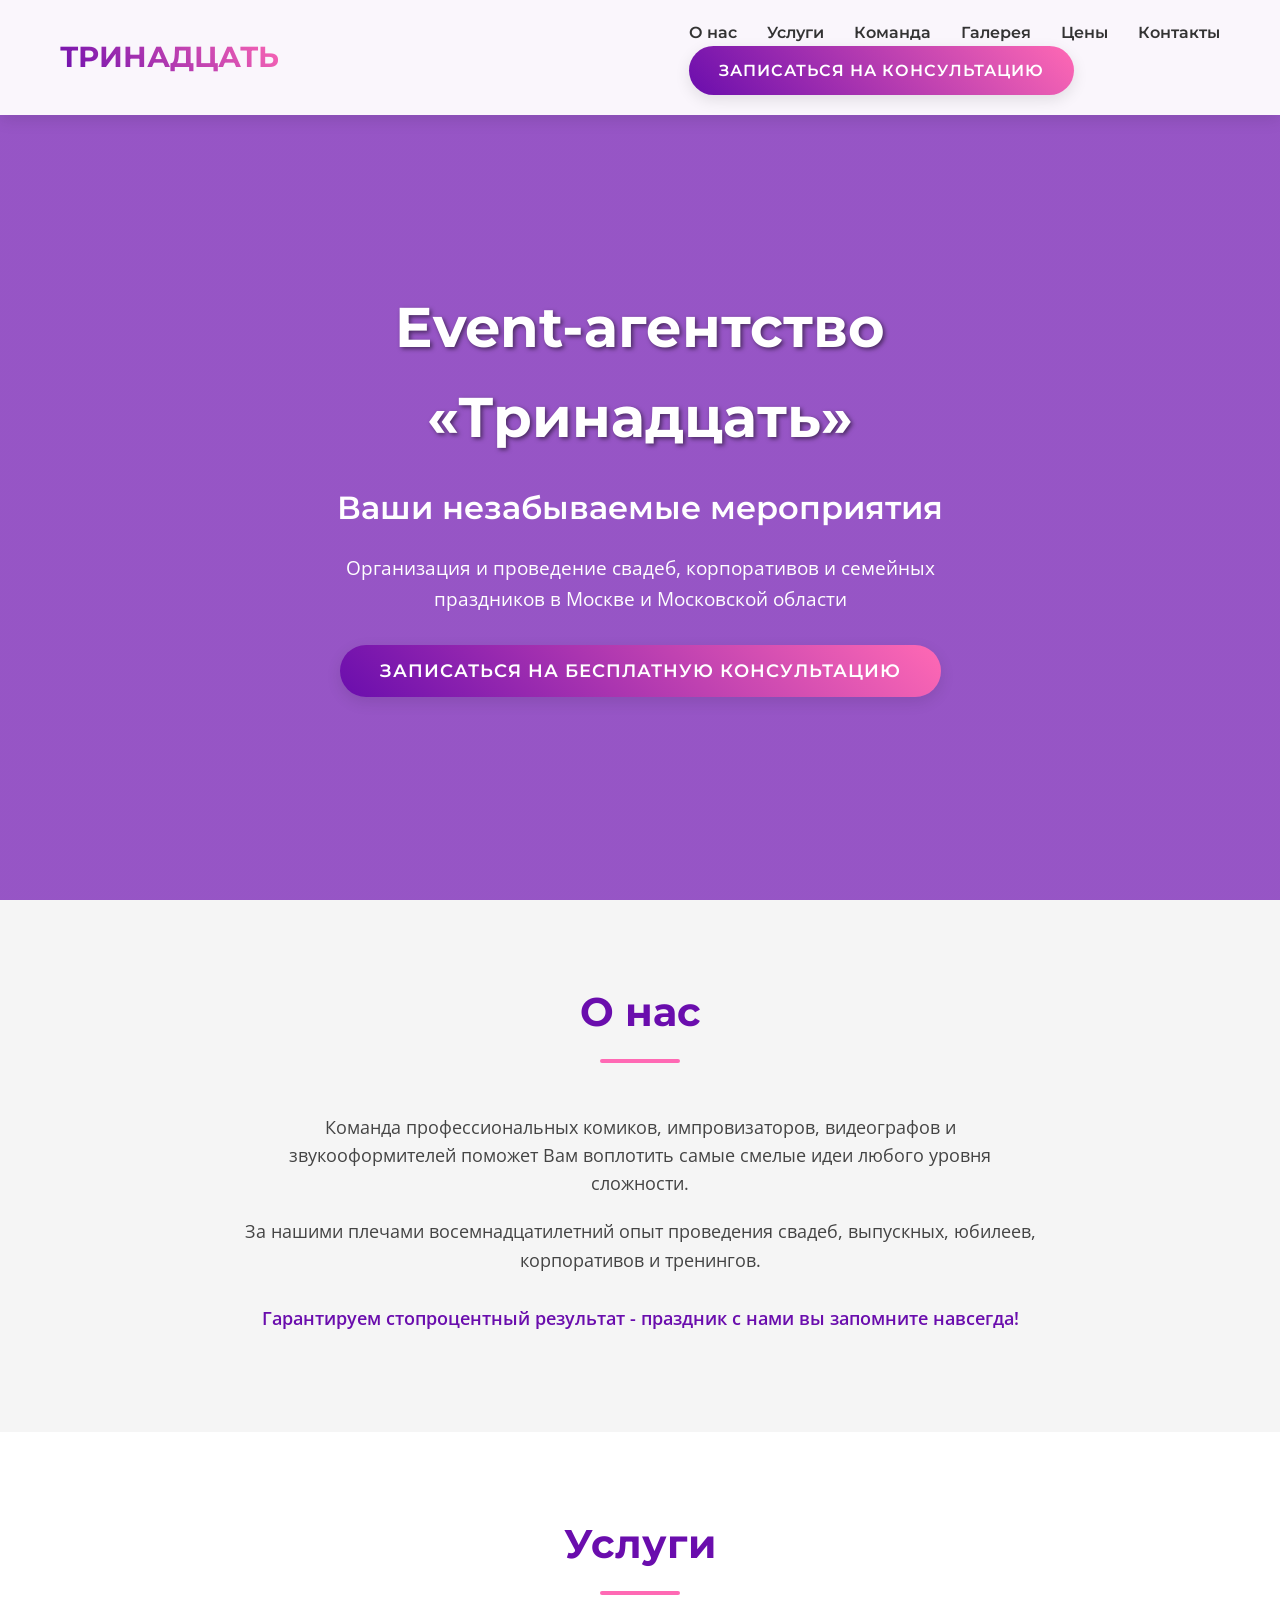
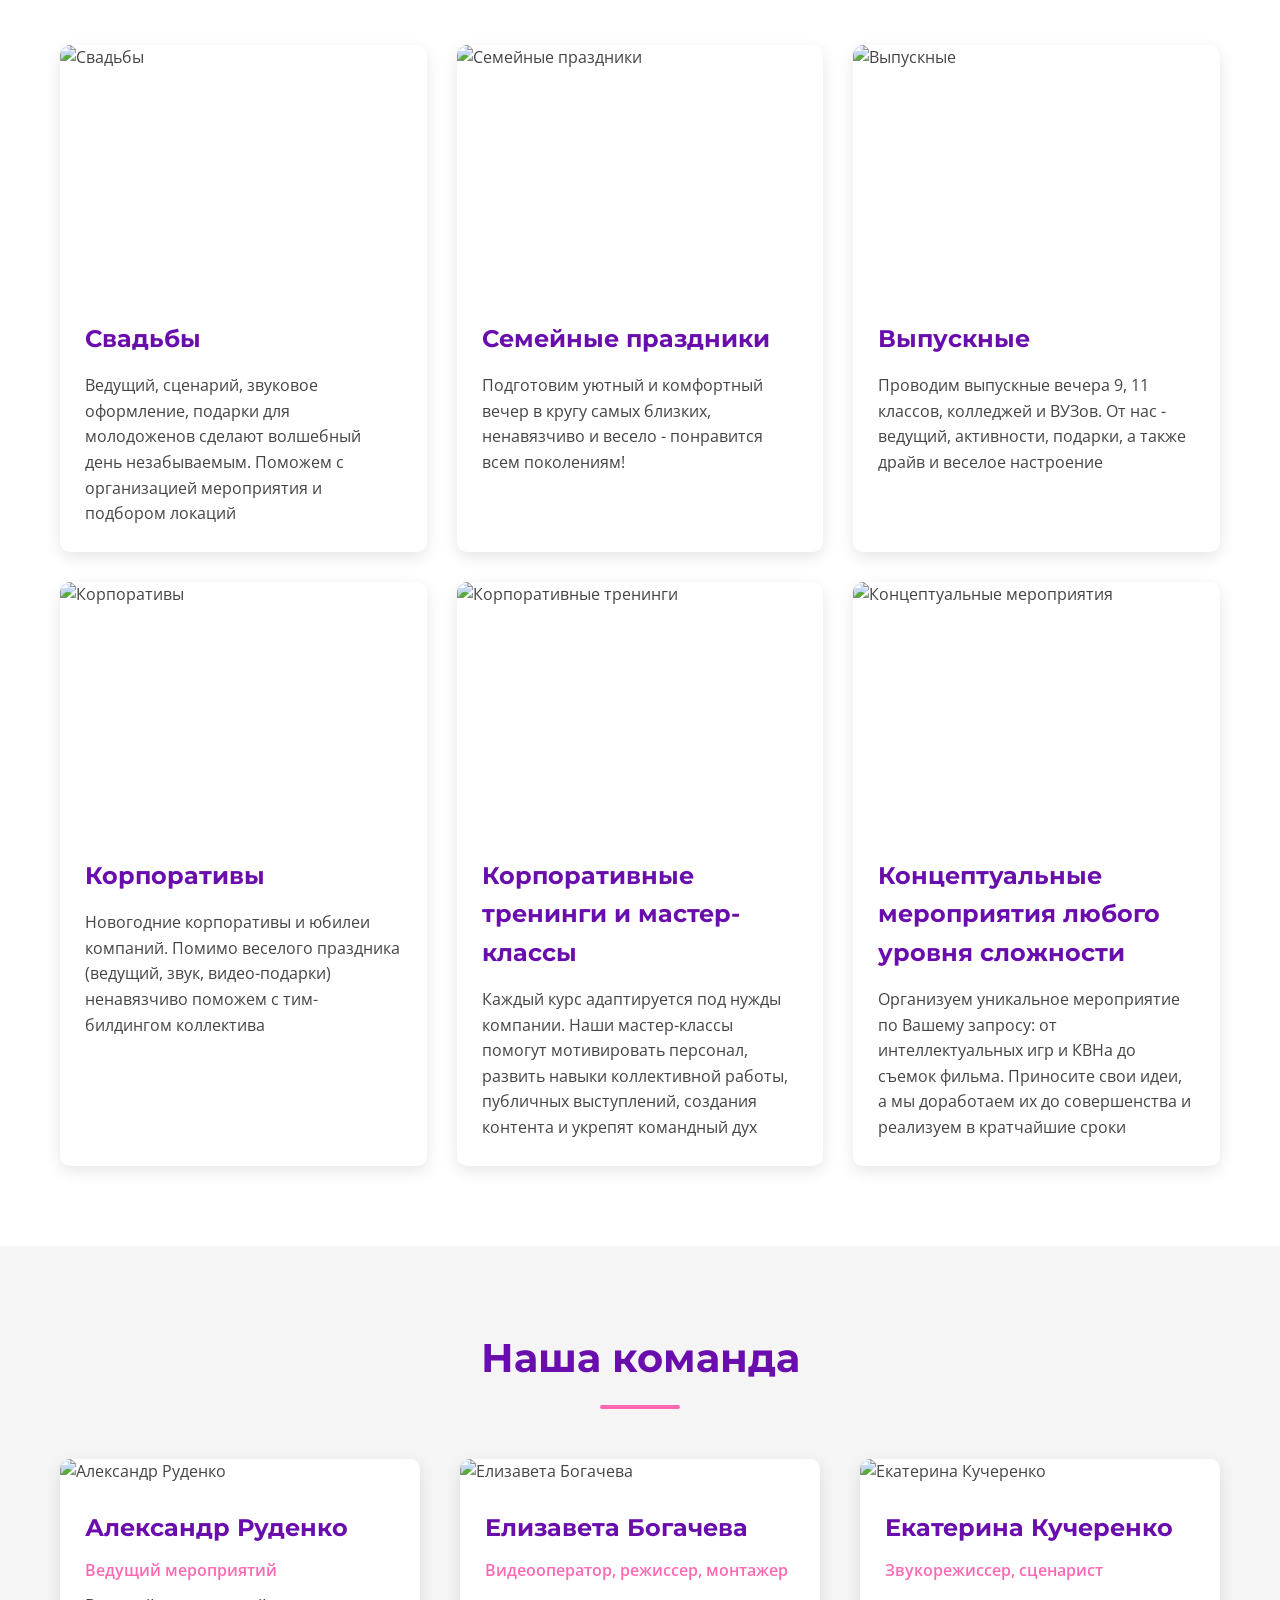
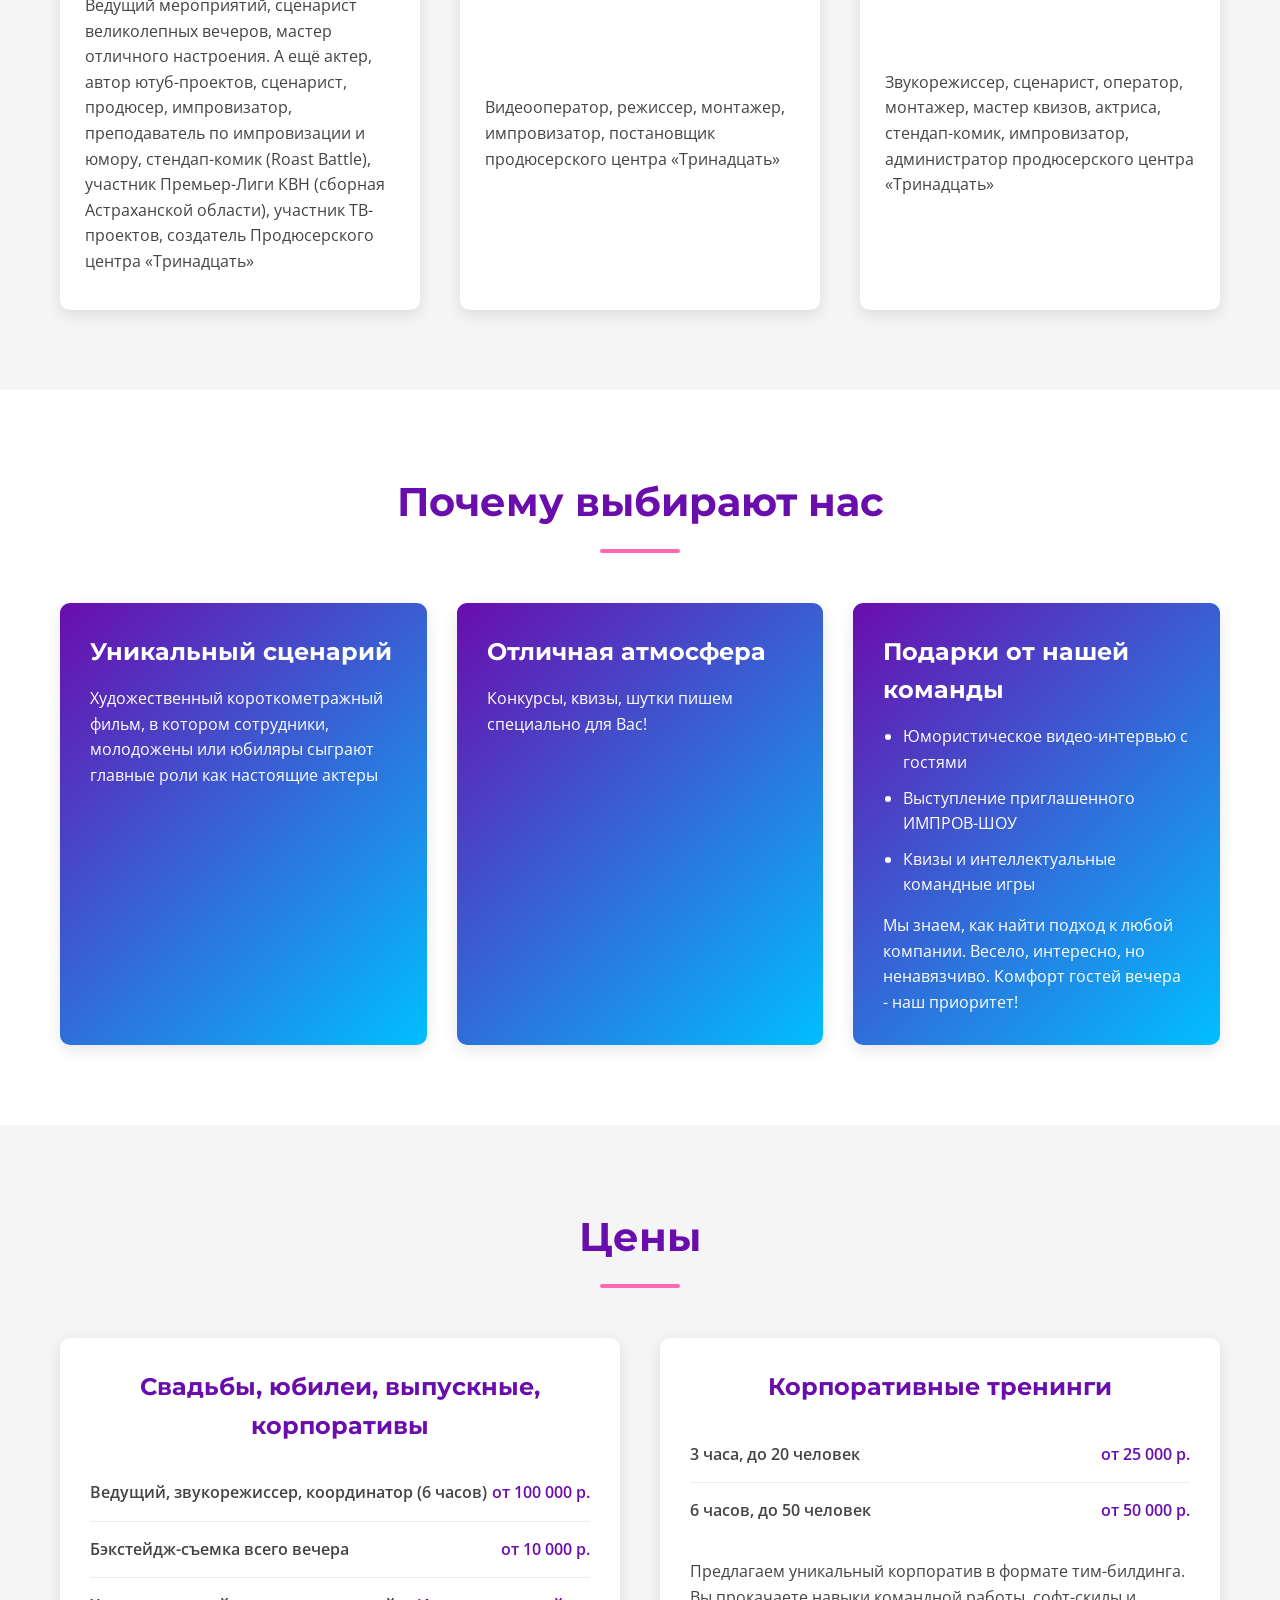
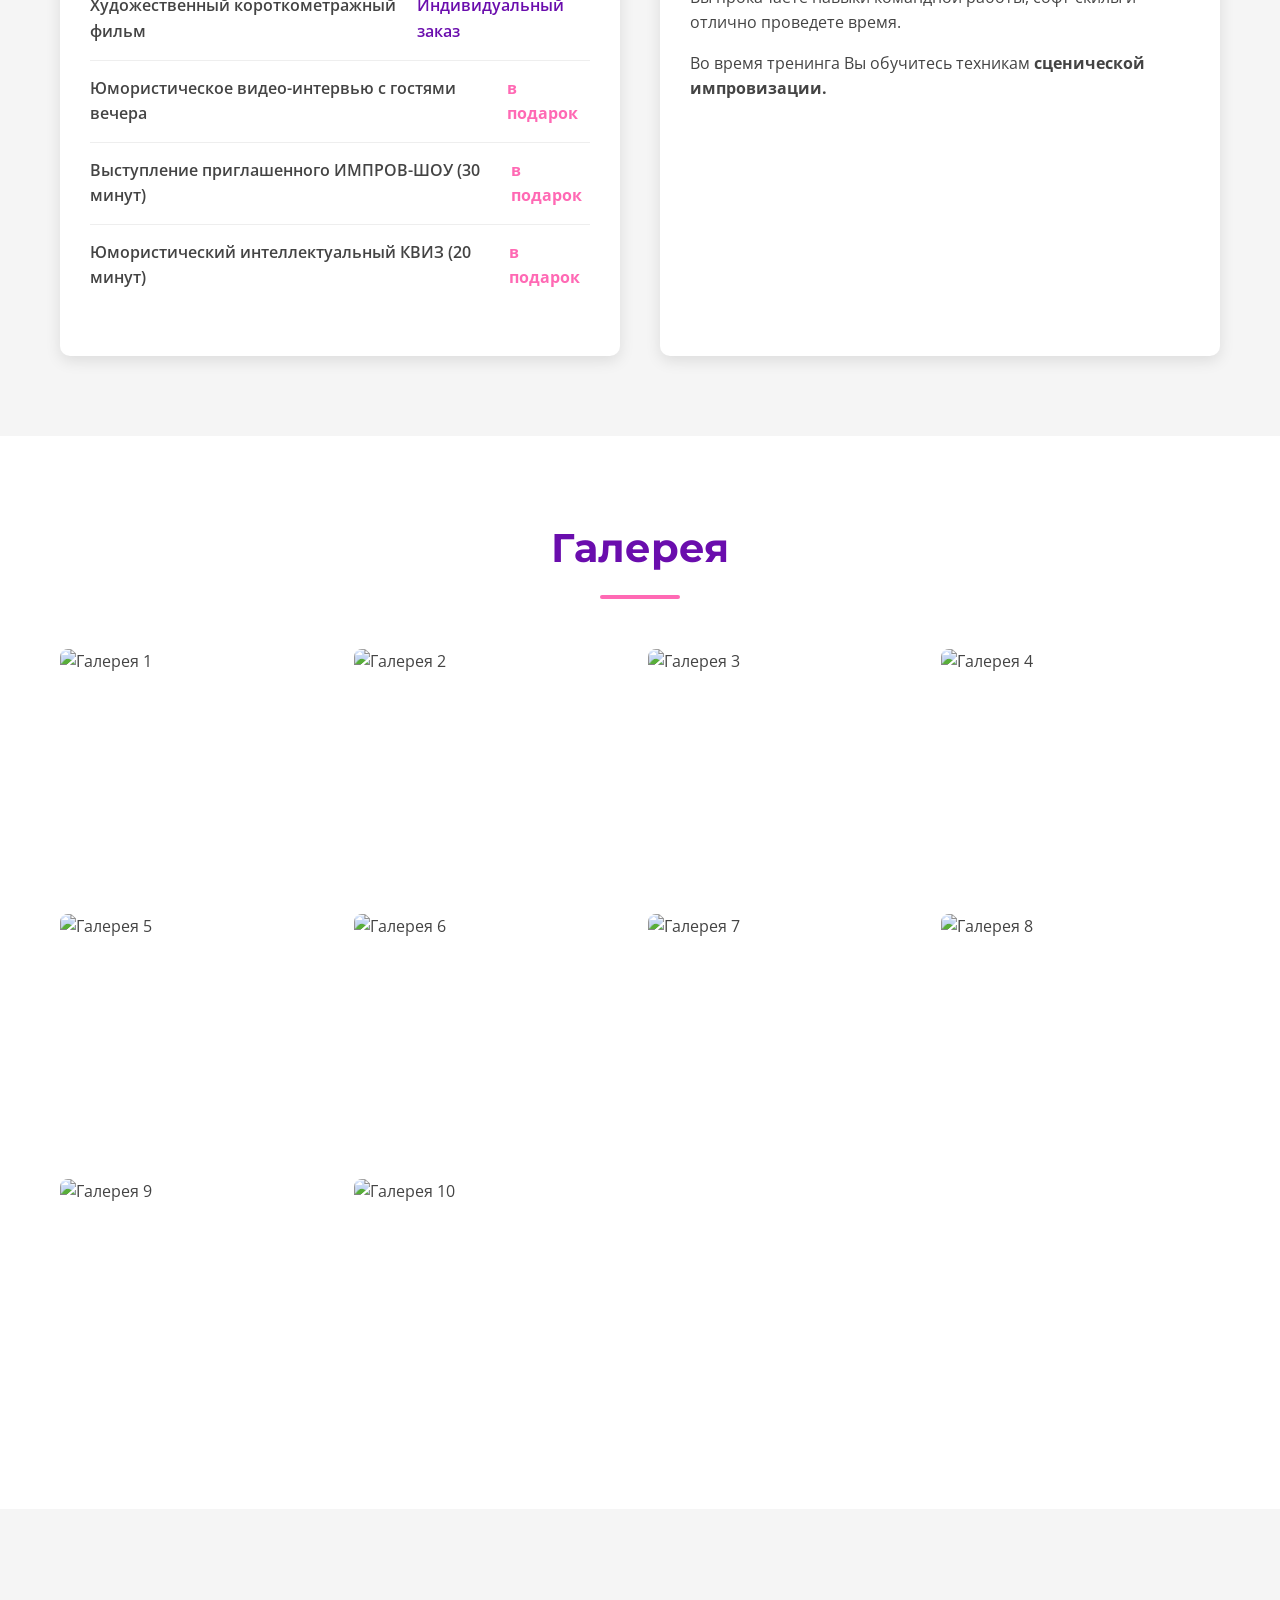
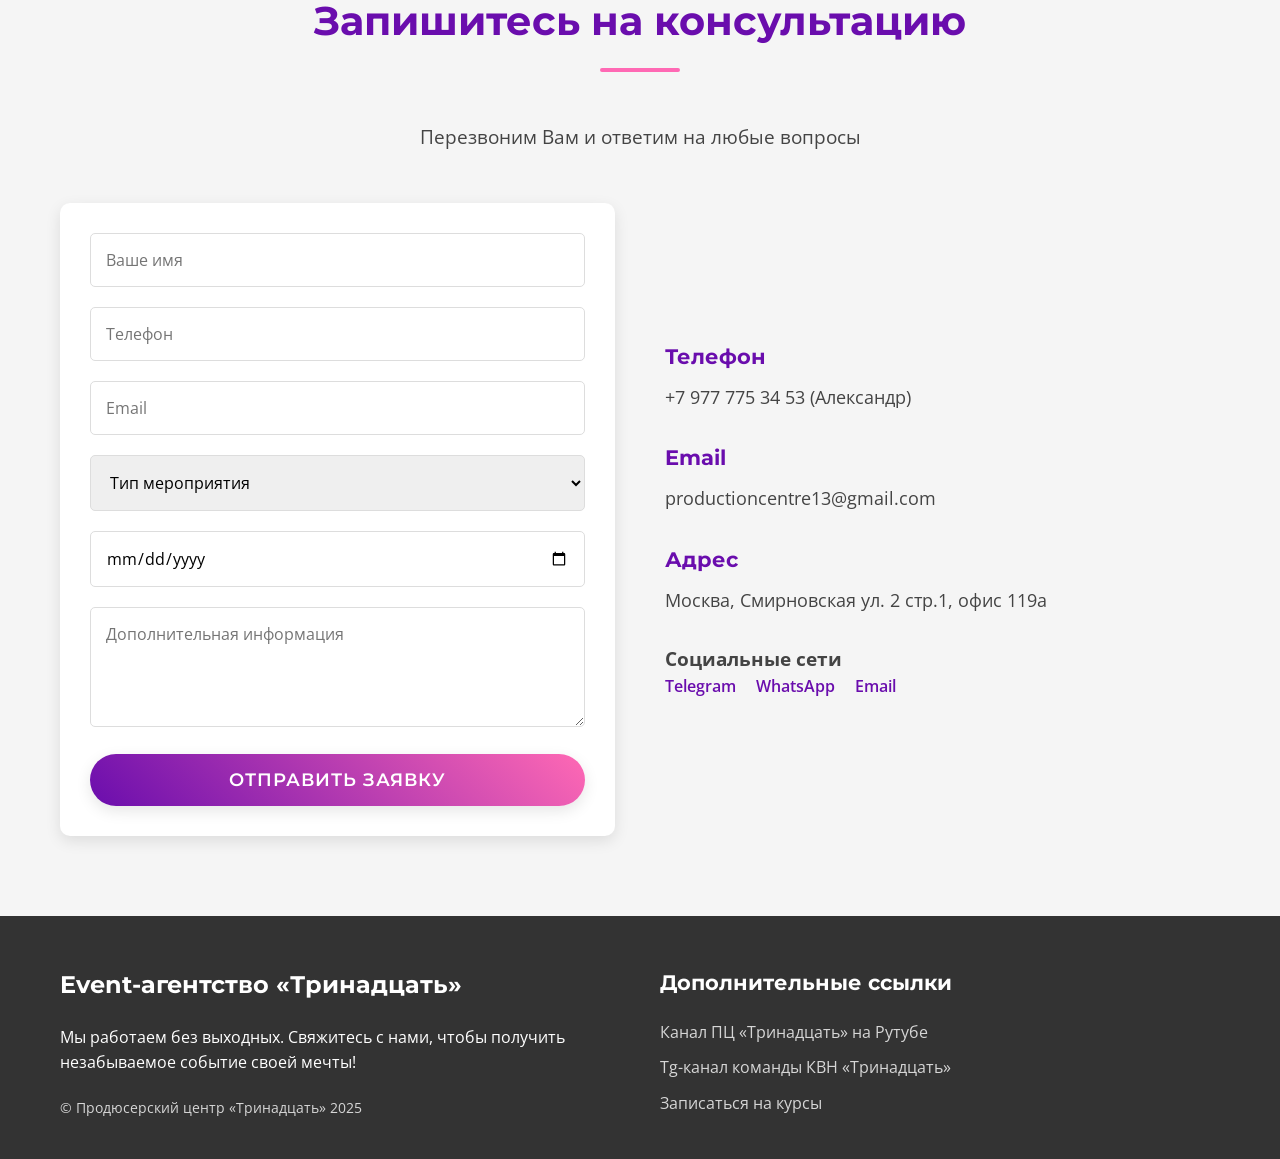
==== index.html @ 2e2ecdf0 "generate" ====
<!DOCTYPE html>
<html lang="ru">
<head>
    <meta charset="UTF-8">
    <meta name="viewport" content="width=device-width, initial-scale=1.0">
    <title>Event Agency "Тринадцать" - Ваши незабываемые мероприятия</title>
    <meta name="description" content="Организация и проведение свадеб, корпоративов и семейных праздников в Москве и Московской области">
    <link rel="stylesheet" href="styles.css">
    <link rel="preconnect" href="https://fonts.googleapis.com">
    <link rel="preconnect" href="https://fonts.gstatic.com" crossorigin>
    <link href="https://fonts.googleapis.com/css2?family=Montserrat:wght@400;500;600;700&family=Open+Sans:wght@400;600&display=swap" rel="stylesheet">
</head>
<body>
    <!-- Header/Navigation -->
    <header class="header">
        <div class="container">
            <div class="header__logo">
                <h1>ТРИНАДЦАТЬ</h1>
            </div>
            <nav class="header__nav">
                <ul class="nav__list">
                    <li><a href="#about">О нас</a></li>
                    <li><a href="#services">Услуги</a></li>
                    <li><a href="#team">Команда</a></li>
                    <li><a href="#gallery">Галерея</a></li>
                    <li><a href="#pricing">Цены</a></li>
                    <li><a href="#contact">Контакты</a></li>
                </ul>
                <button class="nav__cta btn" id="bookConsultation">Записаться на консультацию</button>
                <div class="nav__hamburger" id="hamburger">
                    <span></span>
                    <span></span>
                    <span></span>
                </div>
            </nav>
        </div>
    </header>

    <!-- Hero Section -->
    <section class="hero">
        <div class="container">
            <div class="hero__content">
                <h1 class="hero__title">Event-агентство «Тринадцать»</h1>
                <p class="hero__subtitle">Ваши незабываемые мероприятия</p>
                <p class="hero__description">Организация и проведение свадеб, корпоративов и семейных праздников в Москве и Московской области</p>
                <button class="hero__cta btn" id="heroCta">Записаться на бесплатную консультацию</button>
            </div>
        </div>
    </section>

    <!-- About Us -->
    <section class="about" id="about">
        <div class="container">
            <h2 class="section__title">О нас</h2>
            <div class="about__content">
                <p>Команда профессиональных комиков, импровизаторов, видеографов и звукооформителей поможет Вам воплотить самые смелые идеи любого уровня сложности.</p>
                <p>За нашими плечами восемнадцатилетний опыт проведения свадеб, выпускных, юбилеев, корпоративов и тренингов.</p>
                <p class="about__highlight">Гарантируем стопроцентный результат - праздник с нами вы запомните навсегда!</p>
            </div>
        </div>
    </section>

    <!-- Services -->
    <section class="services" id="services">
        <div class="container">
            <h2 class="section__title">Услуги</h2>
            <div class="services__grid">
                <div class="service__card">
                    <div class="service__image">
                        <img src="https://static.tildacdn.com/tild6266-6638-4466-a432-313432393732/1400.jpg" alt="Свадьбы">
                    </div>
                    <div class="service__content">
                        <h3>Свадьбы</h3>
                        <p>Ведущий, сценарий, звуковое оформление, подарки для молодоженов сделают волшебный день незабываемым. Поможем с организацией мероприятия и подбором локаций</p>
                    </div>
                </div>

                <div class="service__card">
                    <div class="service__image">
                        <img src="https://static.tildacdn.com/tild6131-3632-4532-a334-646161616262/photo.jpg" alt="Семейные праздники">
                    </div>
                    <div class="service__content">
                        <h3>Семейные праздники</h3>
                        <p>Подготовим уютный и комфортный вечер в кругу самых близких, ненавязчиво и весело - понравится всем поколениям!</p>
                    </div>
                </div>

                <div class="service__card">
                    <div class="service__image">
                        <img src="https://static.tildacdn.com/tild6437-6666-4130-a564-396237316665/photo.jpg" alt="Выпускные">
                    </div>
                    <div class="service__content">
                        <h3>Выпускные</h3>
                        <p>Проводим выпускные вечера 9, 11 классов, колледжей и ВУЗов. От нас - ведущий, активности, подарки, а также драйв и веселое настроение</p>
                    </div>
                </div>

                <div class="service__card">
                    <div class="service__image">
                        <img src="https://static.tildacdn.com/tild3464-3930-4536-b437-633938653439/photo.jpg" alt="Корпоративы">
                    </div>
                    <div class="service__content">
                        <h3>Корпоративы</h3>
                        <p>Новогодние корпоративы и юбилеи компаний. Помимо веселого праздника (ведущий, звук, видео-подарки) ненавязчиво поможем с тим-билдингом коллектива</p>
                    </div>
                </div>

                <div class="service__card">
                    <div class="service__image">
                        <img src="https://static.tildacdn.com/tild6433-3961-4638-b664-356366393838/5206199235991694849.jpg" alt="Корпоративные тренинги">
                    </div>
                    <div class="service__content">
                        <h3>Корпоративные тренинги и мастер-классы</h3>
                        <p>Каждый курс адаптируется под нужды компании. Наши мастер-классы помогут мотивировать персонал, развить навыки коллективной работы, публичных выступлений, создания контента и укрепят командный дух</p>
                    </div>
                </div>

                <div class="service__card">
                    <div class="service__image">
                        <img src="https://static.tildacdn.com/tild3532-6138-4137-a136-666635663664/_.jpg" alt="Концептуальные мероприятия">
                    </div>
                    <div class="service__content">
                        <h3>Концептуальные мероприятия любого уровня сложности</h3>
                        <p>Организуем уникальное мероприятие по Вашему запросу: от интеллектуальных игр и КВНа до съемок фильма. Приносите свои идеи, а мы доработаем их до совершенства и реализуем в кратчайшие сроки</p>
                    </div>
                </div>
            </div>
        </div>
    </section>

    <!-- Team -->
    <section class="team" id="team">
        <div class="container">
            <h2 class="section__title">Наша команда</h2>
            <div class="team__grid">
                <div class="team__member">
                    <div class="team__image">
                        <img src="https://static.tildacdn.com/tild6539-6664-4766-a439-353630353831/photo.jpg" alt="Александр Руденко">
                    </div>
                    <div class="team__info">
                        <h3>Александр Руденко</h3>
                        <p class="team__role">Ведущий мероприятий</h3>
                        <p>Ведущий мероприятий, сценарист великолепных вечеров, мастер отличного настроения. А ещё актер, автор ютуб-проектов, сценарист, продюсер, импровизатор, преподаватель по импровизации и юмору, стендап-комик (Roast Battle), участник Премьер-Лиги КВН (сборная Астраханской области), участник ТВ-проектов, создатель Продюсерского центра «Тринадцать»</p>
                    </div>
                </div>

                <div class="team__member">
                    <div class="team__image">
                        <img src="https://static.tildacdn.com/tild3237-3162-4439-b966-336631323130/_2.jpg" alt="Елизавета Богачева">
                    </div>
                    <div class="team__info">
                        <h3>Елизавета Богачева</h3>
                        <p class="team__role">Видеооператор, режиссер, монтажер</p>
                        <p>Видеооператор, режиссер, монтажер, импровизатор, постановщик продюсерского центра «Тринадцать»</p>
                    </div>
                </div>

                <div class="team__member">
                    <div class="team__image">
                        <img src="https://static.tildacdn.com/tild6438-6162-4932-b238-383966633263/_2.jpg" alt="Екатерина Кучеренко">
                    </div>
                    <div class="team__info">
                        <h3>Екатерина Кучеренко</h3>
                        <p class="team__role">Звукорежиссер, сценарист</p>
                        <p>Звукорежиссер, сценарист, оператор, монтажер, мастер квизов, актриса, стендап-комик, импровизатор, администратор продюсерского центра «Тринадцать»</p>
                    </div>
                </div>
            </div>
        </div>
    </section>

    <!-- Unique Features -->
    <section class="features">
        <div class="container">
            <h2 class="section__title">Почему выбирают нас</h2>
            <div class="features__grid">
                <div class="feature__item">
                    <h3>Уникальный сценарий</h3>
                    <p>Художественный короткометражный фильм, в котором сотрудники, молодожены или юбиляры сыграют главные роли как настоящие актеры</p>
                </div>

                <div class="feature__item">
                    <h3>Отличная атмосфера</h3>
                    <p>Конкурсы, квизы, шутки пишем специально для Вас!</p>
                </div>

                <div class="feature__item">
                    <h3>Подарки от нашей команды</h3>
                    <ul>
                        <li>Юмористическое видео-интервью с гостями</li>
                        <li>Выступление приглашенного ИМПРОВ-ШОУ</li>
                        <li>Квизы и интеллектуальные командные игры</li>
                    </ul>
                    <p>Мы знаем, как найти подход к любой компании. Весело, интересно, но ненавязчиво. Комфорт гостей вечера - наш приоритет!</p>
                </div>
            </div>
        </div>
    </section>

    <!-- Pricing -->
    <section class="pricing" id="pricing">
        <div class="container">
            <h2 class="section__title">Цены</h2>
            <div class="pricing__container">
                <div class="pricing__section">
                    <h3>Свадьбы, юбилеи, выпускные, корпоративы</h3>
                    <ul class="pricing__list">
                        <li>
                            <span class="pricing__item">Ведущий, звукорежиссер, координатор (6 часов)</span>
                            <span class="pricing__value">от 100 000 р.</span>
                        </li>
                        <li>
                            <span class="pricing__item">Бэкстейдж-съемка всего вечера</span>
                            <span class="pricing__value">от 10 000 р.</span>
                        </li>
                        <li>
                            <span class="pricing__item">Художественный короткометражный фильм</span>
                            <span class="pricing__value">Индивидуальный заказ</span>
                        </li>
                        <li class="pricing__gift">
                            <span class="pricing__item">Юмористическое видео-интервью с гостями вечера</span>
                            <span class="pricing__value">в подарок</span>
                        </li>
                        <li class="pricing__gift">
                            <span class="pricing__item">Выступление приглашенного ИМПРОВ-ШОУ (30 минут)</span>
                            <span class="pricing__value">в подарок</span>
                        </li>
                        <li class="pricing__gift">
                            <span class="pricing__item">Юмористический интеллектуальный КВИЗ (20 минут)</span>
                            <span class="pricing__value">в подарок</span>
                        </li>
                    </ul>
                </div>

                <div class="pricing__section">
                    <h3>Корпоративные тренинги</h3>
                    <ul class="pricing__list">
                        <li>
                            <span class="pricing__item">3 часа, до 20 человек</span>
                            <span class="pricing__value">от 25 000 р.</span>
                        </li>
                        <li>
                            <span class="pricing__item">6 часов, до 50 человек</span>
                            <span class="pricing__value">от 50 000 р.</span>
                        </li>
                    </ul>
                    <div class="pricing__description">
                        <p>Предлагаем уникальный корпоратив в формате тим-билдинга. Вы прокачаете навыки командной работы, софт-скилы и отлично проведете время.</p>
                        <p>Во время тренинга Вы обучитесь техникам <strong>сценической импровизации.</strong></p>
                    </div>
                </div>
            </div>
        </div>
    </section>

    <!-- Gallery -->
    <section class="gallery" id="gallery">
        <div class="container">
            <h2 class="section__title">Галерея</h2>
            <div class="gallery__grid">
                <div class="gallery__item">
                    <img src="https://static.tildacdn.com/tild6632-6330-4864-a565-623661663363/A9334F3F-2DCC-40CF-B.jpg" alt="Галерея 1" data-fullsize="https://static.tildacdn.com/tild6632-6330-4864-a565-623661663363/A9334F3F-2DCC-40CF-B.jpg">
                </div>
                <div class="gallery__item">
                    <img src="https://static.tildacdn.com/tild6637-3062-4566-a164-323136356361/3B21A81F-BC8C-4024-8.jpg" alt="Галерея 2" data-fullsize="https://static.tildacdn.com/tild6637-3062-4566-a164-323136356361/3B21A81F-BC8C-4024-8.jpg">
                </div>
                <div class="gallery__item">
                    <img src="https://static.tildacdn.com/tild6533-3537-4166-b462-663533306133/4A939FA0-A93B-4DE9-A.jpg" alt="Галерея 3" data-fullsize="https://static.tildacdn.com/tild6533-3537-4166-b462-663533306133/4A939FA0-A93B-4DE9-A.jpg">
                </div>
                <div class="gallery__item">
                    <img src="https://static.tildacdn.com/tild3265-6161-4132-b338-366265656434/2698A169-FE8A-4E59-8.jpg" alt="Галерея 4" data-fullsize="https://static.tildacdn.com/tild3265-6161-4132-b338-366265656434/2698A169-FE8A-4E59-8.jpg">
                </div>
                <div class="gallery__item">
                    <img src="https://static.tildacdn.com/tild3231-6333-4534-b234-316232333838/9317E3FD-8CD1-4171-9.jpg" alt="Галерея 5" data-fullsize="https://static.tildacdn.com/tild3231-6333-4534-b234-316232333838/9317E3FD-8CD1-4171-9.jpg">
                </div>
                <div class="gallery__item">
                    <img src="https://static.tildacdn.com/tild3565-3032-4163-b532-393636313732/5213259788564172128_.jpg" alt="Галерея 6" data-fullsize="https://static.tildacdn.com/tild3565-3032-4163-b532-393636313732/5213259788564172128_.jpg">
                </div>
                <div class="gallery__item">
                    <img src="https://static.tildacdn.com/tild3262-6235-4634-a536-373665613935/IMG_6414_1.jpg" alt="Галерея 7" data-fullsize="https://static.tildacdn.com/tild3262-6235-4634-a536-373665613935/IMG_6414_1.jpg">
                </div>
                <div class="gallery__item">
                    <img src="https://static.tildacdn.com/tild3732-3130-4363-b362-373937346162/5357376711806803031_.jpg" alt="Галерея 8" data-fullsize="https://static.tildacdn.com/tild3732-3130-4363-b362-373937346162/5357376711806803031_.jpg">
                </div>
                <div class="gallery__item">
                    <img src="https://static.tildacdn.com/tild3262-3866-4639-a236-386138313361/IMG_4815.JPG" alt="Галерея 9" data-fullsize="https://static.tildacdn.com/tild3262-3866-4639-a236-386138313361/IMG_4815.JPG">
                </div>
                <div class="gallery__item">
                    <img src="https://static.tildacdn.com/tild3563-3536-4364-b837-653565313634/IMG_4816.jpg" alt="Галерея 10" data-fullsize="https://static.tildacdn.com/tild3563-3536-4364-b837-653565313634/IMG_4816.jpg">
                </div>
            </div>
        </div>
    </section>

    <!-- Contact/Consultation -->
    <section class="contact" id="contact">
        <div class="container">
            <h2 class="section__title">Запишитесь на консультацию</h2>
            <p class="contact__subtitle">Перезвоним Вам и ответим на любые вопросы</p>
            <div class="contact__container">
                <form class="contact__form" id="consultationForm">
                    <div class="form__group">
                        <input type="text" id="name" name="name" placeholder="Ваше имя" required>
                    </div>
                    <div class="form__group">
                        <input type="tel" id="phone" name="phone" placeholder="Телефон" required>
                    </div>
                    <div class="form__group">
                        <input type="email" id="email" name="email" placeholder="Email">
                    </div>
                    <div class="form__group">
                        <select id="event-type" name="event-type" required>
                            <option value="" disabled selected>Тип мероприятия</option>
                            <option value="wedding">Свадьба</option>
                            <option value="family">Семейный праздник</option>
                            <option value="graduation">Выпускной</option>
                            <option value="corporate">Корпоратив</option>
                            <option value="training">Корпоративный тренинг</option>
                            <option value="conceptual">Концептуальное мероприятие</option>
                            <option value="other">Другое</option>
                        </select>
                    </div>
                    <div class="form__group">
                        <input type="date" id="event-date" name="event-date">
                    </div>
                    <div class="form__group">
                        <textarea id="message" name="message" placeholder="Дополнительная информация"></textarea>
                    </div>
                    <button type="submit" class="btn contact__cta">Отправить заявку</button>
                </form>
                <div class="contact__info">
                    <div class="contact__detail">
                        <h3>Телефон</h3>
                        <p>+7 977 775 34 53 (Александр)</p>
                    </div>
                    <div class="contact__detail">
                        <h3>Email</h3>
                        <p>productioncentre13@gmail.com</p>
                    </div>
                    <div class="contact__detail">
                        <h3>Адрес</h3>
                        <p>Москва, Смирновская ул. 2 стр.1, офис 119а</p>
                    </div>
                    <div class="contact__social">
                        <h3>Социальные сети</h3>
                        <div class="social__links">
                            <a href="https://t.me/barin_rudenko" target="_blank" rel="noopener">Telegram</a>
                            <a href="https://wa.me/79777753453" target="_blank" rel="noopener">WhatsApp</a>
                            <a href="mailto:productioncentre13@gmail.com">Email</a>
                        </div>
                    </div>
                </div>
            </div>
        </div>
    </section>

    <!-- Footer -->
    <footer class="footer">
        <div class="container">
            <div class="footer__content">
                <div class="footer__info">
                    <h3>Event-агентство «Тринадцать»</h3>
                    <p>Мы работаем без выходных. Свяжитесь с нами, чтобы получить незабываемое событие своей мечты!</p>
                    <p class="footer__copyright">©️ Продюсерский центр «Тринадцать» 2025</p>
                </div>
                <div class="footer__links">
                    <h4>Дополнительные ссылки</h4>
                    <ul>
                        <li><a href="https://rutube.ru/channel/47074345/" target="_blank" rel="noopener">Канал ПЦ «Тринадцать» на Рутубе</a></li>
                        <li><a href="https://t.me/trinaddesyat" target="_blank" rel="noopener">Tg-канал команды КВН «Тринадцать»</a></li>
                        <li><a href="https://improvstudio.ru" target="_blank" rel="noopener">Записаться на курсы</a></li>
                    </ul>
                </div>
            </div>
        </div>
    </footer>

    <!-- Lightbox -->
    <div class="lightbox" id="lightbox">
        <span class="lightbox__close">&times;</span>
        <img class="lightbox__content" id="lightbox-img">
        <a class="lightbox__prev" id="lightbox-prev">&#10094;</a>
        <a class="lightbox__next" id="lightbox-next">&#10095;</a>
    </div>

    <script src="script.js"></script>
</body>
</html>
---- styles.css ----
/* Reset and Base Styles */
* {
    margin: 0;
    padding: 0;
    box-sizing: border-box;
}

:root {
    /* Vibrant Color Palette */
    --primary: #6A0DAD; /* Deep Purple */
    --secondary: #FF69B4; /* Bright Pink */
    --accent: #00BFFF; /* Electric Blue */
    --gold: #FFD700; /* Gold */
    --light: #FFFFFF;
    --dark: #333333;
    --gray: #F5F5F5;
    --text: #444444;

    /* Typography */
    --heading-font: 'Montserrat', sans-serif;
    --body-font: 'Open Sans', sans-serif;

    /* Spacing */
    --section-padding: 80px 0;
    --container-padding: 0 20px;

    /* Shadows */
    --shadow: 0 5px 15px rgba(0, 0, 0, 0.1);
    --shadow-hover: 0 8px 25px rgba(0, 0, 0, 0.2);
}

body {
    font-family: var(--body-font);
    color: var(--text);
    line-height: 1.6;
    overflow-x: hidden;
}

.container {
    max-width: 1200px;
    margin: 0 auto;
    padding: var(--container-padding);
}

.btn {
    display: inline-block;
    background: linear-gradient(45deg, var(--primary), var(--secondary));
    color: var(--light);
    padding: 15px 30px;
    border: none;
    border-radius: 50px;
    font-family: var(--heading-font);
    font-weight: 600;
    font-size: 16px;
    cursor: pointer;
    transition: all 0.3s ease;
    box-shadow: var(--shadow);
    text-transform: uppercase;
    letter-spacing: 1px;
}

.btn:hover {
    transform: translateY(-3px);
    box-shadow: var(--shadow-hover);
    background: linear-gradient(45deg, var(--secondary), var(--primary));
}

.section__title {
    font-family: var(--heading-font);
    font-size: 2.5rem;
    text-align: center;
    margin-bottom: 50px;
    color: var(--primary);
    position: relative;
}

.section__title::after {
    content: '';
    display: block;
    width: 80px;
    height: 4px;
    background: var(--secondary);
    margin: 15px auto;
    border-radius: 2px;
}

/* Header Styles */
.header {
    position: fixed;
    top: 0;
    left: 0;
    width: 100%;
    background: rgba(255, 255, 255, 0.95);
    box-shadow: var(--shadow);
    z-index: 1000;
    padding: 20px 0;
    transition: all 0.3s ease;
}

.header.scrolled {
    padding: 15px 0;
}

.header .container {
    display: flex;
    justify-content: space-between;
    align-items: center;
}

.header__logo h1 {
    font-family: var(--heading-font);
    font-size: 1.8rem;
    font-weight: 700;
    color: var(--primary);
    background: linear-gradient(45deg, var(--primary), var(--secondary));
    -webkit-background-clip: text;
    background-clip: text;
    color: transparent;
}

.nav__list {
    display: flex;
    list-style: none;
}

.nav__list li {
    margin-left: 30px;
}

.nav__list a {
    text-decoration: none;
    color: var(--dark);
    font-family: var(--heading-font);
    font-weight: 600;
    font-size: 16px;
    transition: color 0.3s ease;
    position: relative;
}

.nav__list a:hover {
    color: var(--secondary);
}

.nav__list a::after {
    content: '';
    position: absolute;
    bottom: -5px;
    left: 0;
    width: 0;
    height: 2px;
    background: var(--secondary);
    transition: width 0.3s ease;
}

.nav__list a:hover::after {
    width: 100%;
}

.nav__cta {
    margin-left: 30px;
}

.nav__hamburger {
    display: none;
    flex-direction: column;
    cursor: pointer;
}

.nav__hamburger span {
    width: 25px;
    height: 3px;
    background: var(--primary);
    margin: 3px 0;
    transition: 0.3s;
}

/* Hero Section */
.hero {
    height: 100vh;
    background: linear-gradient(rgba(106, 13, 173, 0.7), rgba(106, 13, 173, 0.7)),
                url('https://static.tildacdn.com/tild3831-3065-4738-a361-336263393430/photo.jpg') center/cover no-repeat;
    display: flex;
    align-items: center;
    text-align: center;
    color: var(--light);
    padding-top: 80px;
}

.hero__content {
    max-width: 800px;
    margin: 0 auto;
}

.hero__title {
    font-family: var(--heading-font);
    font-size: 3.5rem;
    font-weight: 700;
    margin-bottom: 20px;
    text-shadow: 2px 2px 4px rgba(0, 0, 0, 0.5);
}

.hero__subtitle {
    font-family: var(--heading-font);
    font-size: 2rem;
    font-weight: 600;
    margin-bottom: 20px;
}

.hero__description {
    font-size: 1.2rem;
    margin-bottom: 30px;
    max-width: 600px;
    margin-left: auto;
    margin-right: auto;
}

.hero__cta {
    padding: 15px 40px;
    font-size: 18px;
}

/* About Section */
.about {
    padding: var(--section-padding);
    background-color: var(--gray);
}

.about__content {
    max-width: 800px;
    margin: 0 auto;
    text-align: center;
}

.about__content p {
    font-size: 1.1rem;
    margin-bottom: 20px;
}

.about__highlight {
    font-weight: 600;
    color: var(--primary);
    font-size: 1.3rem;
    margin-top: 30px;
}

/* Services Section */
.services {
    padding: var(--section-padding);
}

.services__grid {
    display: grid;
    grid-template-columns: repeat(auto-fit, minmax(350px, 1fr));
    gap: 30px;
}

.service__card {
    background: var(--light);
    border-radius: 10px;
    overflow: hidden;
    box-shadow: var(--shadow);
    transition: transform 0.3s ease, box-shadow 0.3s ease;
}

.service__card:hover {
    transform: translateY(-10px);
    box-shadow: var(--shadow-hover);
}

.service__image img {
    width: 100%;
    height: 250px;
    object-fit: cover;
    display: block;
}

.service__content {
    padding: 25px;
}

.service__content h3 {
    font-family: var(--heading-font);
    font-size: 1.5rem;
    margin-bottom: 15px;
    color: var(--primary);
}

.service__content p {
    color: var(--text);
}

/* Team Section */
.team {
    padding: var(--section-padding);
    background-color: var(--gray);
}

.team__grid {
    display: grid;
    grid-template-columns: repeat(auto-fit, minmax(300px, 1fr));
    gap: 40px;
}

.team__member {
    background: var(--light);
    border-radius: 10px;
    overflow: hidden;
    box-shadow: var(--shadow);
    display: flex;
    flex-direction: column;
}

.team__image img {
    width: 100%;
    height: 300px;
    object-fit: cover;
}

.team__info {
    padding: 25px;
    flex-grow: 1;
    display: flex;
    flex-direction: column;
}

.team__info h3 {
    font-family: var(--heading-font);
    font-size: 1.5rem;
    margin-bottom: 10px;
    color: var(--primary);
}

.team__role {
    font-weight: 600;
    color: var(--secondary);
    margin-bottom: 15px;
}

.team__info p {
    margin-bottom: 10px;
    flex-grow: 1;
}

/* Features Section */
.features {
    padding: var(--section-padding);
}

.features__grid {
    display: grid;
    grid-template-columns: repeat(auto-fit, minmax(300px, 1fr));
    gap: 30px;
}

.feature__item {
    background: linear-gradient(135deg, var(--primary), var(--accent));
    color: var(--light);
    padding: 30px;
    border-radius: 10px;
    box-shadow: var(--shadow);
    transition: transform 0.3s ease;
}

.feature__item:hover {
    transform: scale(1.03);
}

.feature__item h3 {
    font-family: var(--heading-font);
    font-size: 1.5rem;
    margin-bottom: 15px;
}

.feature__item ul {
    margin: 15px 0;
    padding-left: 20px;
}

.feature__item li {
    margin-bottom: 10px;
}

/* Pricing Section */
.pricing {
    padding: var(--section-padding);
    background-color: var(--gray);
}

.pricing__container {
    display: grid;
    grid-template-columns: repeat(auto-fit, minmax(400px, 1fr));
    gap: 40px;
}

.pricing__section {
    background: var(--light);
    border-radius: 10px;
    padding: 30px;
    box-shadow: var(--shadow);
}

.pricing__section h3 {
    font-family: var(--heading-font);
    font-size: 1.5rem;
    margin-bottom: 20px;
    color: var(--primary);
    text-align: center;
}

.pricing__list {
    list-style: none;
    margin-bottom: 20px;
}

.pricing__list li {
    display: flex;
    justify-content: space-between;
    padding: 15px 0;
    border-bottom: 1px solid #eee;
}

.pricing__list li:last-child {
    border-bottom: none;
}

.pricing__item {
    font-weight: 600;
}

.pricing__value {
    color: var(--primary);
    font-weight: 600;
}

.pricing__gift .pricing__value {
    color: var(--secondary);
    font-weight: 700;
}

.pricing__description p {
    margin-bottom: 15px;
}

/* Gallery Section */
.gallery {
    padding: var(--section-padding);
}

.gallery__grid {
    display: grid;
    grid-template-columns: repeat(auto-fit, minmax(250px, 1fr));
    gap: 15px;
}

.gallery__item {
    overflow: hidden;
    border-radius: 8px;
    cursor: pointer;
    position: relative;
    height: 250px;
}

.gallery__item img {
    width: 100%;
    height: 100%;
    object-fit: cover;
    transition: transform 0.3s ease;
}

.gallery__item:hover img {
    transform: scale(1.1);
}

/* Contact Section */
.contact {
    padding: var(--section-padding);
    background-color: var(--gray);
}

.contact__subtitle {
    text-align: center;
    font-size: 1.2rem;
    margin-bottom: 50px;
    max-width: 600px;
    margin-left: auto;
    margin-right: auto;
}

.contact__container {
    display: grid;
    grid-template-columns: repeat(auto-fit, minmax(300px, 1fr));
    gap: 50px;
}

.contact__form {
    background: var(--light);
    padding: 30px;
    border-radius: 10px;
    box-shadow: var(--shadow);
}

.form__group {
    margin-bottom: 20px;
}

.form__group input,
.form__group select,
.form__group textarea {
    width: 100%;
    padding: 15px;
    border: 1px solid #ddd;
    border-radius: 5px;
    font-family: var(--body-font);
    font-size: 16px;
    transition: border-color 0.3s ease;
}

.form__group input:focus,
.form__group select:focus,
.form__group textarea:focus {
    border-color: var(--primary);
    outline: none;
}

.form__group textarea {
    min-height: 120px;
    resize: vertical;
}

.contact__cta {
    width: 100%;
    padding: 15px;
    font-size: 18px;
}

.contact__info {
    display: flex;
    flex-direction: column;
    justify-content: center;
}

.contact__detail {
    margin-bottom: 30px;
}

.contact__detail h3 {
    font-family: var(--heading-font);
    font-size: 1.3rem;
    margin-bottom: 10px;
    color: var(--primary);
}

.contact__detail p {
    font-size: 1.1rem;
}

.social__links {
    display: flex;
    gap: 20px;
    flex-wrap: wrap;
}

.social__links a {
    text-decoration: none;
    color: var(--primary);
    font-weight: 600;
    transition: color 0.3s ease;
}

.social__links a:hover {
    color: var(--secondary);
}

/* Footer */
.footer {
    background: var(--dark);
    color: var(--light);
    padding: 50px 0 20px;
}

.footer__content {
    display: grid;
    grid-template-columns: repeat(auto-fit, minmax(300px, 1fr));
    gap: 40px;
}

.footer__info h3 {
    font-family: var(--heading-font);
    font-size: 1.5rem;
    margin-bottom: 20px;
}

.footer__info p {
    margin-bottom: 20px;
}

.footer__copyright {
    font-size: 0.9rem;
    opacity: 0.8;
}

.footer__links h4 {
    font-family: var(--heading-font);
    font-size: 1.3rem;
    margin-bottom: 20px;
}

.footer__links ul {
    list-style: none;
}

.footer__links li {
    margin-bottom: 10px;
}

.footer__links a {
    text-decoration: none;
    color: var(--light);
    opacity: 0.8;
    transition: opacity 0.3s ease;
}

.footer__links a:hover {
    opacity: 1;
    color: var(--secondary);
}

/* Lightbox */
.lightbox {
    display: none;
    position: fixed;
    z-index: 9999;
    padding-top: 100px;
    left: 0;
    top: 0;
    width: 100%;
    height: 100%;
    overflow: auto;
    background-color: rgba(0, 0, 0, 0.9);
}

.lightbox__content {
    margin: auto;
    display: block;
    width: 80%;
    max-width: 700px;
    max-height: 80%;
    object-fit: contain;
}

.lightbox__close {
    position: absolute;
    top: 30px;
    right: 35px;
    color: var(--light);
    font-size: 40px;
    font-weight: bold;
    cursor: pointer;
    transition: color 0.3s ease;
}

.lightbox__close:hover {
    color: var(--secondary);
}

.lightbox__prev,
.lightbox__next {
    position: absolute;
    top: 50%;
    width: auto;
    padding: 16px;
    margin-top: -50px;
    color: var(--light);
    font-weight: bold;
    font-size: 30px;
    transition: 0.3s ease;
    user-select: none;
    cursor: pointer;
    border-radius: 0 3px 3px 0;
    background: rgba(0, 0, 0, 0.3);
}

.lightbox__prev {
    left: 10px;
    border-radius: 3px 0 0 3px;
}

.lightbox__next {
    right: 10px;
    border-radius: 0 3px 3px 0;
}

.lightbox__prev:hover,
.lightbox__next:hover {
    background: rgba(0, 0, 0, 0.8);
}

/* Responsive Design */
@media (max-width: 992px) {
    :root {
        --section-padding: 60px 0;
    }

    .hero__title {
        font-size: 2.8rem;
    }

    .hero__subtitle {
        font-size: 1.8rem;
    }

    .section__title {
        font-size: 2rem;
    }
}

@media (max-width: 768px) {
    .nav__list,
    .nav__cta {
        display: none;
    }

    .nav__hamburger {
        display: flex;
    }

    .hero__title {
        font-size: 2.2rem;
    }

    .hero__subtitle {
        font-size: 1.5rem;
    }

    .hero__description {
        font-size: 1rem;
    }

    .services__grid,
    .team__grid {
        grid-template-columns: 1fr;
    }

    .pricing__container {
        grid-template-columns: 1fr;
    }

    .gallery__grid {
        grid-template-columns: repeat(2, 1fr);
    }
}

@media (max-width: 576px) {
    :root {
        --section-padding: 40px 0;
    }

    .header .container {
        flex-direction: column;
        text-align: center;
    }

    .nav__list {
        flex-direction: column;
        margin-top: 20px;
    }

    .nav__list li {
        margin: 10px 0;
    }

    .hero__title {
        font-size: 1.8rem;
    }

    .hero__subtitle {
        font-size: 1.3rem;
    }

    .section__title {
        font-size: 1.8rem;
    }

    .gallery__grid {
        grid-template-columns: 1fr;
    }

    .lightbox__content {
        width: 95%;
    }
}
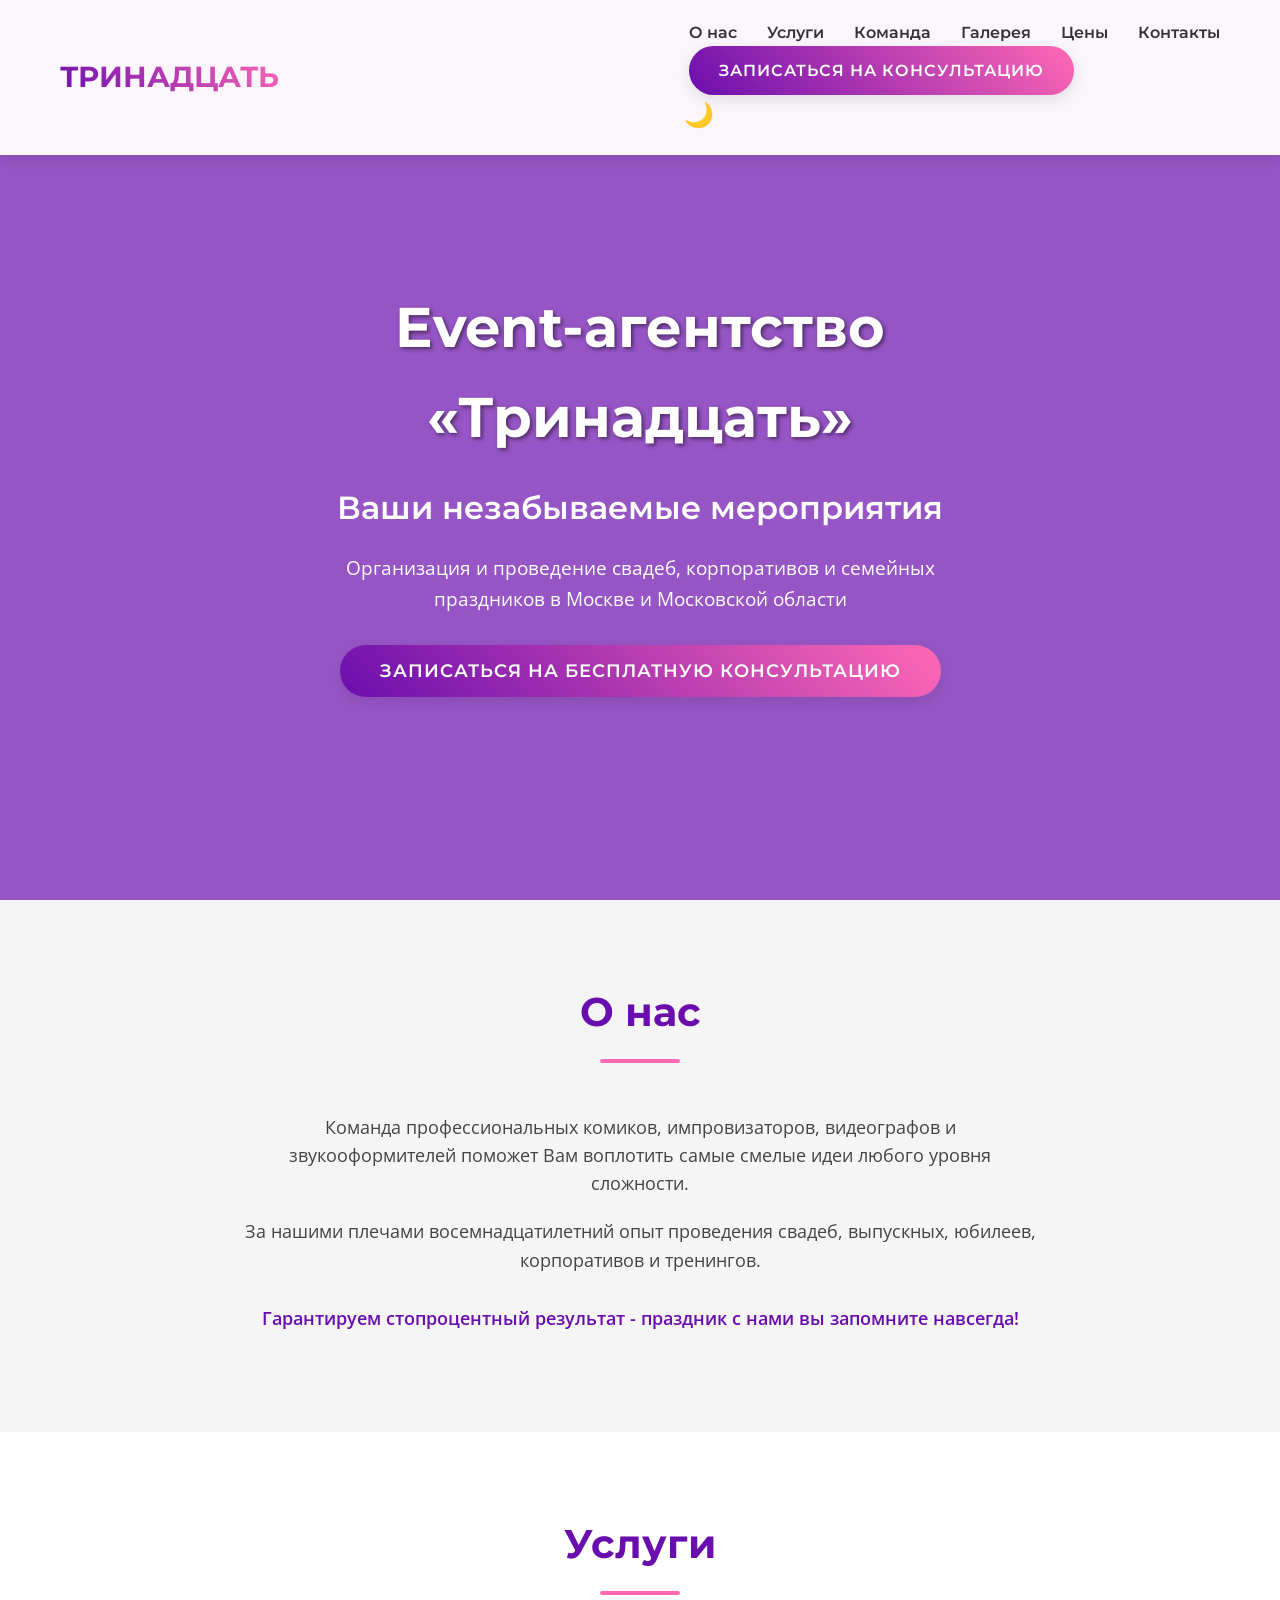
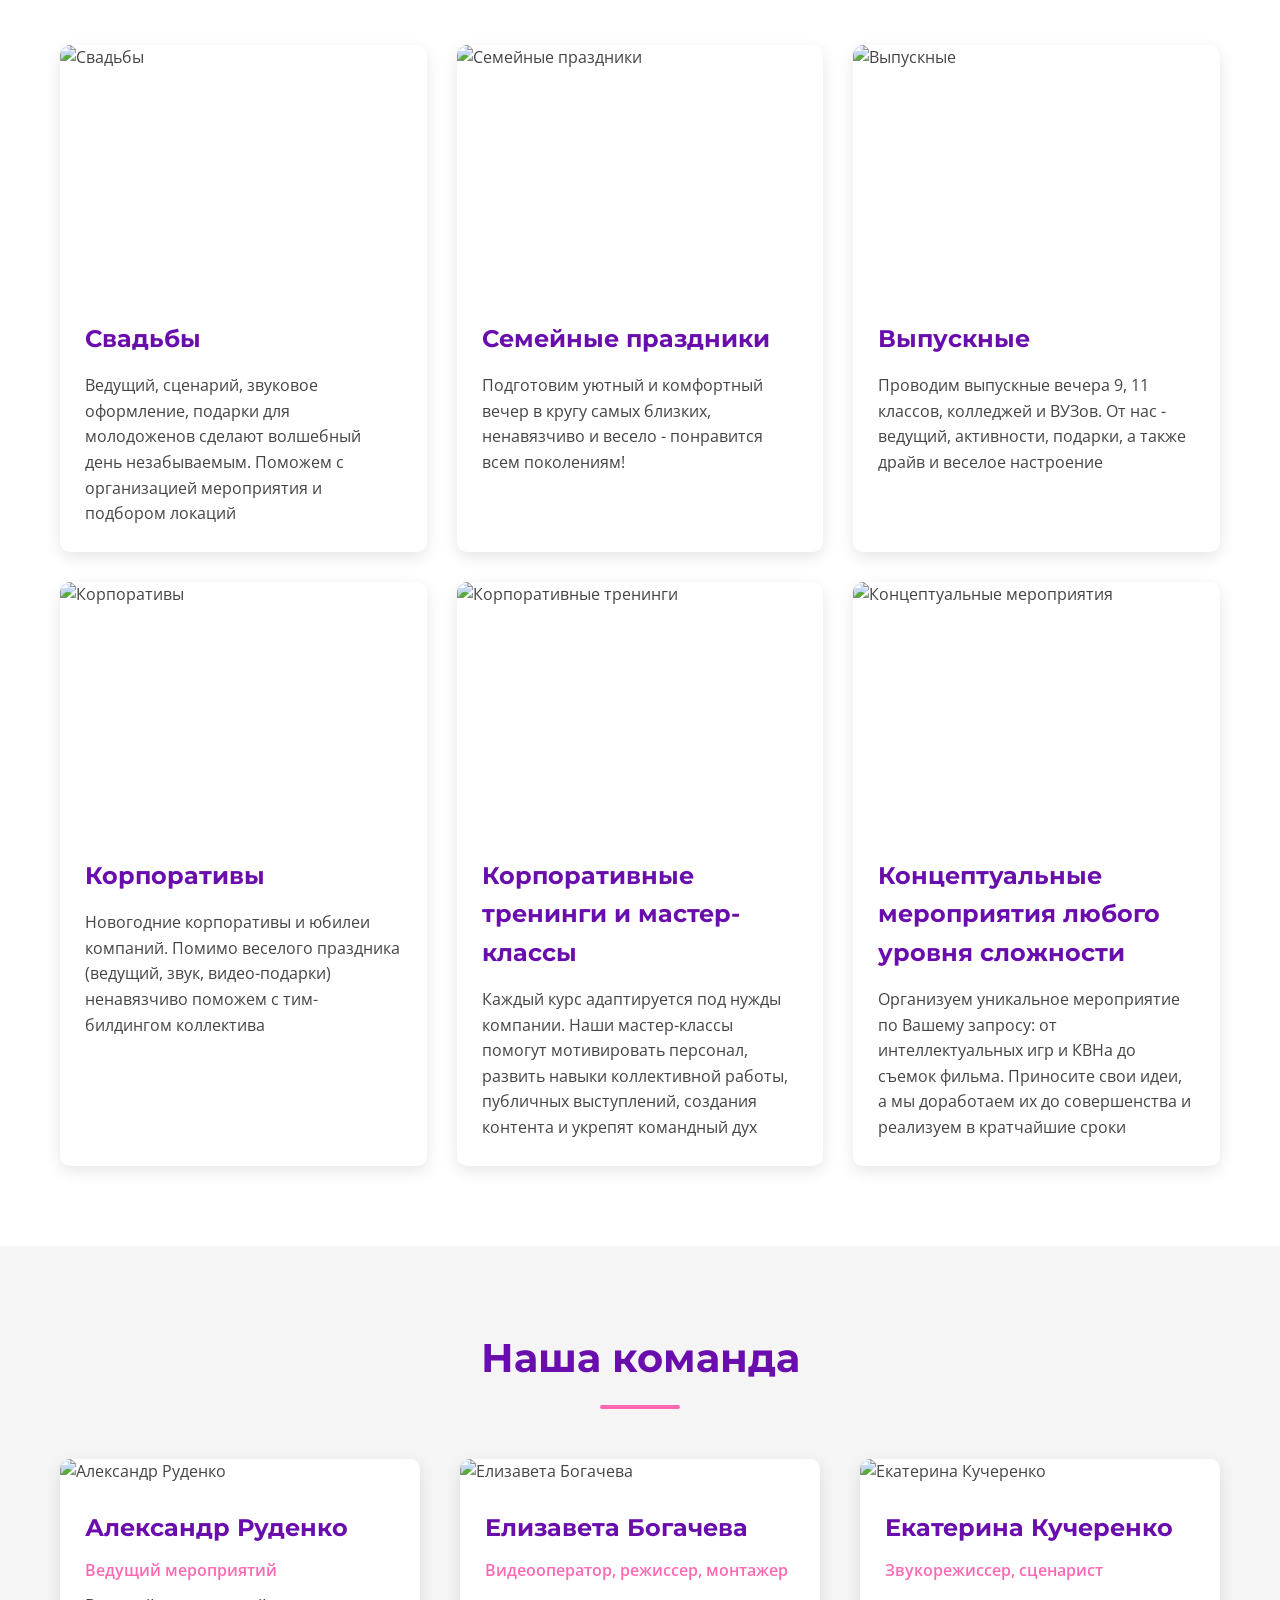
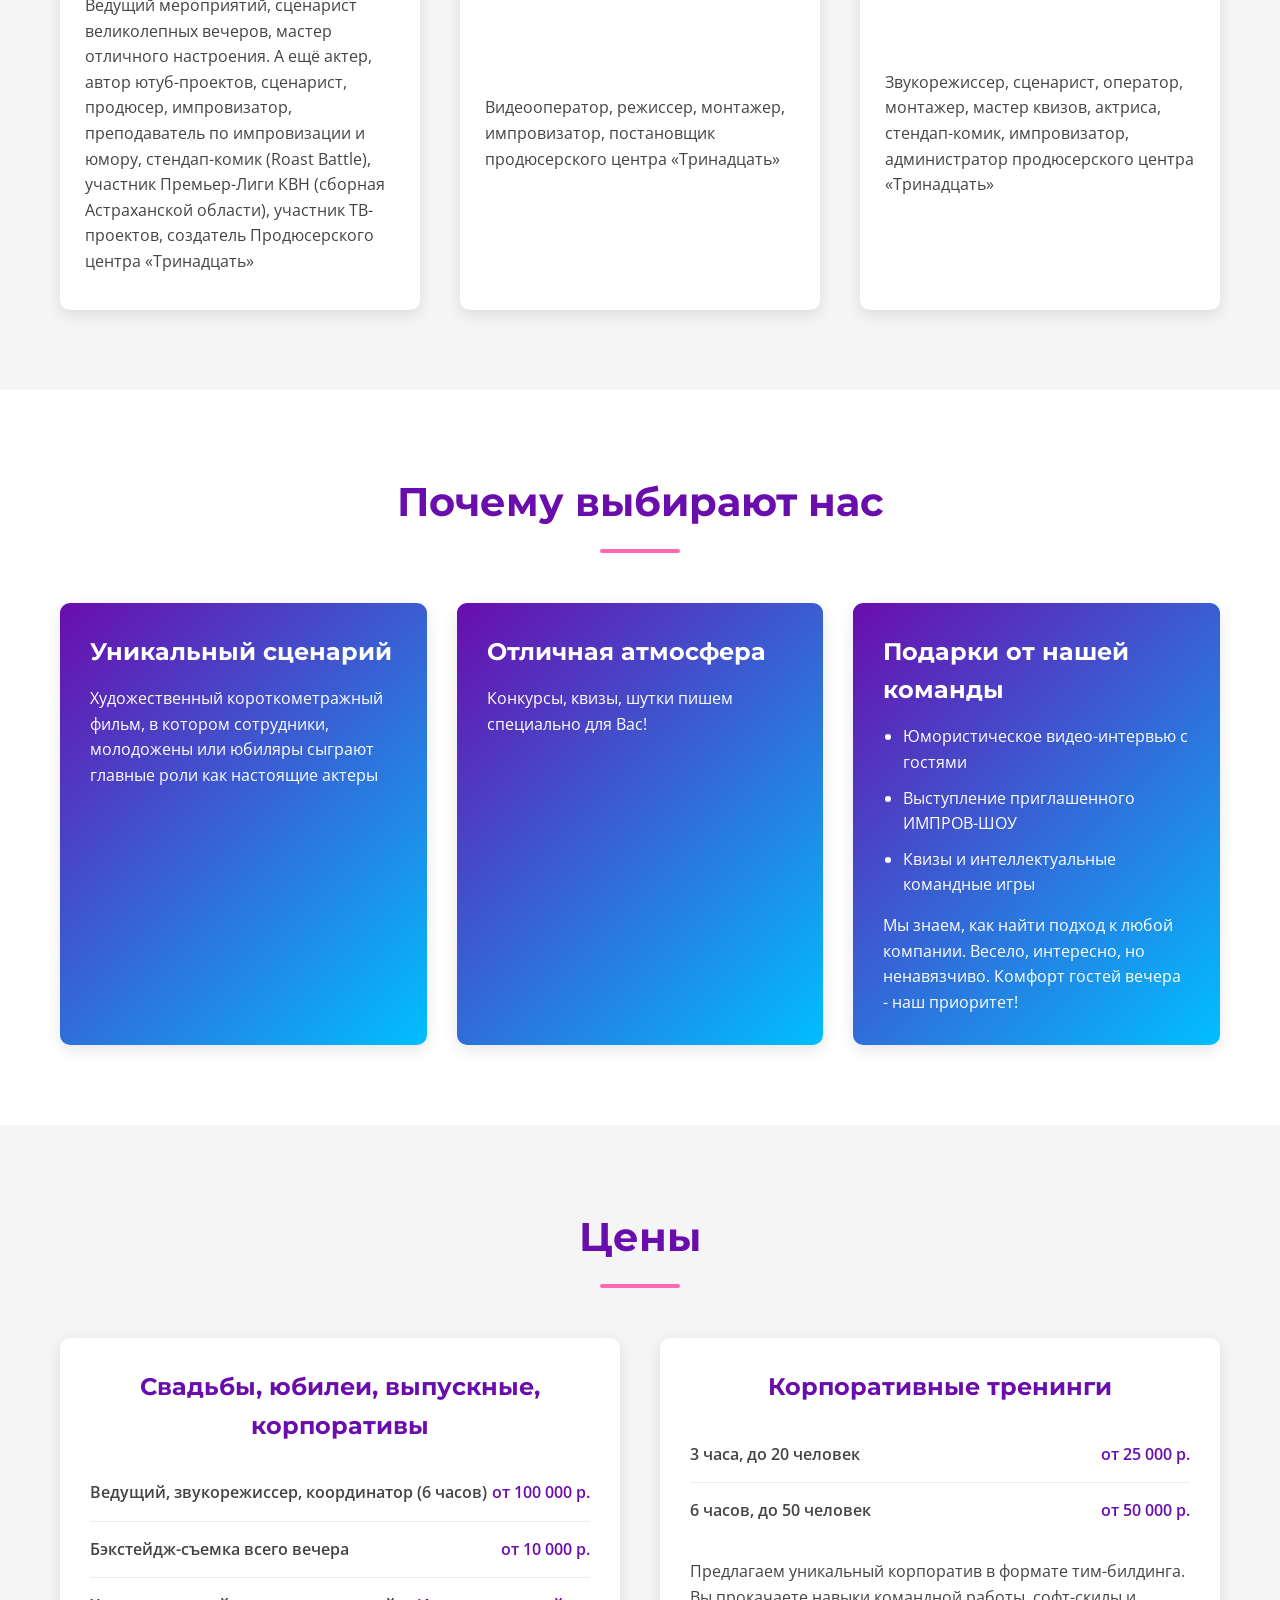
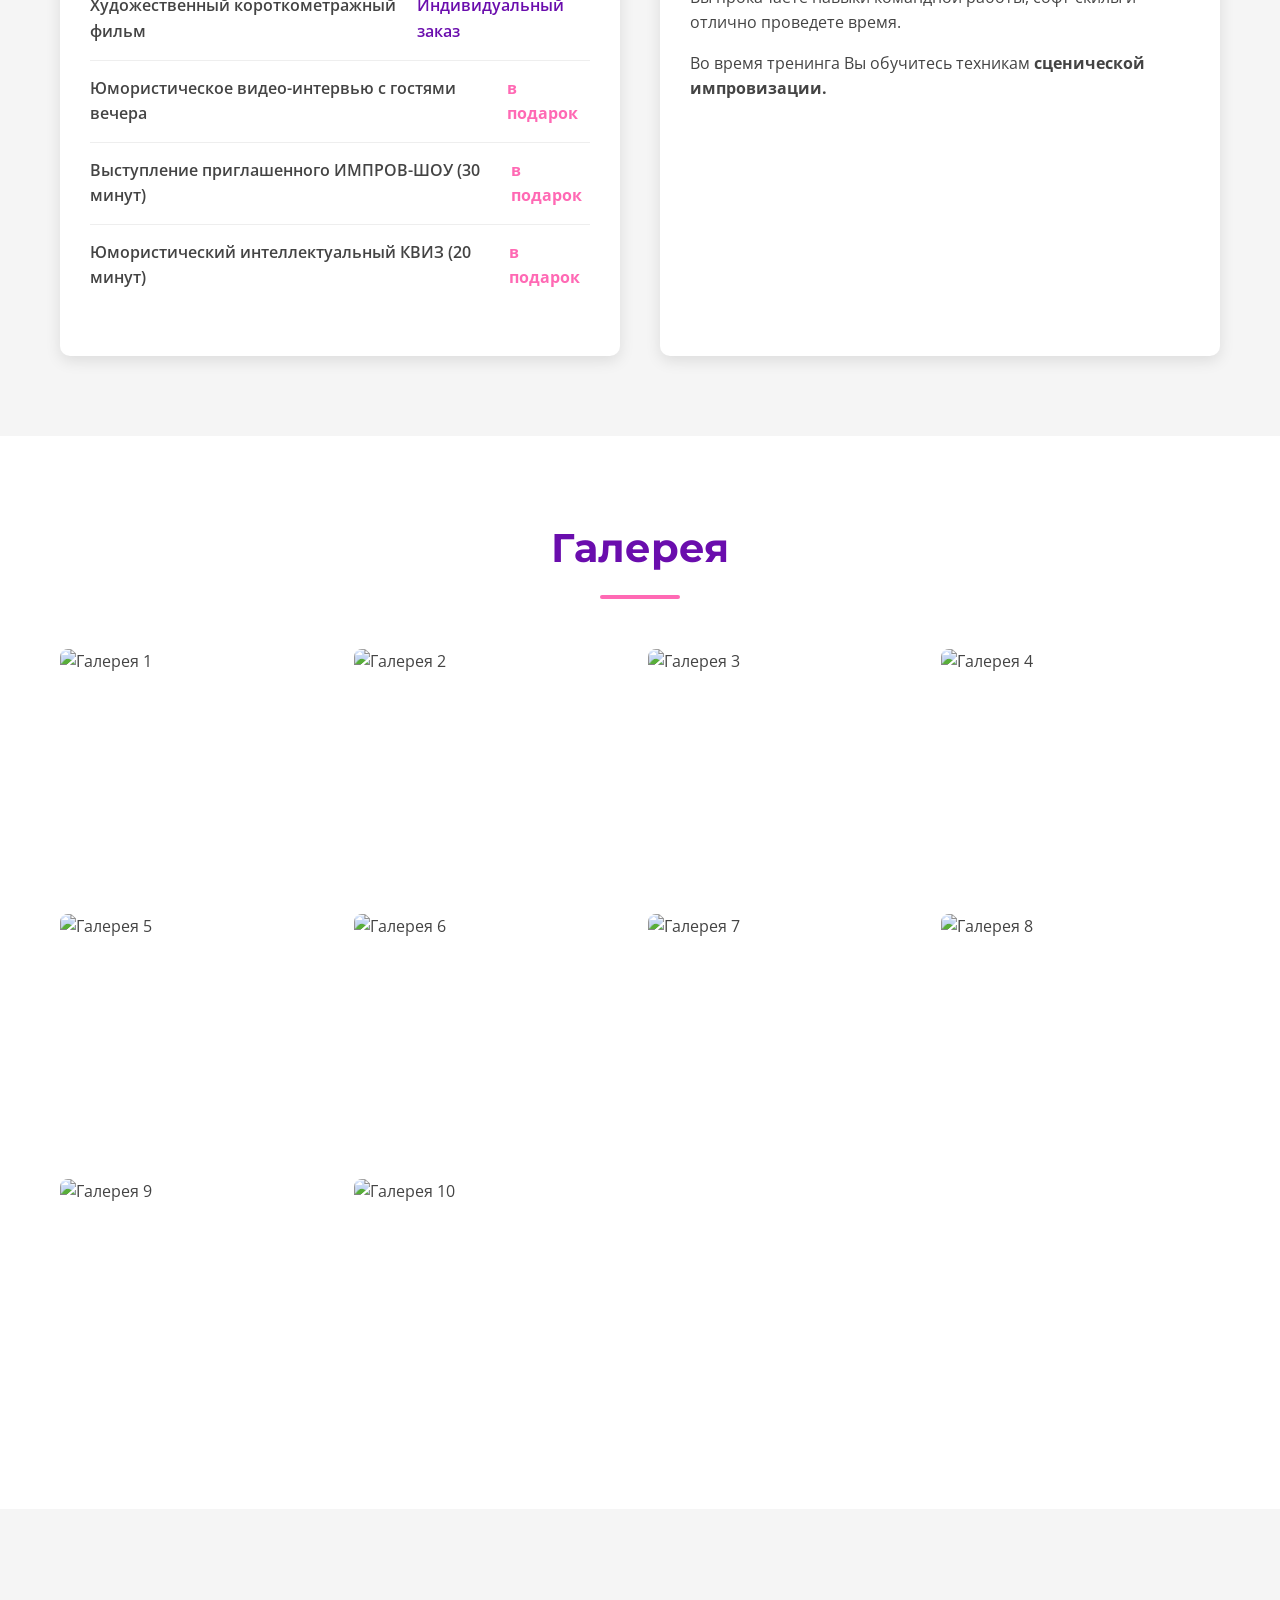
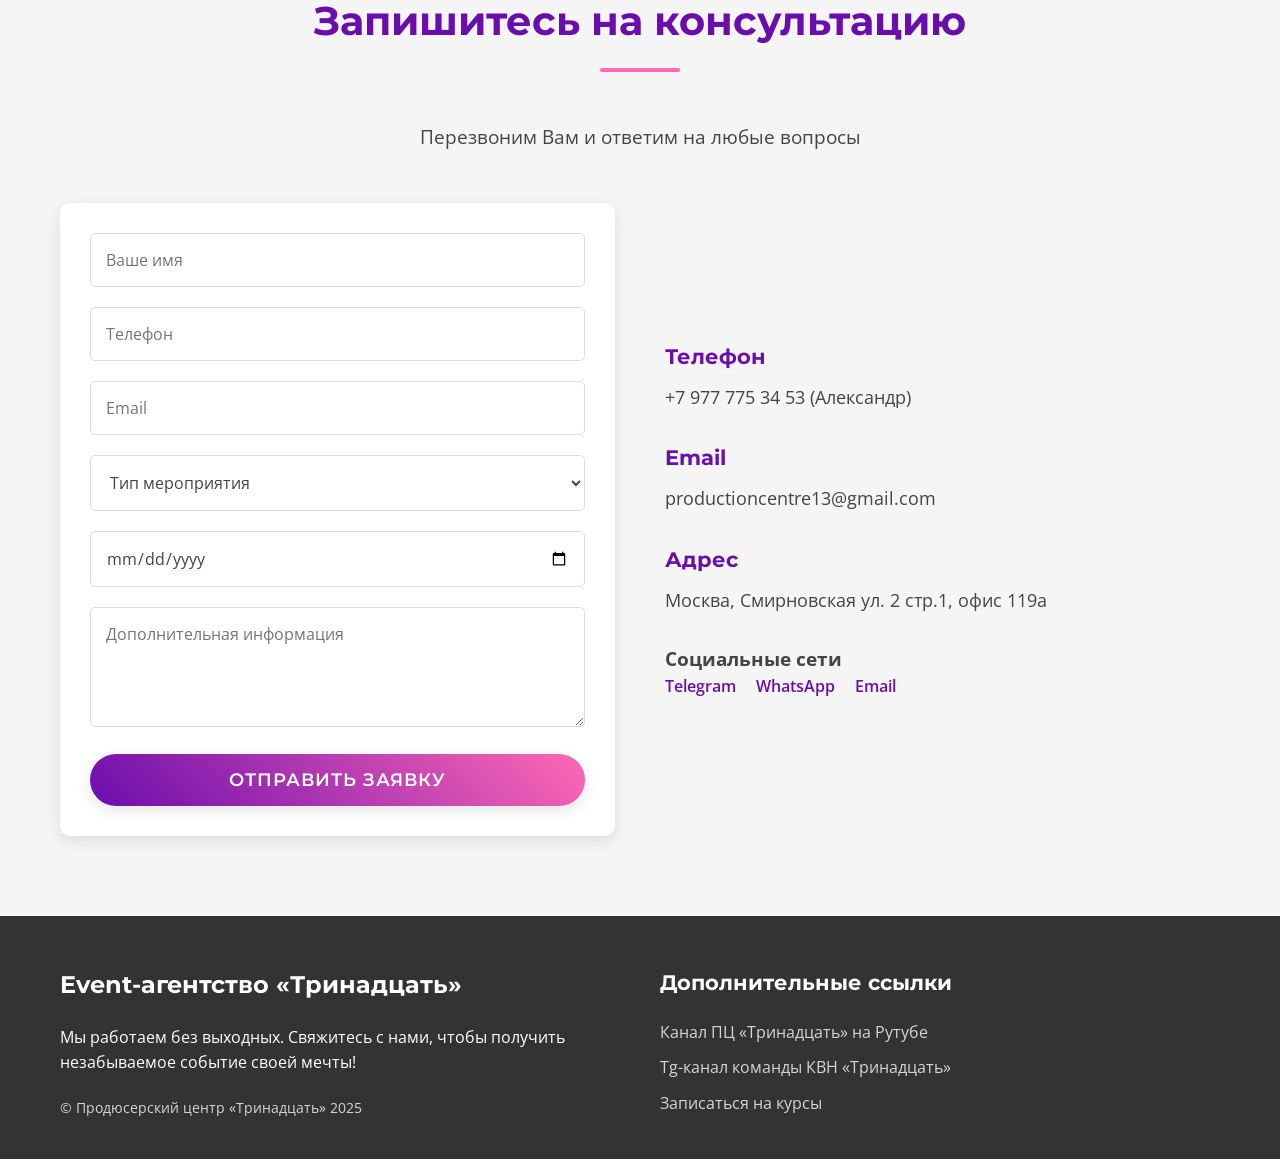
==== commit 6328c704: "add dark theme" ====
--- a/index.html
+++ b/index.html
@@ -5,6 +5,13 @@
     <meta name="viewport" content="width=device-width, initial-scale=1.0">
     <title>Event Agency "Тринадцать" - Ваши незабываемые мероприятия</title>
     <meta name="description" content="Организация и проведение свадеб, корпоративов и семейных праздников в Москве и Московской области">
+    <!-- Favicon -->
+    <link rel="icon" type="image/png" href="logo.png">
+    <!-- Open Graph Meta Tags -->
+    <meta property="og:title" content="Event Agency 'Тринадцать' - Ваши незабываемые мероприятия">
+    <meta property="og:description" content="Организация и проведение свадеб, корпоративов и семейных праздников в Москве и Московской области">
+    <meta property="og:image" content="logo.png">
+    <meta property="og:type" content="website">
     <link rel="stylesheet" href="styles.css">
     <link rel="preconnect" href="https://fonts.googleapis.com">
     <link rel="preconnect" href="https://fonts.gstatic.com" crossorigin>
@@ -27,6 +34,9 @@
                     <li><a href="#contact">Контакты</a></li>
                 </ul>
                 <button class="nav__cta btn" id="bookConsultation">Записаться на консультацию</button>
+                <button class="theme-toggle" id="themeToggle" aria-label="Переключить тему">
+                    <span class="theme-toggle__icon">🌙</span>
+                </button>
                 <div class="nav__hamburger" id="hamburger">
                     <span></span>
                     <span></span>
--- a/styles.css
+++ b/styles.css
@@ -29,11 +29,117 @@
     --shadow-hover: 0 8px 25px rgba(0, 0, 0, 0.2);
 }
 
+/* Dark theme variables */
+[data-theme="dark"] {
+    --light: #1A1A1A;
+    --dark: #E0E0E0;
+    --gray: #2D2D2D;
+    --text: #E0E0E0;
+    --shadow: 0 5px 15px rgba(0, 0, 0, 0.3);
+    --shadow-hover: 0 8px 25px rgba(0, 0, 0, 0.5);
+}
+
 body {
     font-family: var(--body-font);
     color: var(--text);
     line-height: 1.6;
     overflow-x: hidden;
+    background-color: var(--light);
+    transition: background-color 0.3s ease, color 0.3s ease;
+}
+
+/* Update header styles for dark theme */
+.header {
+    background: rgba(255, 255, 255, 0.95);
+    box-shadow: var(--shadow);
+}
+
+[data-theme="dark"] .header {
+    background: rgba(26, 26, 26, 0.95);
+    box-shadow: var(--shadow);
+}
+
+.nav__list a {
+    color: var(--dark);
+}
+
+[data-theme="dark"] .nav__list a {
+    color: var(--dark);
+}
+
+/* Update form styles for dark theme */
+.form__group input,
+.form__group select,
+.form__group textarea {
+    background-color: var(--light);
+    color: var(--text);
+    border: 1px solid #ddd;
+}
+
+[data-theme="dark"] .form__group input,
+[data-theme="dark"] .form__group select,
+[data-theme="dark"] .form__group textarea {
+    background-color: var(--gray);
+    color: var(--light);
+    border: 1px solid #444;
+}
+
+/* Update button styles for dark theme */
+.btn {
+    background: linear-gradient(45deg, var(--primary), var(--secondary));
+    color: var(--light);
+}
+
+/* Update section backgrounds for dark theme */
+.about,
+.team,
+.pricing,
+.contact {
+    background-color: var(--gray);
+}
+
+[data-theme="dark"] .about,
+[data-theme="dark"] .team,
+[data-theme="dark"] .pricing,
+[data-theme="dark"] .contact {
+    background-color: var(--light);
+}
+
+/* Update card backgrounds for dark theme */
+.service__card,
+.team__member,
+.pricing__section {
+    background: var(--light);
+}
+
+[data-theme="dark"] .service__card,
+[data-theme="dark"] .team__member,
+[data-theme="dark"] .pricing__section {
+    background: var(--gray);
+}
+
+/* Update footer styles for dark theme */
+.footer {
+    background: var(--dark);
+    color: var(--light);
+}
+
+[data-theme="dark"] .footer {
+    background: var(--light);
+    color: var(--dark);
+}
+
+[data-theme="dark"] .footer a {
+    color: var(--dark);
+}
+
+/* Update lightbox styles for dark theme */
+.lightbox {
+    background-color: rgba(0, 0, 0, 0.9);
+}
+
+[data-theme="dark"] .lightbox {
+    background-color: rgba(0, 0, 0, 0.95);
 }
 
 .container {
@@ -65,6 +171,10 @@
     background: linear-gradient(45deg, var(--secondary), var(--primary));
 }
 
+[data-theme="dark"] .btn:hover {
+    background: linear-gradient(45deg, var(--secondary), var(--primary));
+}
+
 .section__title {
     font-family: var(--heading-font);
     font-size: 2.5rem;
@@ -72,6 +182,10 @@
     margin-bottom: 50px;
     color: var(--primary);
     position: relative;
+}
+
+[data-theme="dark"] .section__title {
+    color: var(--primary);
 }
 
 .section__title::after {
@@ -82,6 +196,10 @@
     background: var(--secondary);
     margin: 15px auto;
     border-radius: 2px;
+}
+
+[data-theme="dark"] .section__title::after {
+    background: var(--secondary);
 }
 
 /* Header Styles */
@@ -118,6 +236,13 @@
     color: transparent;
 }
 
+[data-theme="dark"] .header__logo h1 {
+    background: linear-gradient(45deg, var(--primary), var(--secondary));
+    -webkit-background-clip: text;
+    background-clip: text;
+    color: transparent;
+}
+
 .nav__list {
     display: flex;
     list-style: none;
@@ -152,6 +277,10 @@
     transition: width 0.3s ease;
 }
 
+[data-theme="dark"] .nav__list a::after {
+    background: var(--secondary);
+}
+
 .nav__list a:hover::after {
     width: 100%;
 }
@@ -172,6 +301,22 @@
     background: var(--primary);
     margin: 3px 0;
     transition: 0.3s;
+}
+
+[data-theme="dark"] .nav__hamburger span {
+    background: var(--primary);
+}
+
+.nav__hamburger.active span:nth-child(1) {
+    transform: rotate(45deg) translate(5px, 5px);
+}
+
+.nav__hamburger.active span:nth-child(2) {
+    opacity: 0;
+}
+
+.nav__hamburger.active span:nth-child(3) {
+    transform: rotate(-45deg) translate(7px, -6px);
 }
 
 /* Hero Section */
@@ -186,6 +331,10 @@
     padding-top: 80px;
 }
 
+[data-theme="dark"] .hero {
+    color: var(--light);
+}
+
 .hero__content {
     max-width: 800px;
     margin: 0 auto;
@@ -199,11 +348,19 @@
     text-shadow: 2px 2px 4px rgba(0, 0, 0, 0.5);
 }
 
+[data-theme="dark"] .hero__title {
+    text-shadow: 2px 2px 4px rgba(0, 0, 0, 0.5);
+}
+
 .hero__subtitle {
     font-family: var(--heading-font);
     font-size: 2rem;
     font-weight: 600;
     margin-bottom: 20px;
+}
+
+[data-theme="dark"] .hero__subtitle {
+    color: var(--light);
 }
 
 .hero__description {
@@ -214,6 +371,10 @@
     margin-right: auto;
 }
 
+[data-theme="dark"] .hero__description {
+    color: var(--light);
+}
+
 .hero__cta {
     padding: 15px 40px;
     font-size: 18px;
@@ -236,11 +397,19 @@
     margin-bottom: 20px;
 }
 
+[data-theme="dark"] .about__content p {
+    color: var(--text);
+}
+
 .about__highlight {
     font-weight: 600;
     color: var(--primary);
     font-size: 1.3rem;
     margin-top: 30px;
+}
+
+[data-theme="dark"] .about__highlight {
+    color: var(--primary);
 }
 
 /* Services Section */
@@ -267,6 +436,10 @@
     box-shadow: var(--shadow-hover);
 }
 
+[data-theme="dark"] .service__card:hover {
+    box-shadow: var(--shadow-hover);
+}
+
 .service__image img {
     width: 100%;
     height: 250px;
@@ -285,7 +458,15 @@
     color: var(--primary);
 }
 
+[data-theme="dark"] .service__content h3 {
+    color: var(--primary);
+}
+
 .service__content p {
+    color: var(--text);
+}
+
+[data-theme="dark"] .service__content p {
     color: var(--text);
 }
 
@@ -330,15 +511,27 @@
     color: var(--primary);
 }
 
+[data-theme="dark"] .team__info h3 {
+    color: var(--primary);
+}
+
 .team__role {
     font-weight: 600;
     color: var(--secondary);
     margin-bottom: 15px;
 }
 
+[data-theme="dark"] .team__role {
+    color: var(--secondary);
+}
+
 .team__info p {
     margin-bottom: 10px;
     flex-grow: 1;
+}
+
+[data-theme="dark"] .team__info p {
+    color: var(--text);
 }
 
 /* Features Section */
@@ -361,14 +554,26 @@
     transition: transform 0.3s ease;
 }
 
+[data-theme="dark"] .feature__item {
+    color: var(--light);
+}
+
 .feature__item:hover {
     transform: scale(1.03);
 }
 
+[data-theme="dark"] .feature__item:hover {
+    transform: scale(1.03);
+}
+
 .feature__item h3 {
     font-family: var(--heading-font);
     font-size: 1.5rem;
     margin-bottom: 15px;
+}
+
+[data-theme="dark"] .feature__item h3 {
+    color: var(--light);
 }
 
 .feature__item ul {
@@ -378,6 +583,10 @@
 
 .feature__item li {
     margin-bottom: 10px;
+}
+
+[data-theme="dark"] .feature__item li {
+    color: var(--light);
 }
 
 /* Pricing Section */
@@ -407,6 +616,10 @@
     text-align: center;
 }
 
+[data-theme="dark"] .pricing__section h3 {
+    color: var(--primary);
+}
+
 .pricing__list {
     list-style: none;
     margin-bottom: 20px;
@@ -427,9 +640,17 @@
     font-weight: 600;
 }
 
+[data-theme="dark"] .pricing__item {
+    color: var(--text);
+}
+
 .pricing__value {
     color: var(--primary);
     font-weight: 600;
+}
+
+[data-theme="dark"] .pricing__value {
+    color: var(--primary);
 }
 
 .pricing__gift .pricing__value {
@@ -437,8 +658,16 @@
     font-weight: 700;
 }
 
+[data-theme="dark"] .pricing__gift .pricing__value {
+    color: var(--secondary);
+}
+
 .pricing__description p {
     margin-bottom: 15px;
+}
+
+[data-theme="dark"] .pricing__description p {
+    color: var(--text);
 }
 
 /* Gallery Section */
@@ -468,6 +697,10 @@
 }
 
 .gallery__item:hover img {
+    transform: scale(1.1);
+}
+
+[data-theme="dark"] .gallery__item:hover img {
     transform: scale(1.1);
 }
 
@@ -484,6 +717,10 @@
     max-width: 600px;
     margin-left: auto;
     margin-right: auto;
+}
+
+[data-theme="dark"] .contact__subtitle {
+    color: var(--text);
 }
 
 .contact__container {
@@ -515,6 +752,12 @@
     transition: border-color 0.3s ease;
 }
 
+[data-theme="dark"] .form__group input,
+[data-theme="dark"] .form__group select,
+[data-theme="dark"] .form__group textarea {
+    color: var(--light);
+}
+
 .form__group input:focus,
 .form__group select:focus,
 .form__group textarea:focus {
@@ -522,6 +765,13 @@
     outline: none;
 }
 
+[data-theme="dark"] .form__group input:focus,
+[data-theme="dark"] .form__group select:focus,
+[data-theme="dark"] .form__group textarea:focus {
+    border-color: var(--primary);
+    outline: none;
+}
+
 .form__group textarea {
     min-height: 120px;
     resize: vertical;
@@ -550,8 +800,16 @@
     color: var(--primary);
 }
 
+[data-theme="dark"] .contact__detail h3 {
+    color: var(--primary);
+}
+
 .contact__detail p {
     font-size: 1.1rem;
+}
+
+[data-theme="dark"] .contact__detail p {
+    color: var(--text);
 }
 
 .social__links {
@@ -571,6 +829,14 @@
     color: var(--secondary);
 }
 
+[data-theme="dark"] .social__links a {
+    color: var(--primary);
+}
+
+[data-theme="dark"] .social__links a:hover {
+    color: var(--secondary);
+}
+
 /* Footer */
 .footer {
     background: var(--dark);
@@ -590,8 +856,16 @@
     margin-bottom: 20px;
 }
 
+[data-theme="dark"] .footer__info h3 {
+    color: var(--primary);
+}
+
 .footer__info p {
     margin-bottom: 20px;
+}
+
+[data-theme="dark"] .footer__info p {
+    color: var(--text);
 }
 
 .footer__copyright {
@@ -599,10 +873,18 @@
     opacity: 0.8;
 }
 
+[data-theme="dark"] .footer__copyright {
+    color: var(--text);
+}
+
 .footer__links h4 {
     font-family: var(--heading-font);
     font-size: 1.3rem;
     margin-bottom: 20px;
+}
+
+[data-theme="dark"] .footer__links h4 {
+    color: var(--primary);
 }
 
 .footer__links ul {
@@ -623,6 +905,35 @@
 .footer__links a:hover {
     opacity: 1;
     color: var(--secondary);
+}
+
+[data-theme="dark"] .footer__links a:hover {
+    color: var(--secondary);
+}
+
+/* Theme Toggle */
+.theme-toggle {
+    background: none;
+    border: none;
+    cursor: pointer;
+    font-size: 1.5rem;
+    margin-left: 20px;
+    padding: 5px;
+    border-radius: 50%;
+    width: 40px;
+    height: 40px;
+    display: flex;
+    align-items: center;
+    justify-content: center;
+    transition: background-color 0.3s ease;
+}
+
+.theme-toggle:hover {
+    background-color: rgba(0, 0, 0, 0.1);
+}
+
+[data-theme="dark"] .theme-toggle:hover {
+    background-color: rgba(255, 255, 255, 0.1);
 }
 
 /* Lightbox */
@@ -663,6 +974,10 @@
     color: var(--secondary);
 }
 
+[data-theme="dark"] .lightbox__close:hover {
+    color: var(--secondary);
+}
+
 .lightbox__prev,
 .lightbox__next {
     position: absolute;
@@ -695,6 +1010,11 @@
     background: rgba(0, 0, 0, 0.8);
 }
 
+[data-theme="dark"] .lightbox__prev:hover,
+[data-theme="dark"] .lightbox__next:hover {
+    background: rgba(0, 0, 0, 0.8);
+}
+
 /* Responsive Design */
 @media (max-width: 992px) {
     :root {
@@ -724,6 +1044,28 @@
         display: flex;
     }
 
+    .nav__list.active {
+        display: flex;
+        position: absolute;
+        top: 100%;
+        left: 0;
+        right: 0;
+        background: rgba(255, 255, 255, 0.95);
+        flex-direction: column;
+        padding: 20px;
+        box-shadow: 0 5px 10px rgba(0, 0, 0, 0.1);
+        z-index: 1000;
+    }
+
+    [data-theme="dark"] .nav__list.active {
+        background: rgba(26, 26, 26, 0.95);
+    }
+
+    .nav__list.active li {
+        margin: 10px 0;
+        text-align: center;
+    }
+
     .hero__title {
         font-size: 2.2rem;
     }
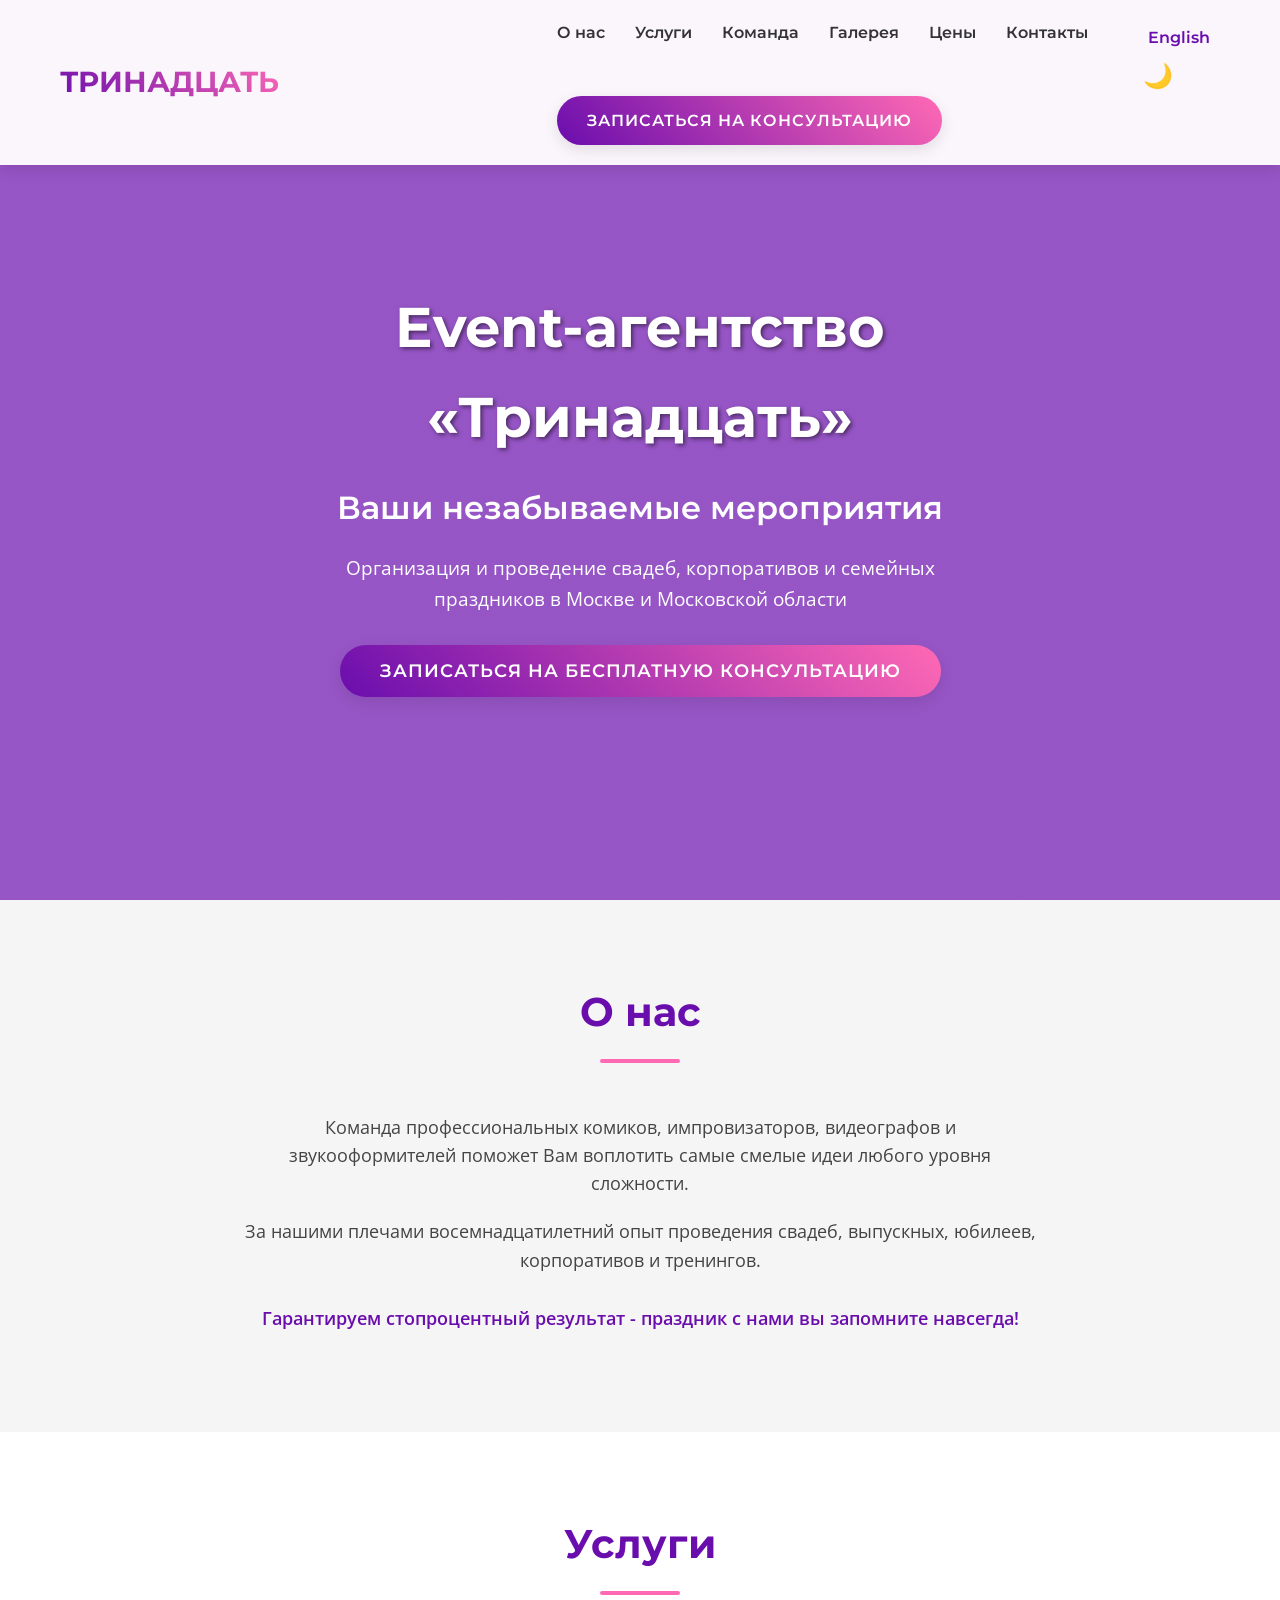
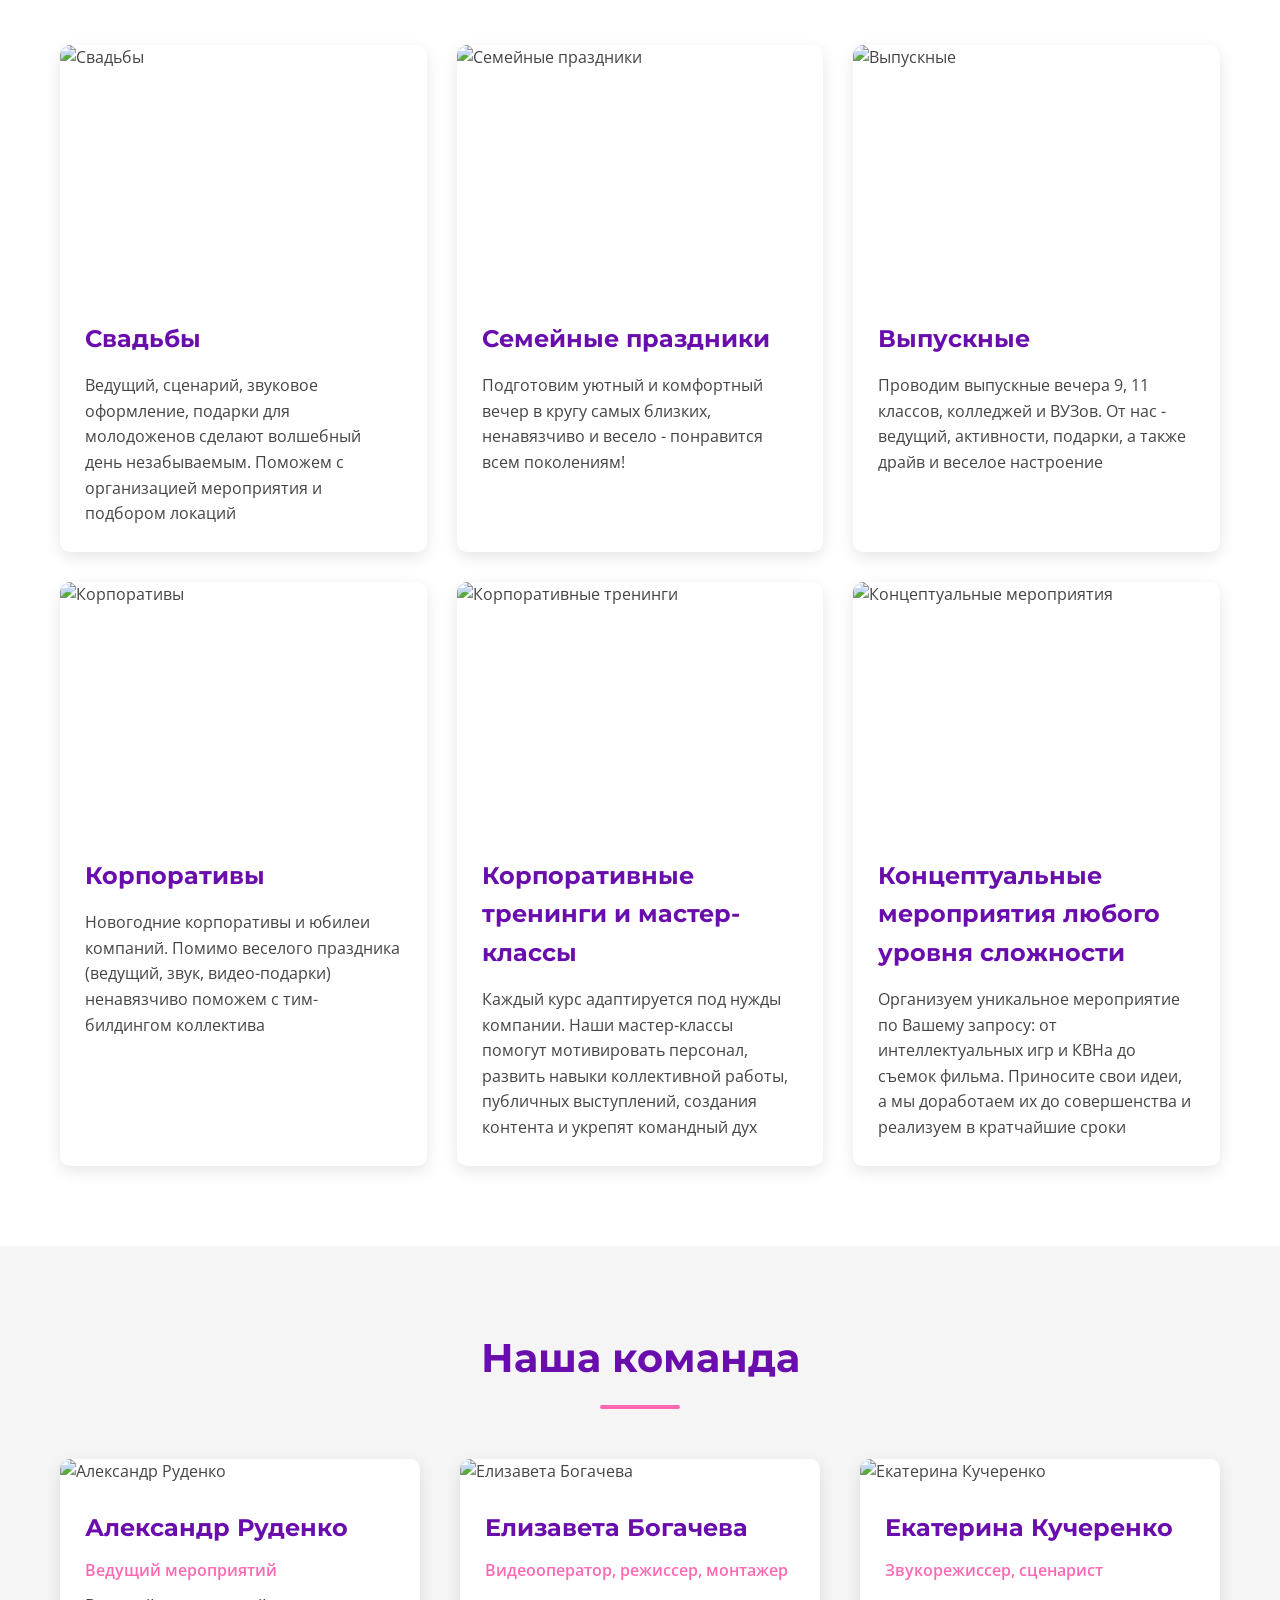
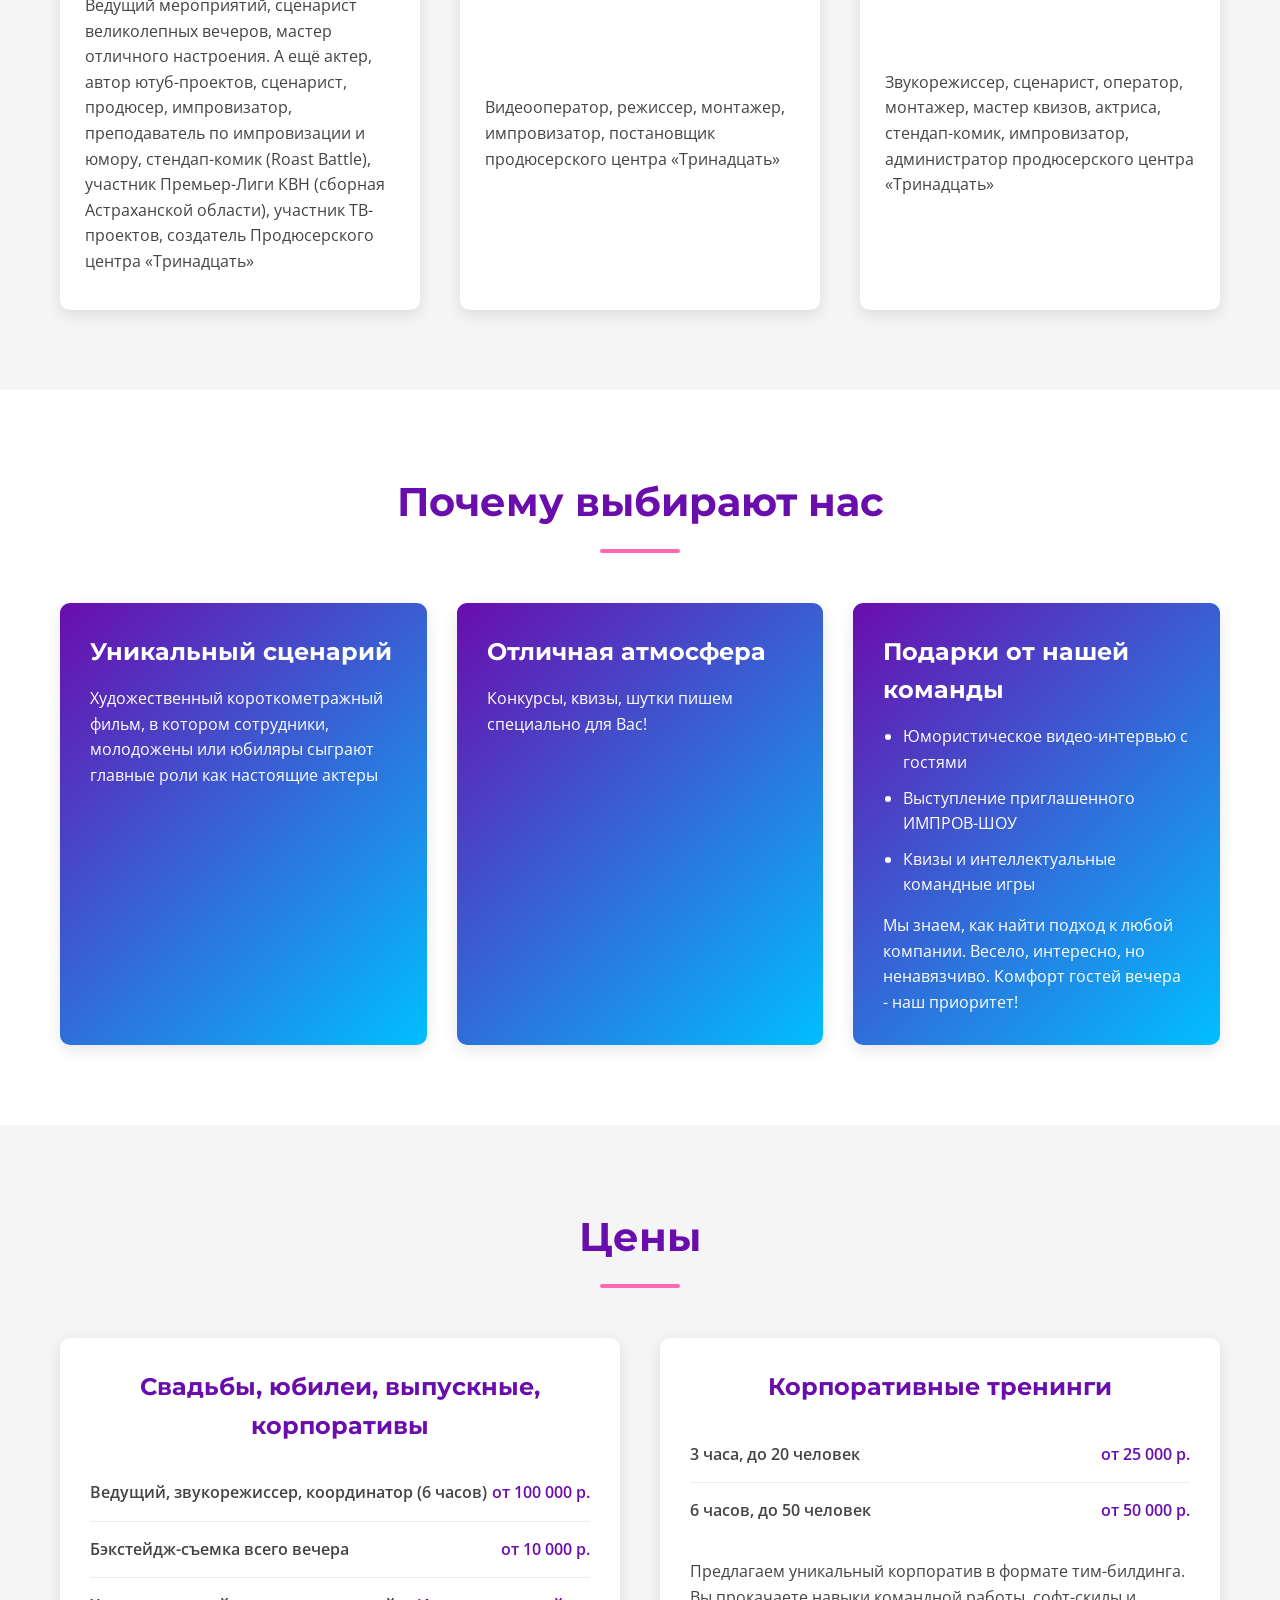
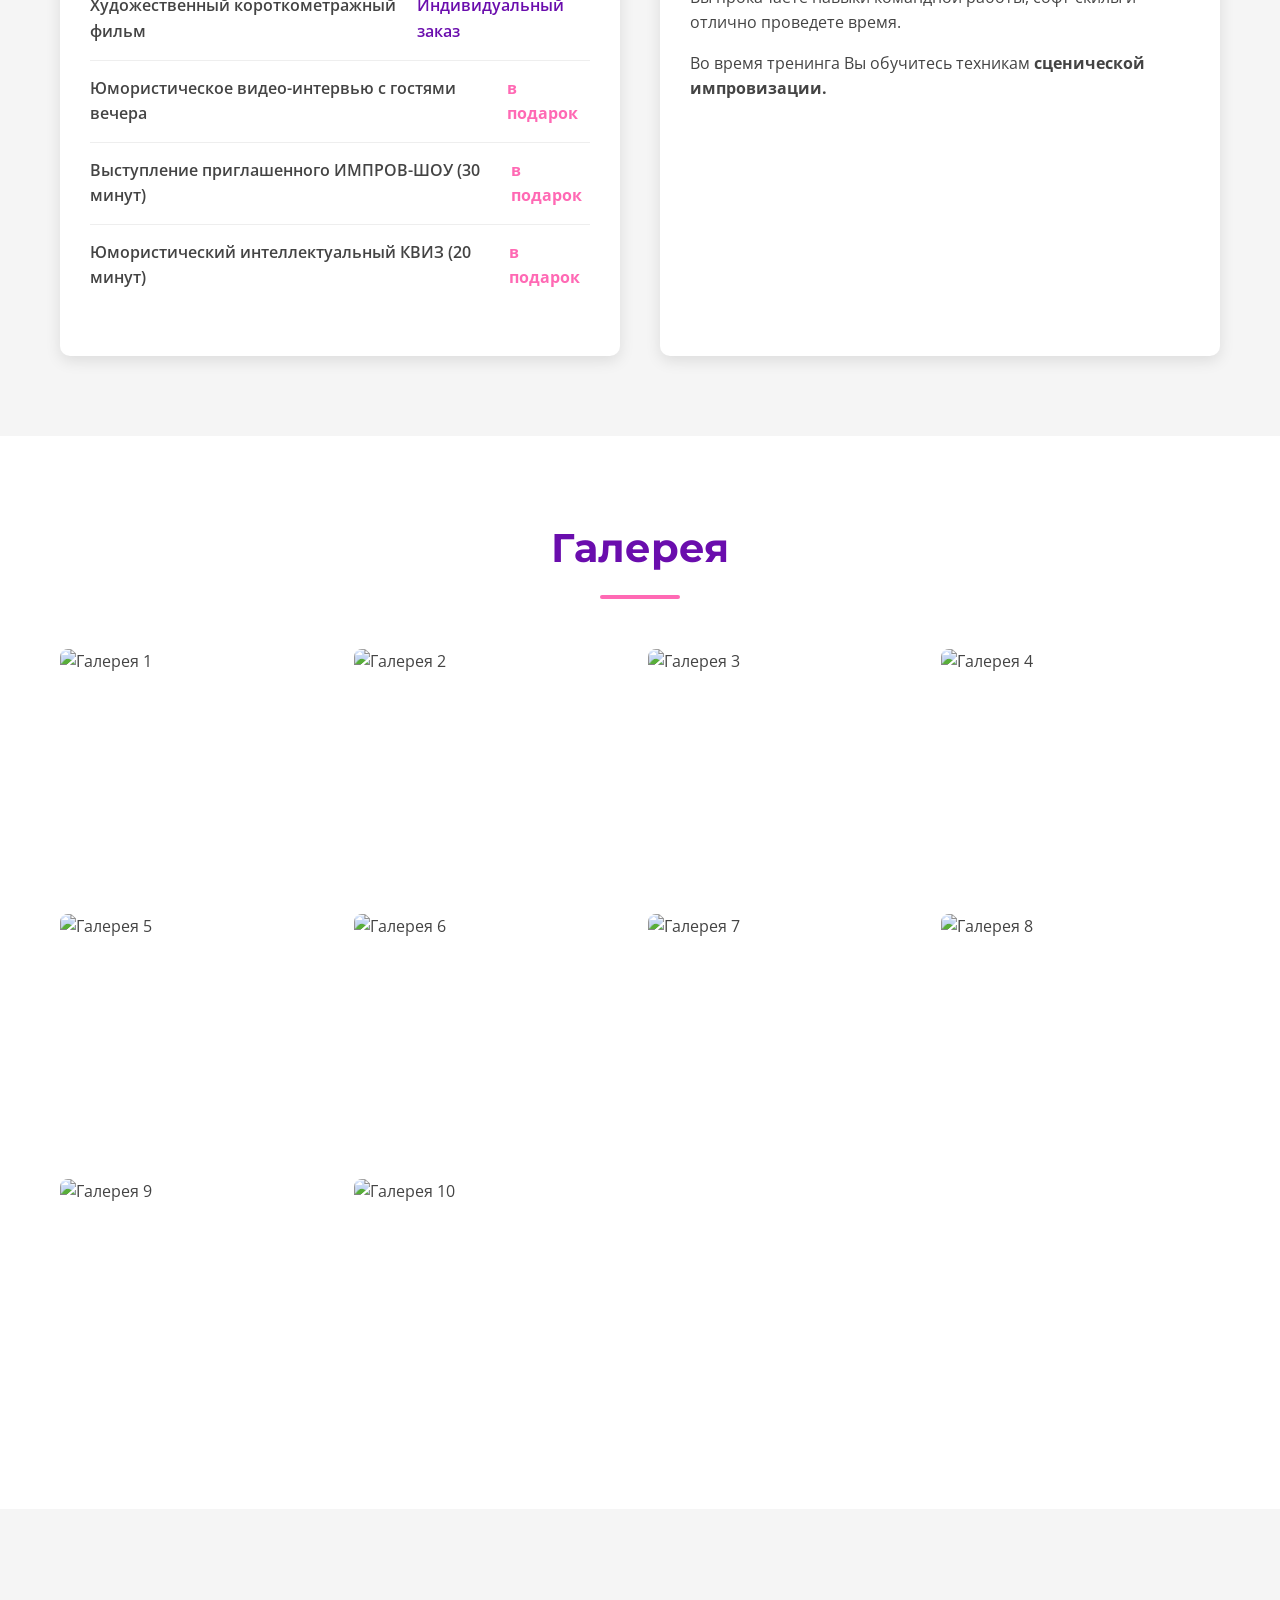
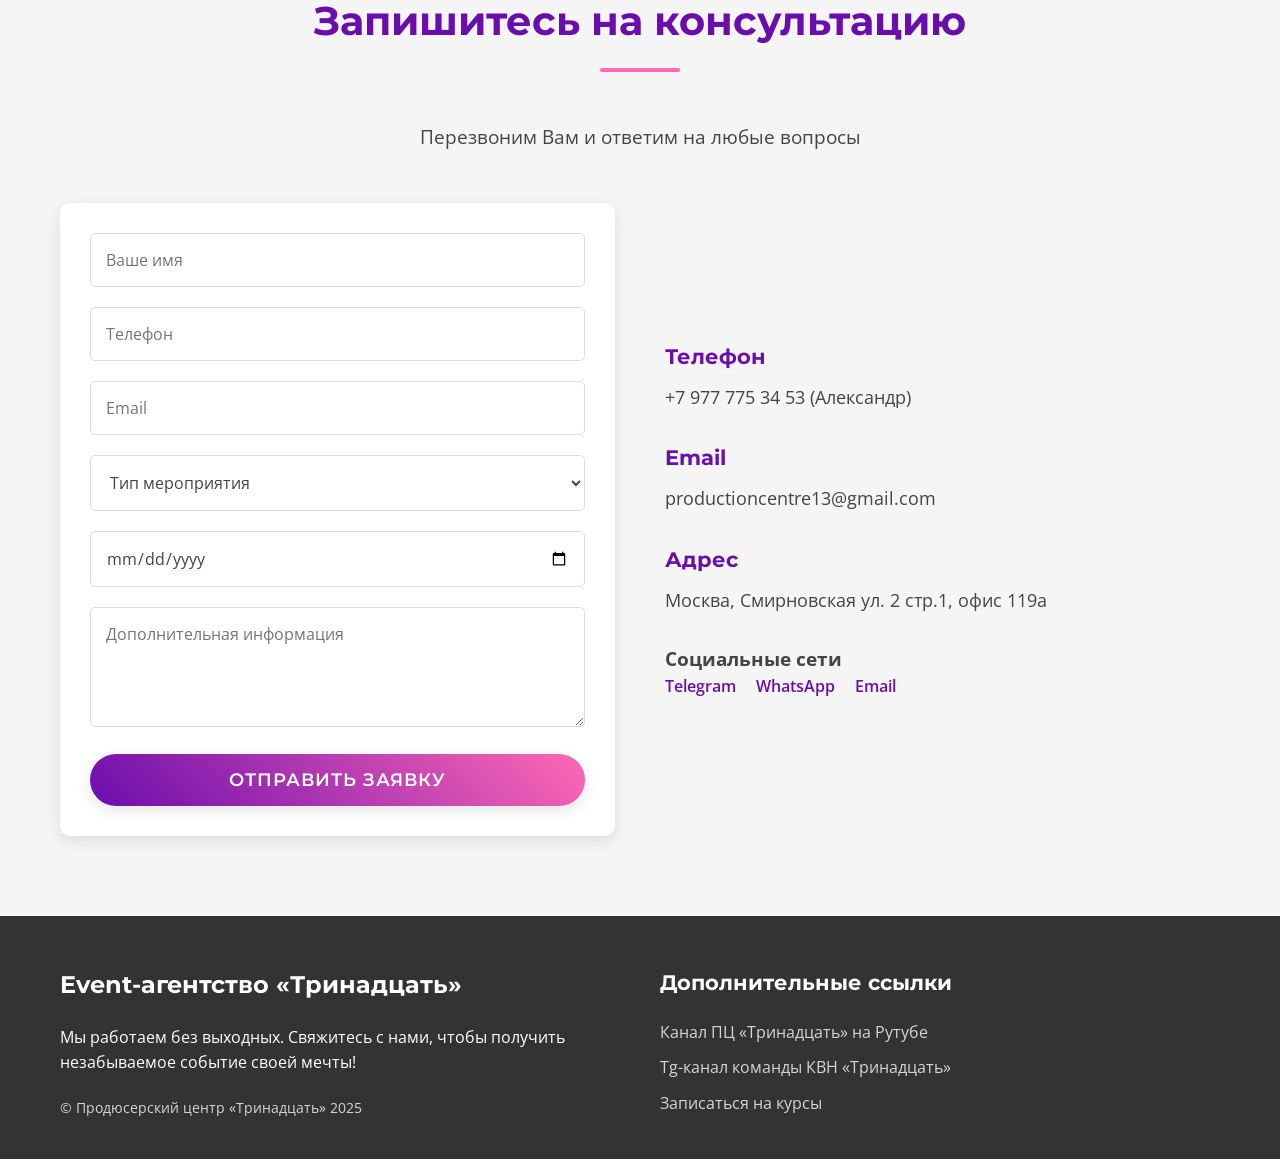
==== commit f9f43b63: "improve mobile header layout" ====
--- a/index.html
+++ b/index.html
@@ -32,11 +32,14 @@
                     <li><a href="#gallery">Галерея</a></li>
                     <li><a href="#pricing">Цены</a></li>
                     <li><a href="#contact">Контакты</a></li>
+                    <li class="nav__controls">
+                        <a href="index_en.html" id="languageSwitch">English</a>
+                        <button class="theme-toggle" id="themeToggle" aria-label="Переключить тему">
+                            <span class="theme-toggle__icon">🌙</span>
+                        </button>
+                    </li>
                 </ul>
                 <button class="nav__cta btn" id="bookConsultation">Записаться на консультацию</button>
-                <button class="theme-toggle" id="themeToggle" aria-label="Переключить тему">
-                    <span class="theme-toggle__icon">🌙</span>
-                </button>
                 <div class="nav__hamburger" id="hamburger">
                     <span></span>
                     <span></span>
--- a/styles.css
+++ b/styles.css
@@ -287,6 +287,36 @@
 
 .nav__cta {
     margin-left: 30px;
+}
+
+#languageSwitch {
+    text-decoration: none;
+    display: inline-block;
+    color: var(--primary);
+    font-family: var(--heading-font);
+    font-weight: 600;
+    font-size: 16px;
+    cursor: pointer;
+    transition: all 0.3s ease;
+    margin-left: 20px;
+    padding: 5px 10px;
+    border-radius: 4px;
+}
+
+#languageSwitch:hover {
+    background: rgba(106, 13, 173, 0.1);
+    color: var(--primary);
+    transform: none;
+    box-shadow: none;
+}
+
+[data-theme="dark"] #languageSwitch {
+    color: var(--dark);
+}
+
+[data-theme="dark"] #languageSwitch:hover {
+    background: rgba(255, 255, 255, 0.1);
+    color: var(--light);
 }
 
 .nav__hamburger {
@@ -1057,8 +1087,50 @@
         z-index: 1000;
     }
 
+    .nav__list.active #languageSwitch,
+    .nav__list.active .theme-toggle {
+        margin: 10px auto;
+        text-align: center;
+    }
+
+    .nav__controls {
+        display: flex;
+        flex-direction: column;
+        align-items: center;
+        gap: 10px;
+        padding: 10px 0;
+    }
+
     [data-theme="dark"] .nav__list.active {
         background: rgba(26, 26, 26, 0.95);
+    }
+
+    [data-theme="dark"] .nav__list.active #languageSwitch {
+        color: var(--dark);
+    }
+
+    .nav__list.active .theme-toggle {
+        background: none;
+        border: none;
+        cursor: pointer;
+        font-size: 1.5rem;
+        padding: 5px;
+        border-radius: 50%;
+        width: 40px;
+        height: 40px;
+        display: flex;
+        align-items: center;
+        justify-content: center;
+        transition: background-color 0.3s ease;
+        margin: 10px auto;
+    }
+
+    .nav__list.active .theme-toggle:hover {
+        background-color: rgba(0, 0, 0, 0.1);
+    }
+
+    [data-theme="dark"] .nav__list.active .theme-toggle:hover {
+        background-color: rgba(255, 255, 255, 0.1);
     }
 
     .nav__list.active li {
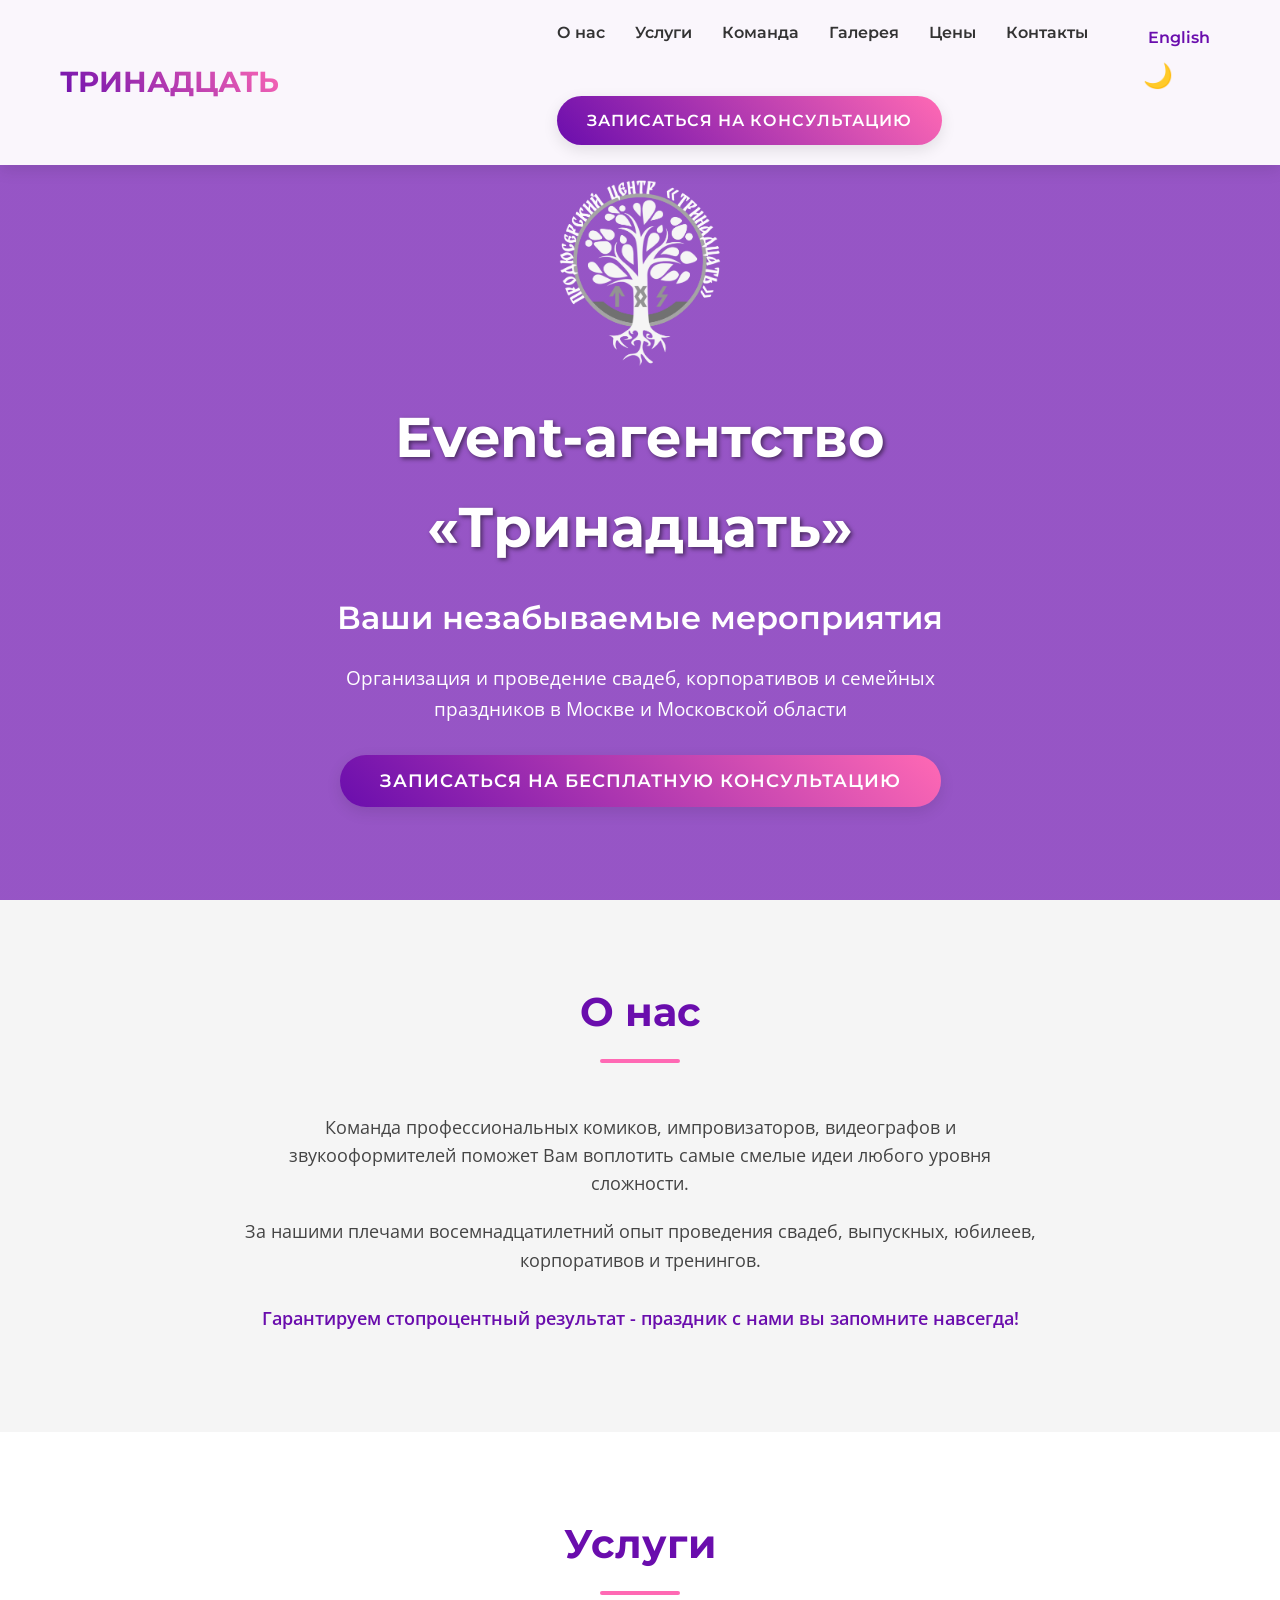
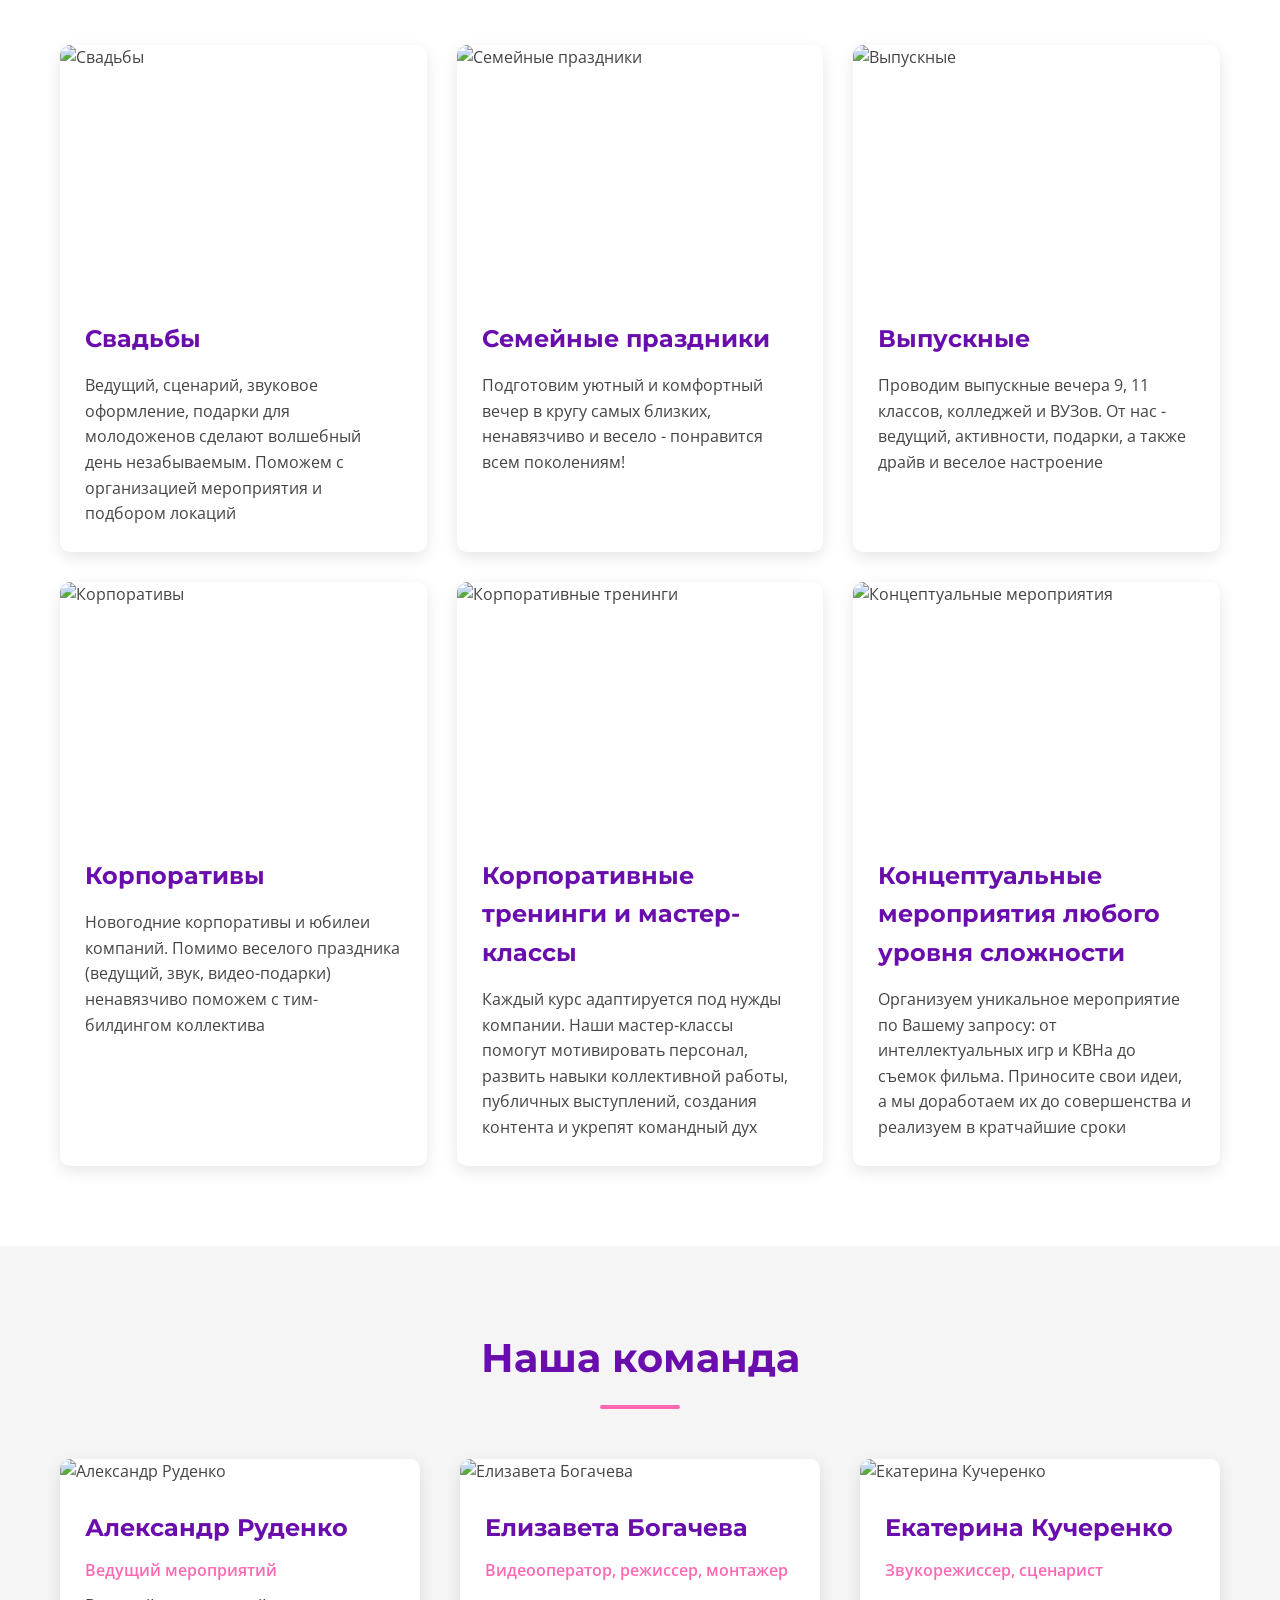
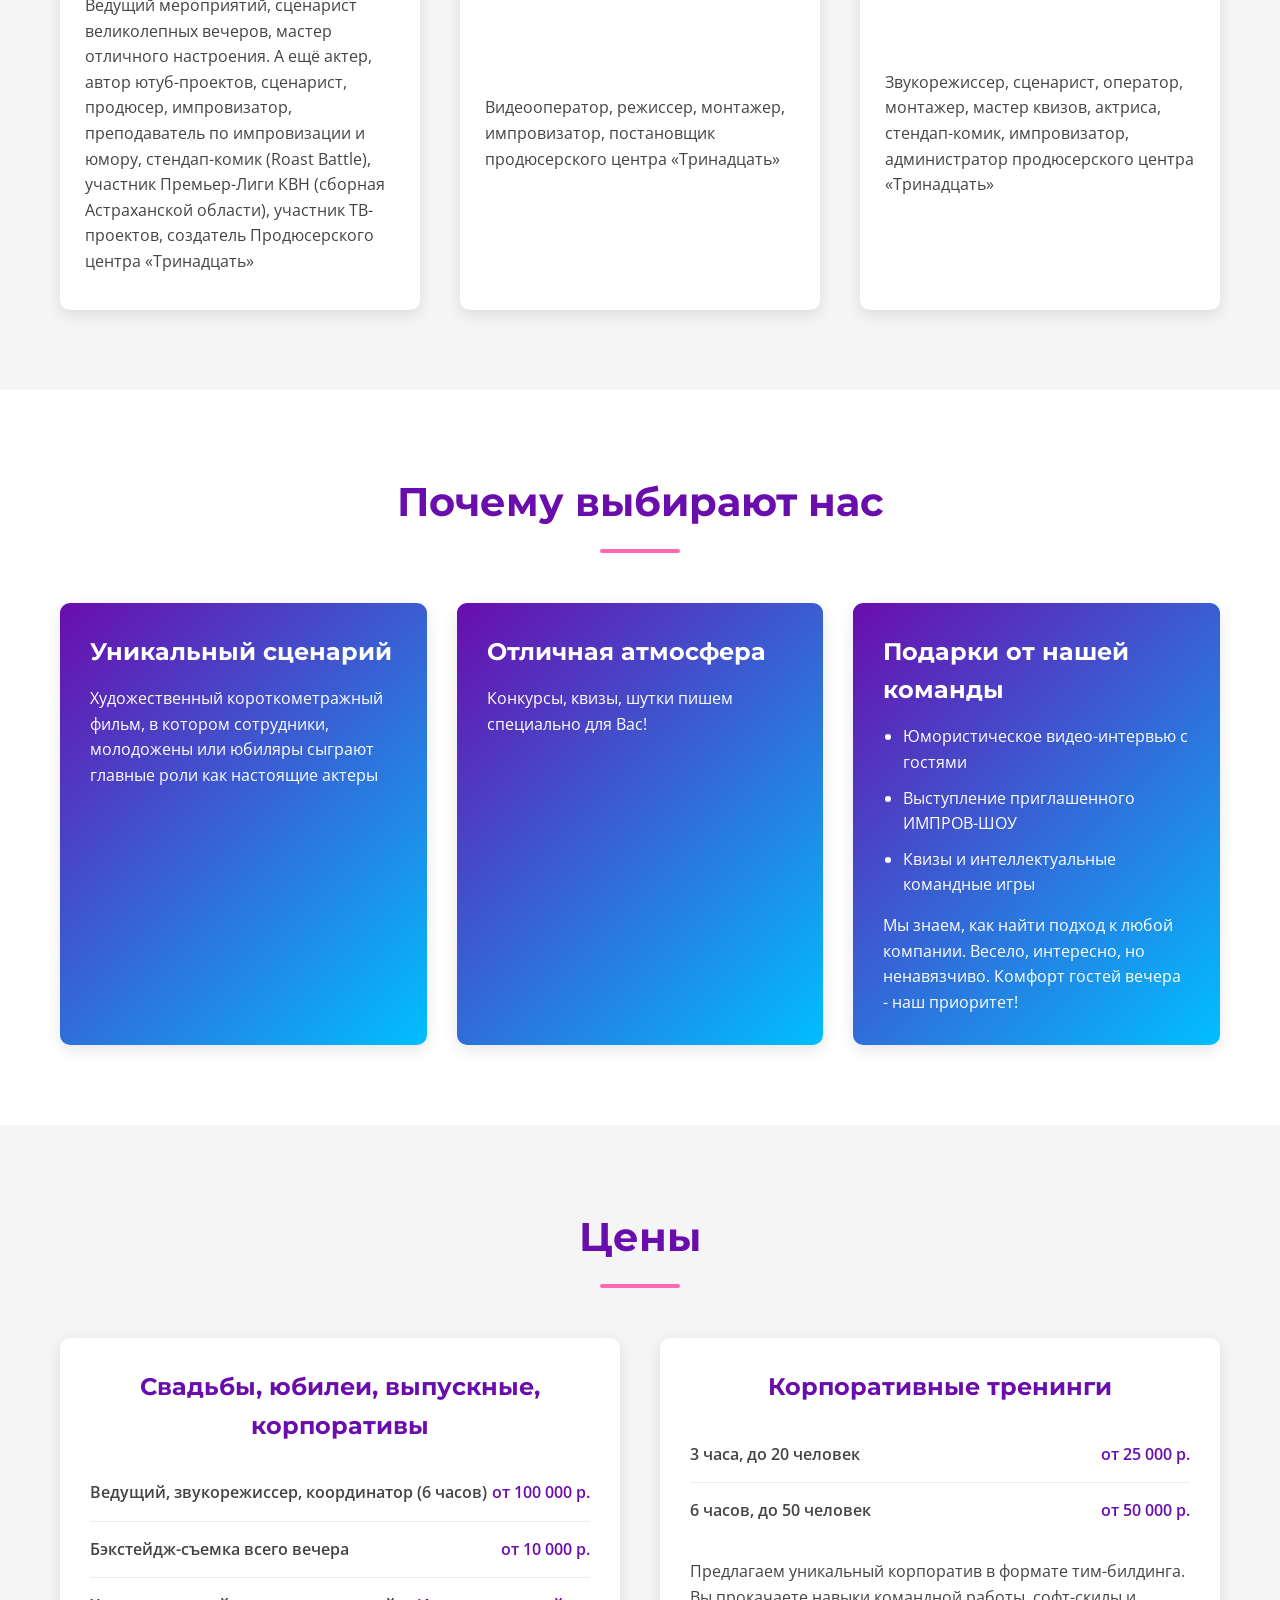
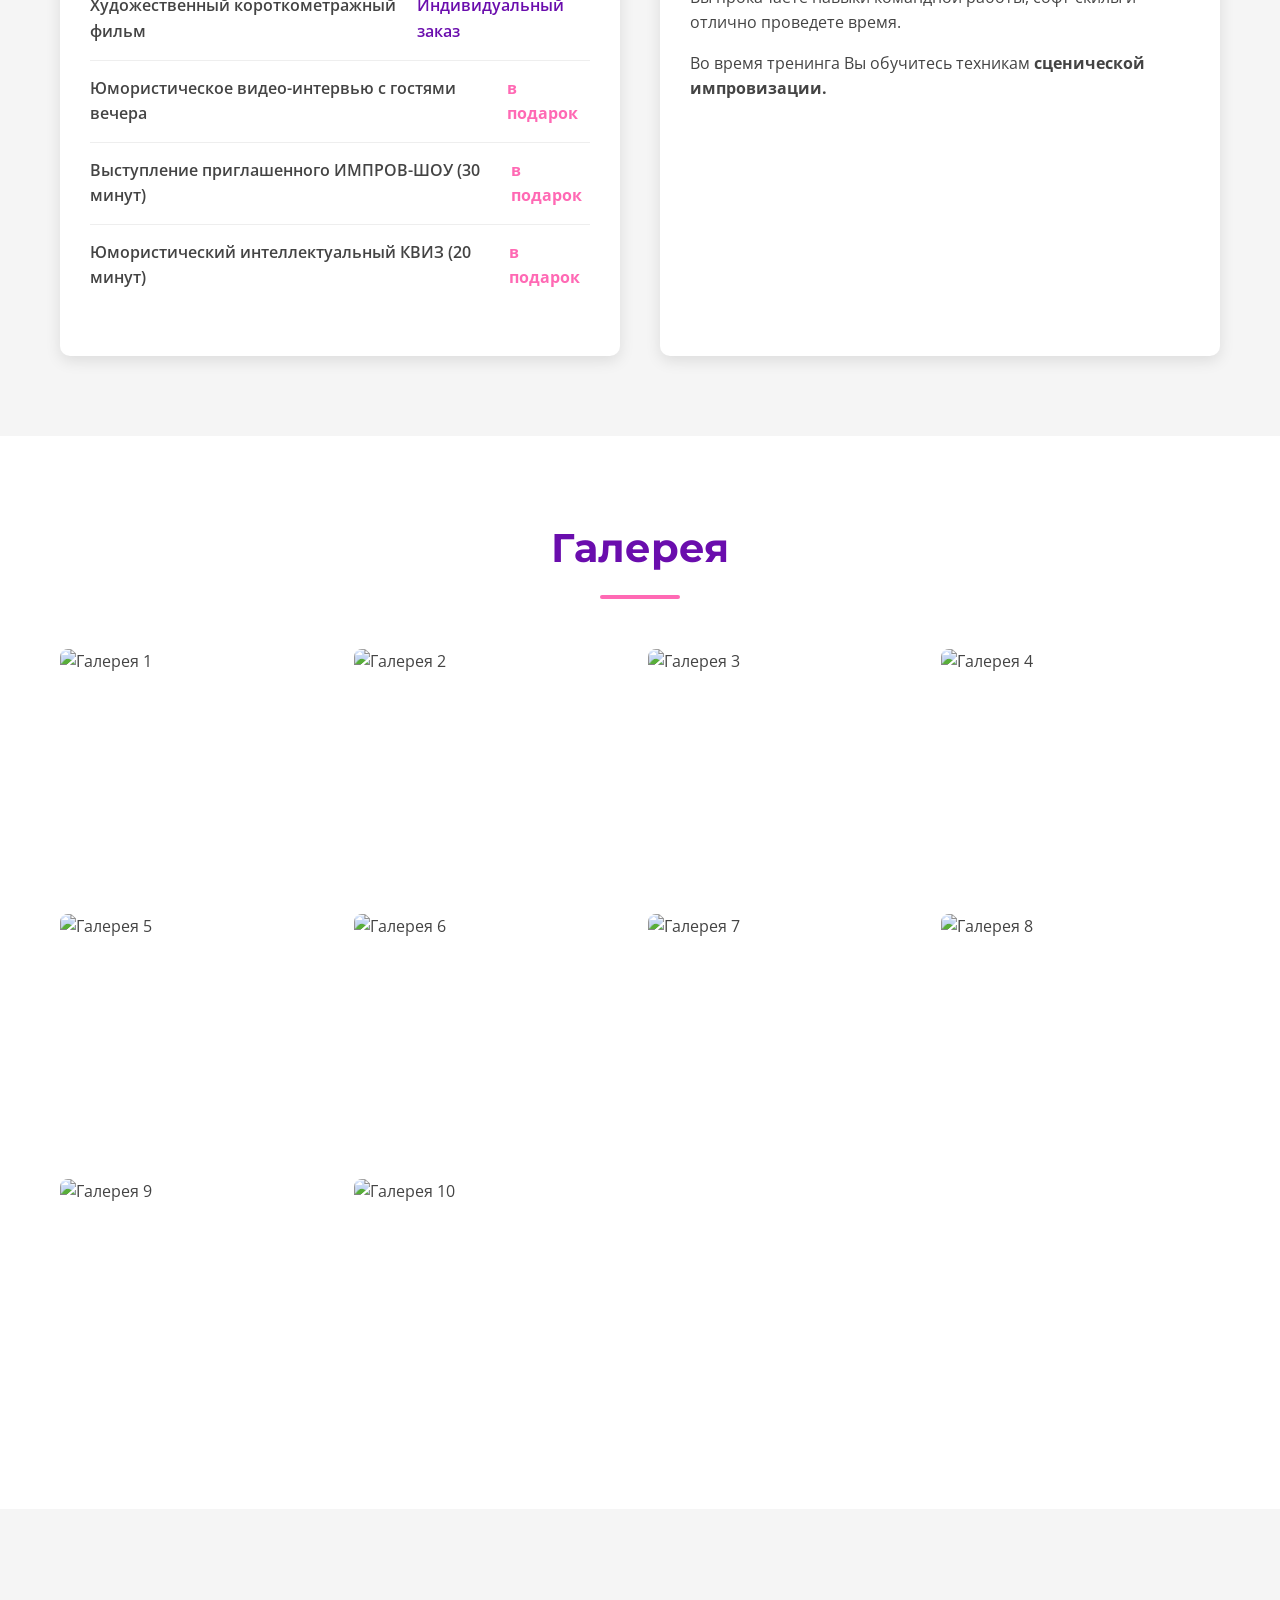
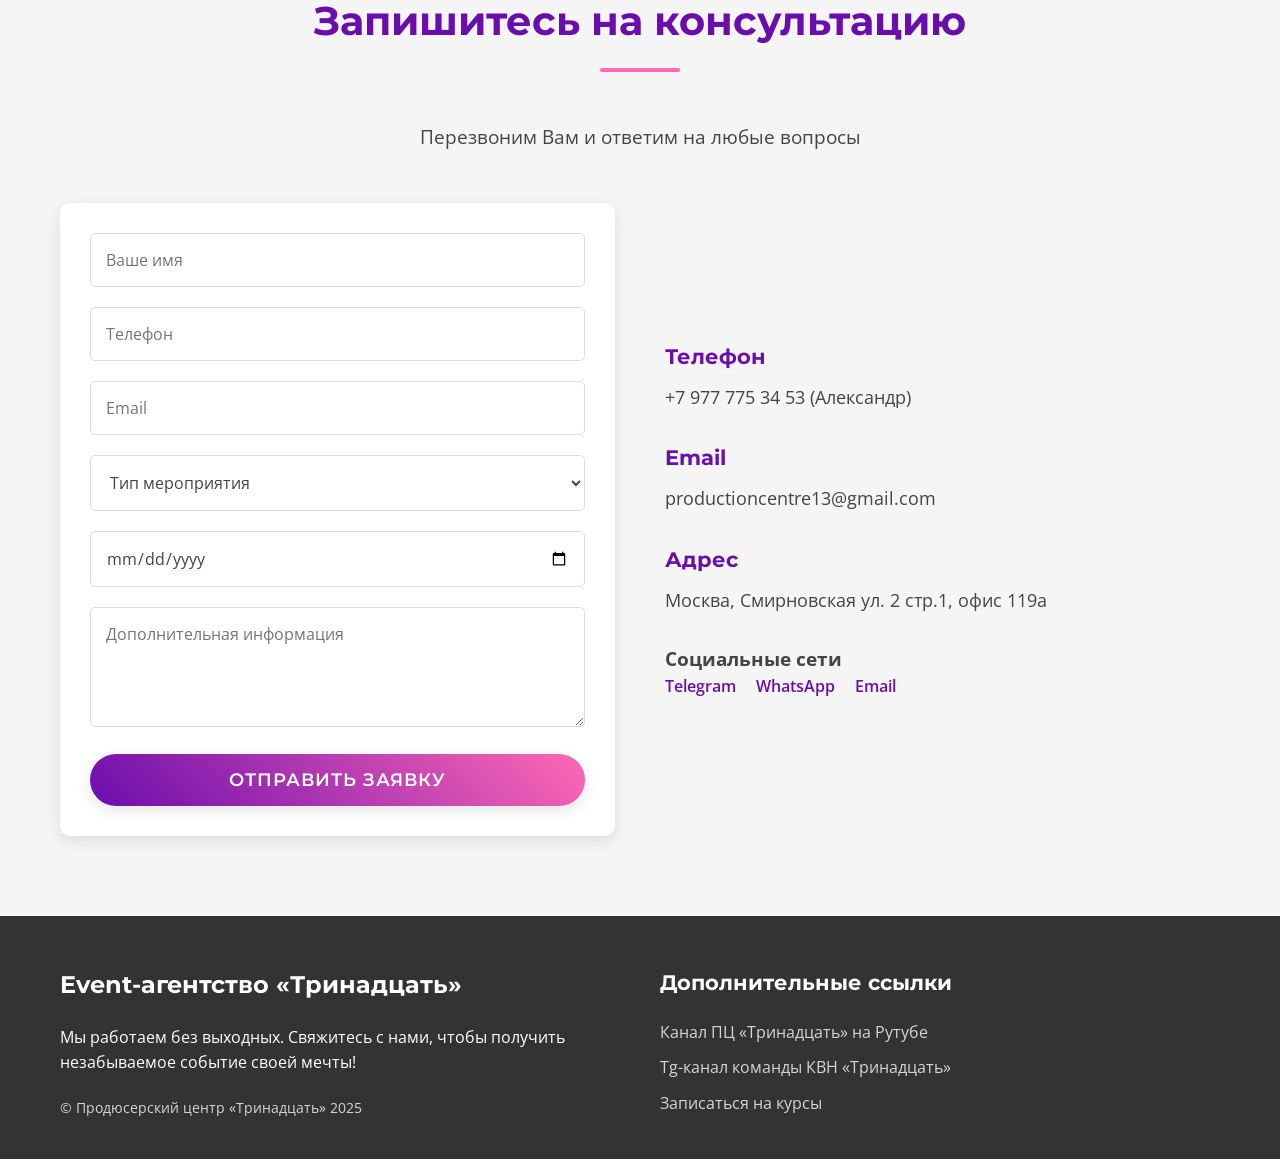
==== commit 8f981391: "add logo in hero" ====
--- a/index.html
+++ b/index.html
@@ -53,6 +53,7 @@
     <section class="hero">
         <div class="container">
             <div class="hero__content">
+                <img src="logo.png" alt="Логотип Тринадцать" class="hero__logo">
                 <h1 class="hero__title">Event-агентство «Тринадцать»</h1>
                 <p class="hero__subtitle">Ваши незабываемые мероприятия</p>
                 <p class="hero__description">Организация и проведение свадеб, корпоративов и семейных праздников в Москве и Московской области</p>
--- a/styles.css
+++ b/styles.css
@@ -80,9 +80,10 @@
 [data-theme="dark"] .form__group select,
 [data-theme="dark"] .form__group textarea {
     background-color: var(--gray);
-    color: var(--light);
+    color: var(--dark);
     border: 1px solid #444;
 }
+
 
 /* Update button styles for dark theme */
 .btn {
@@ -410,6 +411,13 @@
     font-size: 18px;
 }
 
+.hero__logo {
+    display: block;
+    margin: 0 auto 20px;
+    max-width: 200px;
+    height: auto;
+}
+
 /* About Section */
 .about {
     padding: var(--section-padding);
@@ -764,6 +772,10 @@
     padding: 30px;
     border-radius: 10px;
     box-shadow: var(--shadow);
+}
+
+[data-theme="dark"] .contact__form {
+    background: var(--gray);
 }
 
 .form__group {
@@ -785,7 +797,9 @@
 [data-theme="dark"] .form__group input,
 [data-theme="dark"] .form__group select,
 [data-theme="dark"] .form__group textarea {
-    color: var(--light);
+    color: var(--dark);
+    background-color: var(--gray);
+    border: 1px solid #444;
 }
 
 .form__group input:focus,
@@ -800,6 +814,29 @@
 [data-theme="dark"] .form__group textarea:focus {
     border-color: var(--primary);
     outline: none;
+}
+
+/* Placeholder styles for dark theme - second form section */
+[data-theme="dark"] .form__group input::placeholder,
+[data-theme="dark"] .form__group textarea::placeholder {
+    color: #B0B0B0; /* Light gray for better contrast */
+    opacity: 1; /* Firefox fix */
+}
+
+[data-theme="dark"] .form__group input::-webkit-input-placeholder,
+[data-theme="dark"] .form__group textarea::-webkit-input-placeholder {
+    color: #B0B0B0;
+}
+
+[data-theme="dark"] .form__group input::-moz-placeholder,
+[data-theme="dark"] .form__group textarea::-moz-placeholder {
+    color: #B0B0B0;
+    opacity: 1;
+}
+
+[data-theme="dark"] .form__group input:-ms-input-placeholder,
+[data-theme="dark"] .form__group textarea:-ms-input-placeholder {
+    color: #B0B0B0;
 }
 
 .form__group textarea {
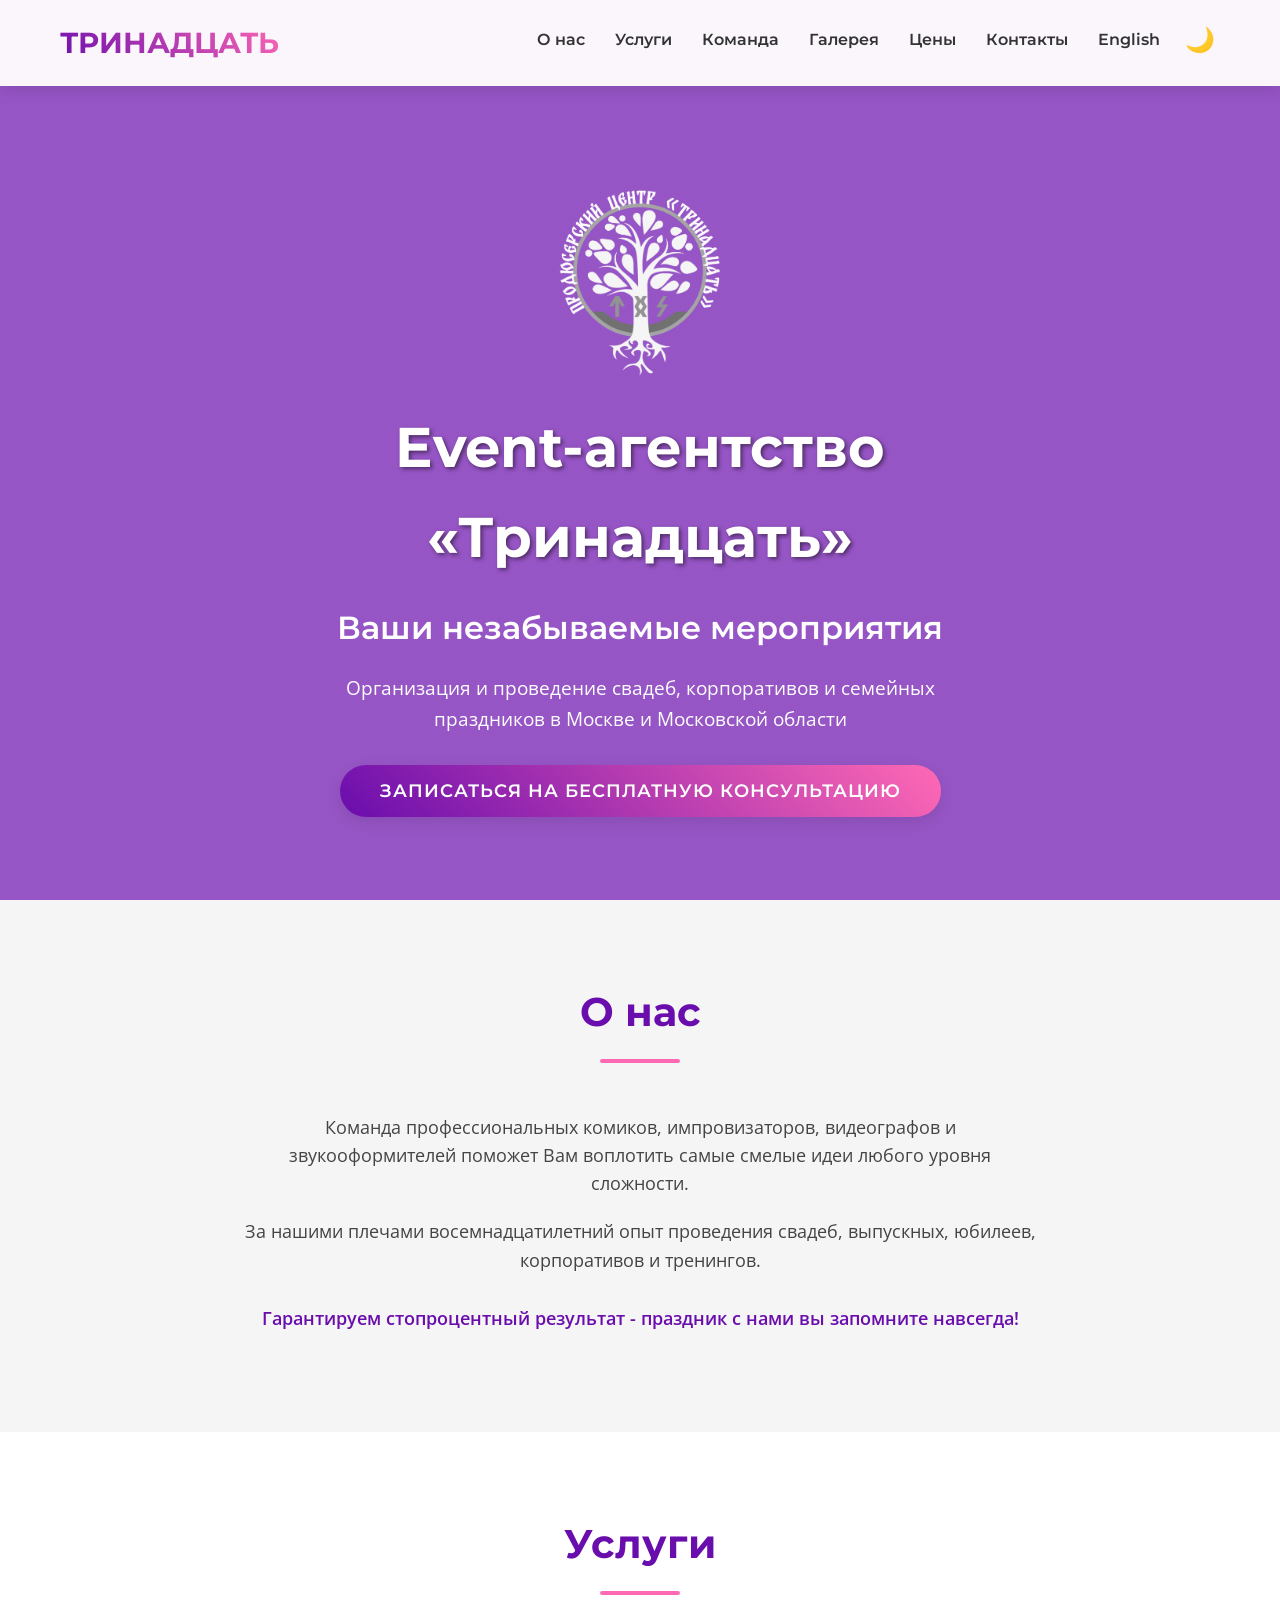
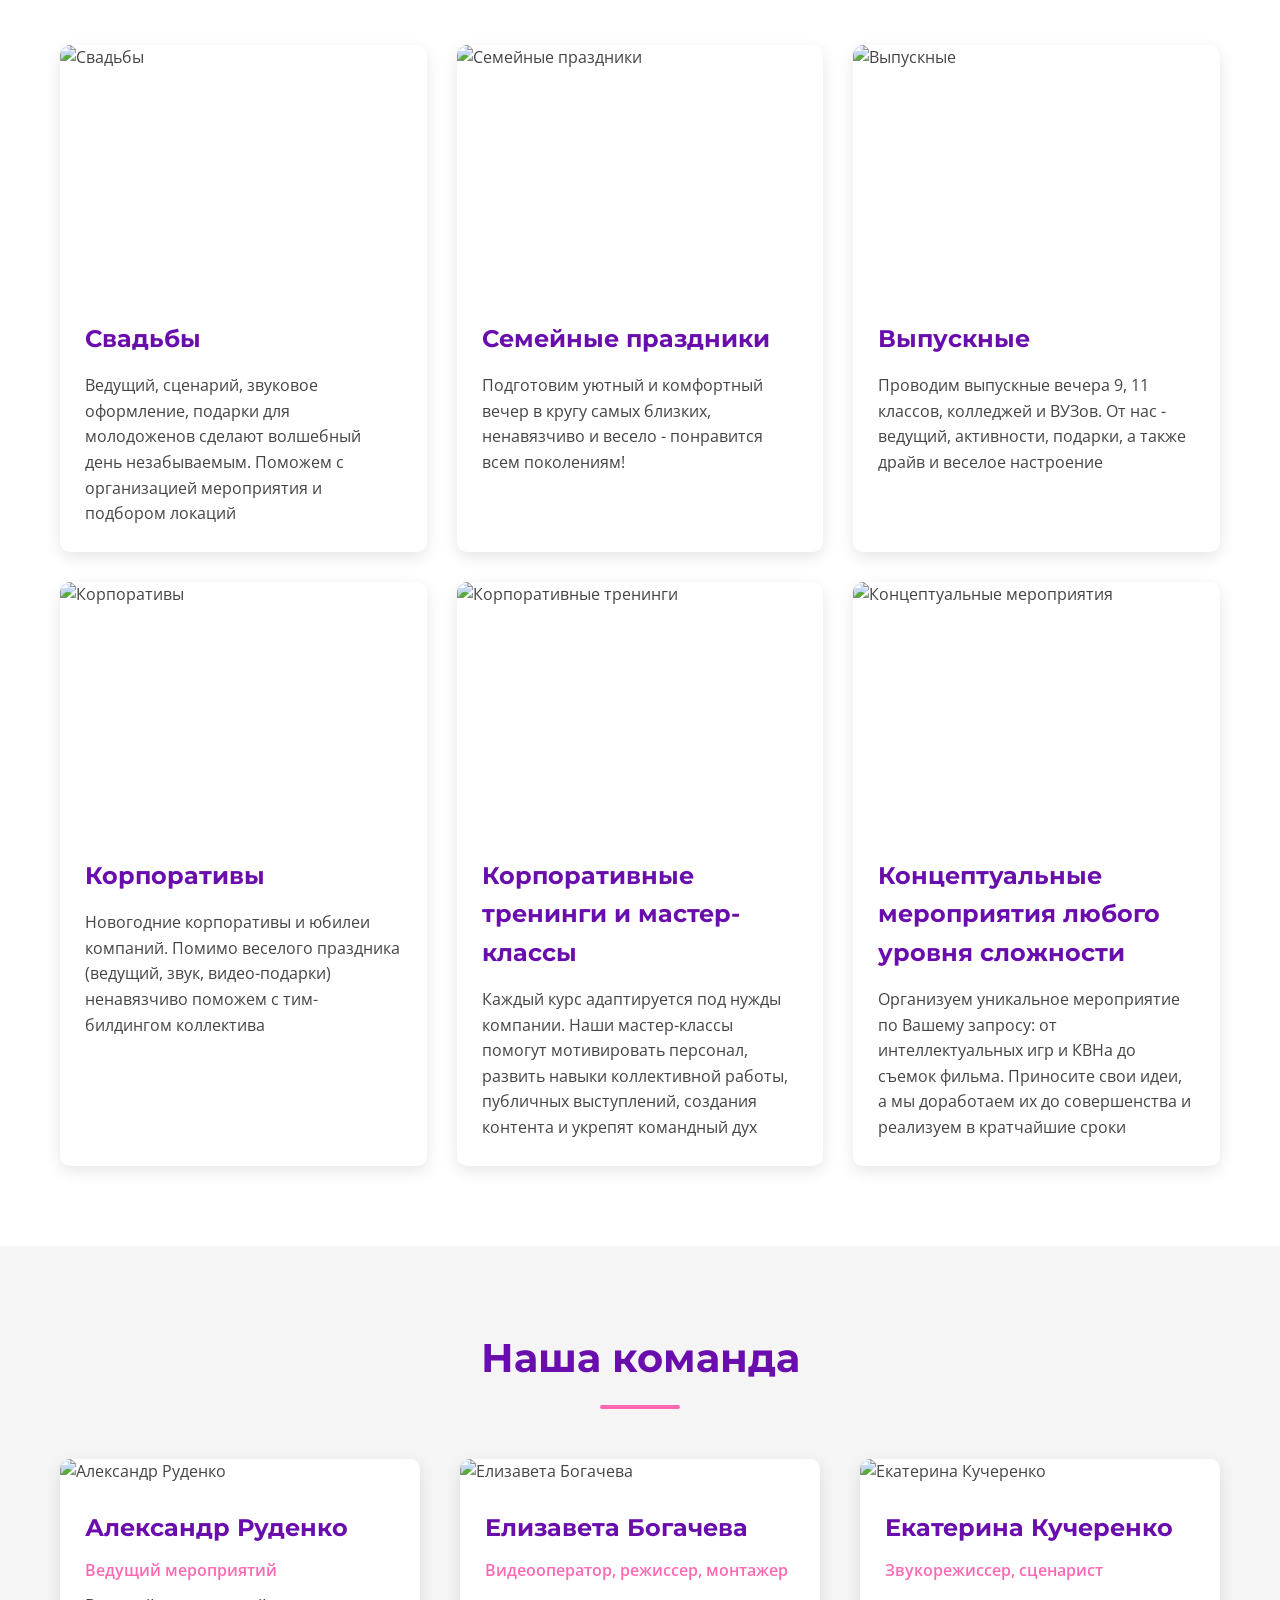
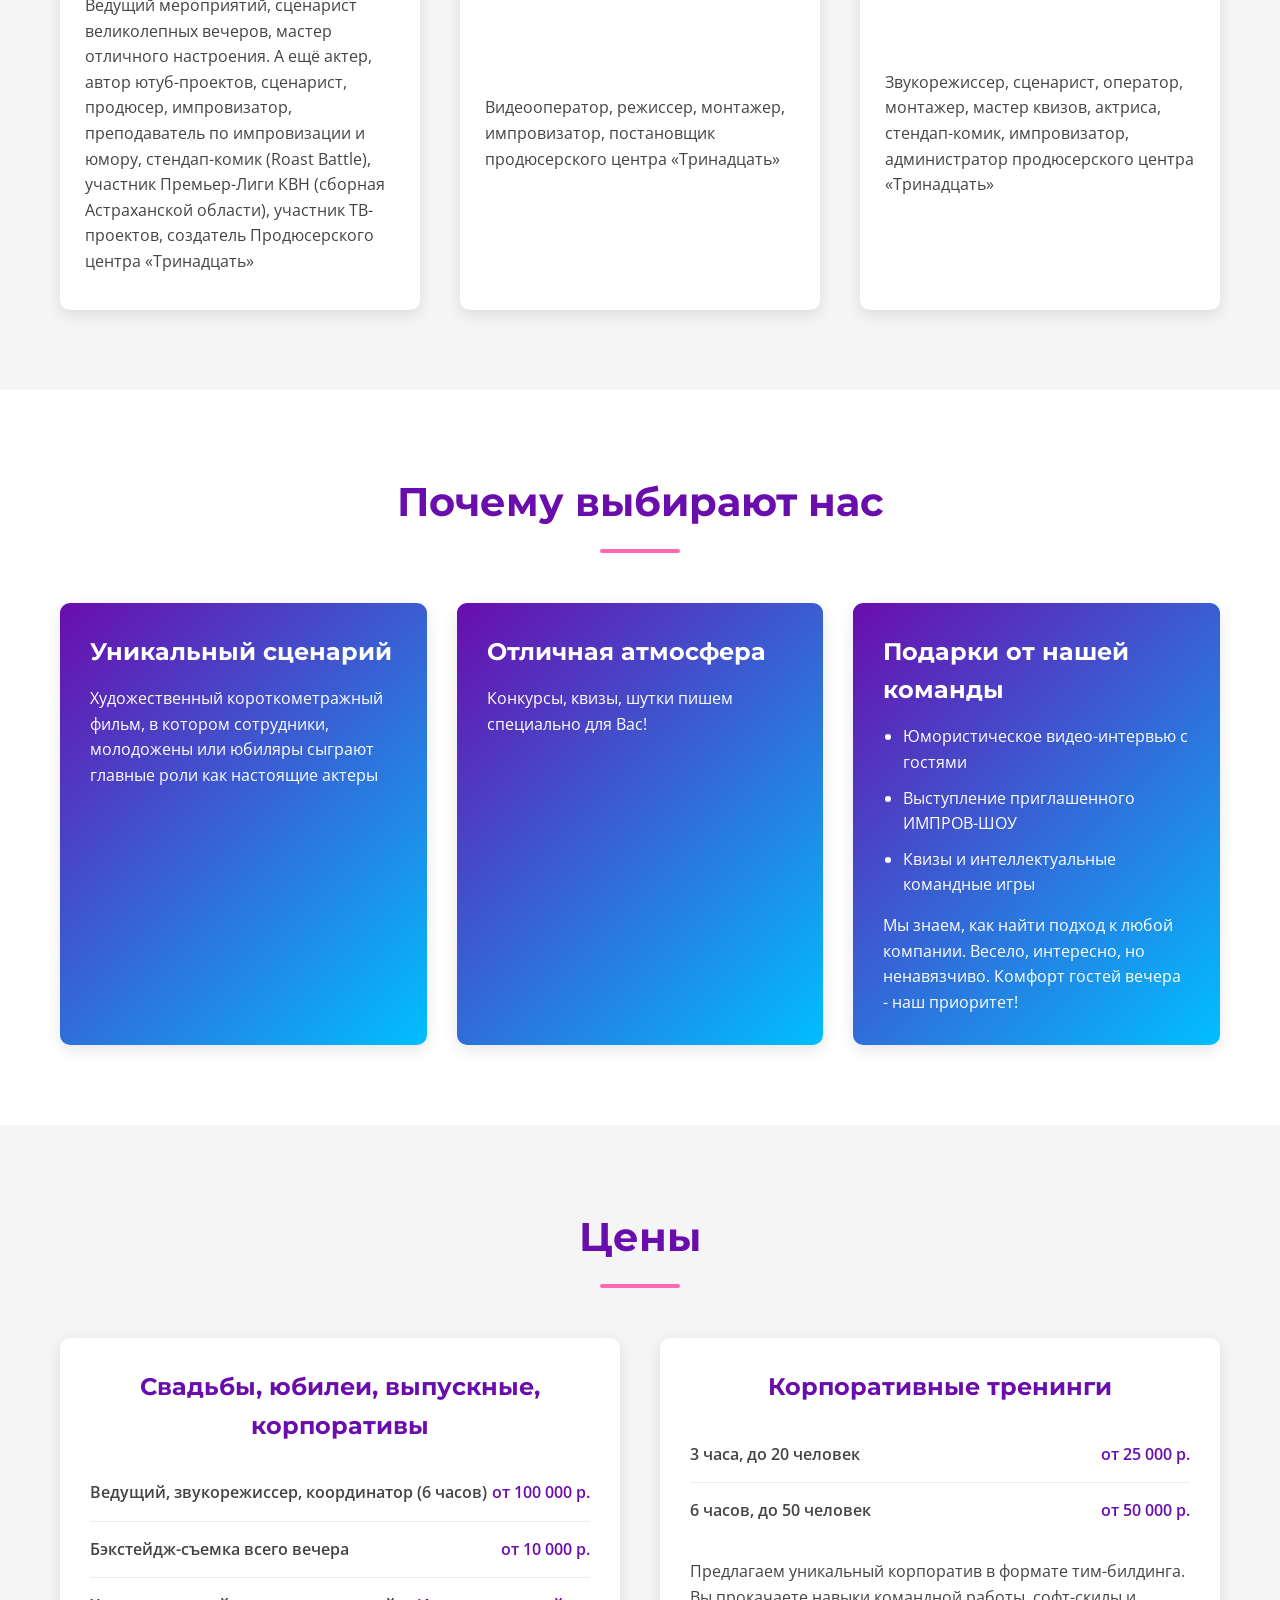
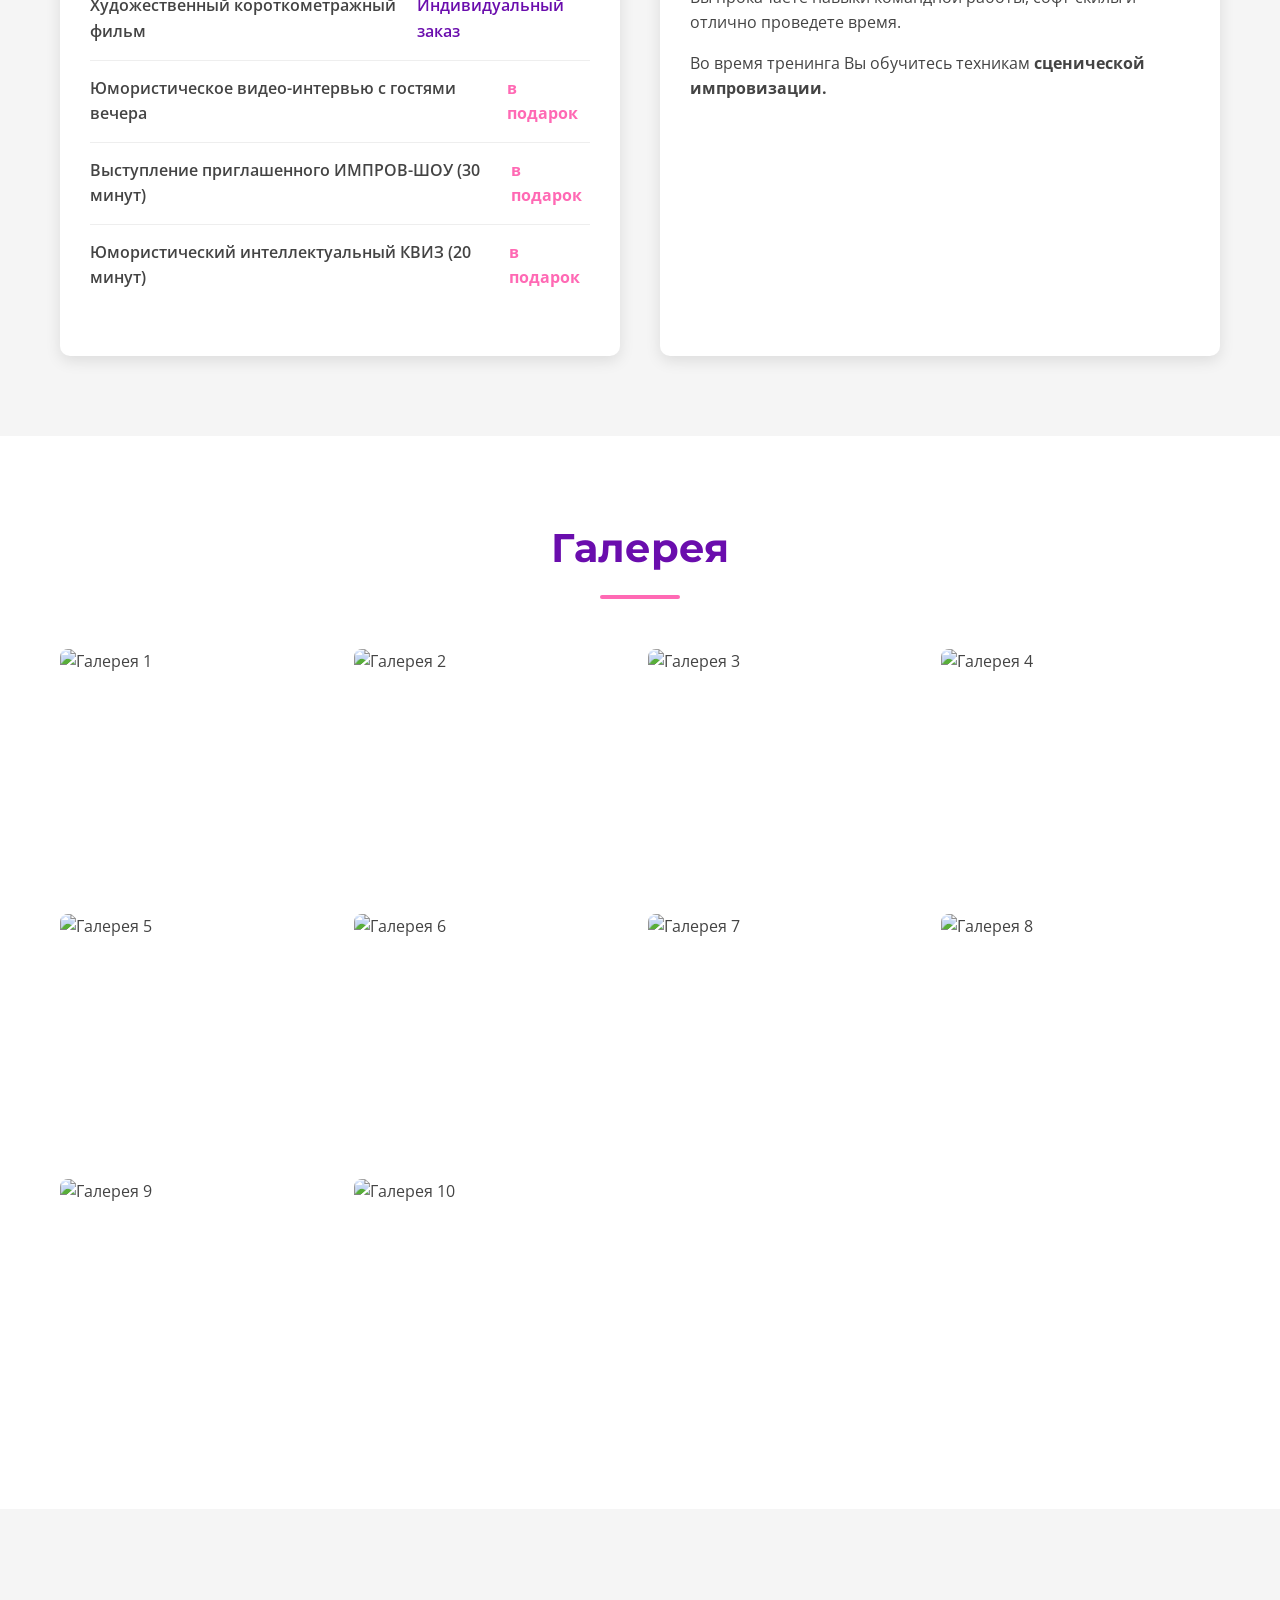
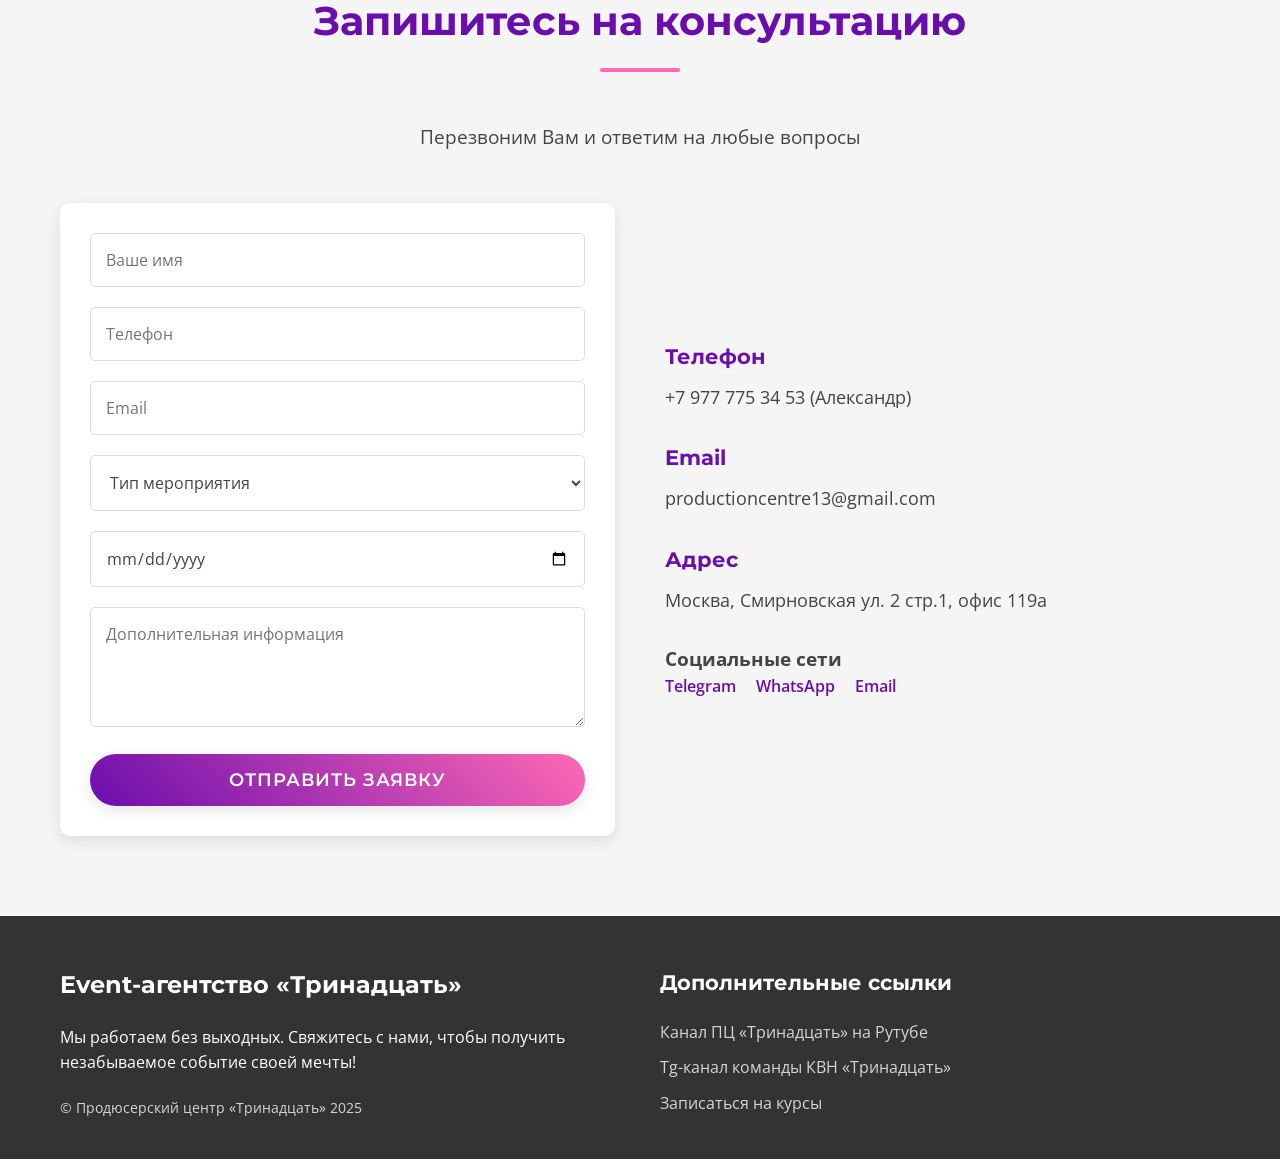
==== commit 0d10858f: "some fixes" ====
--- a/index.html
+++ b/index.html
@@ -32,14 +32,11 @@
                     <li><a href="#gallery">Галерея</a></li>
                     <li><a href="#pricing">Цены</a></li>
                     <li><a href="#contact">Контакты</a></li>
-                    <li class="nav__controls">
-                        <a href="index_en.html" id="languageSwitch">English</a>
-                        <button class="theme-toggle" id="themeToggle" aria-label="Переключить тему">
-                            <span class="theme-toggle__icon">🌙</span>
-                        </button>
-                    </li>
+                    <li><a href="index_en.html">English</a></li>
+                    <button class="theme-toggle" id="themeToggle" aria-label="Переключить тему">
+                        <span class="theme-toggle__icon">🌙</span>
+                    </button>
                 </ul>
-                <button class="nav__cta btn" id="bookConsultation">Записаться на консультацию</button>
                 <div class="nav__hamburger" id="hamburger">
                     <span></span>
                     <span></span>
--- a/styles.css
+++ b/styles.css
@@ -413,7 +413,7 @@
 
 .hero__logo {
     display: block;
-    margin: 0 auto 20px;
+    margin: 20px auto 20px;
     max-width: 200px;
     height: auto;
 }
@@ -985,6 +985,7 @@
     cursor: pointer;
     font-size: 1.5rem;
     margin-left: 20px;
+    margin-top: -7px;
     padding: 5px;
     border-radius: 50%;
     width: 40px;
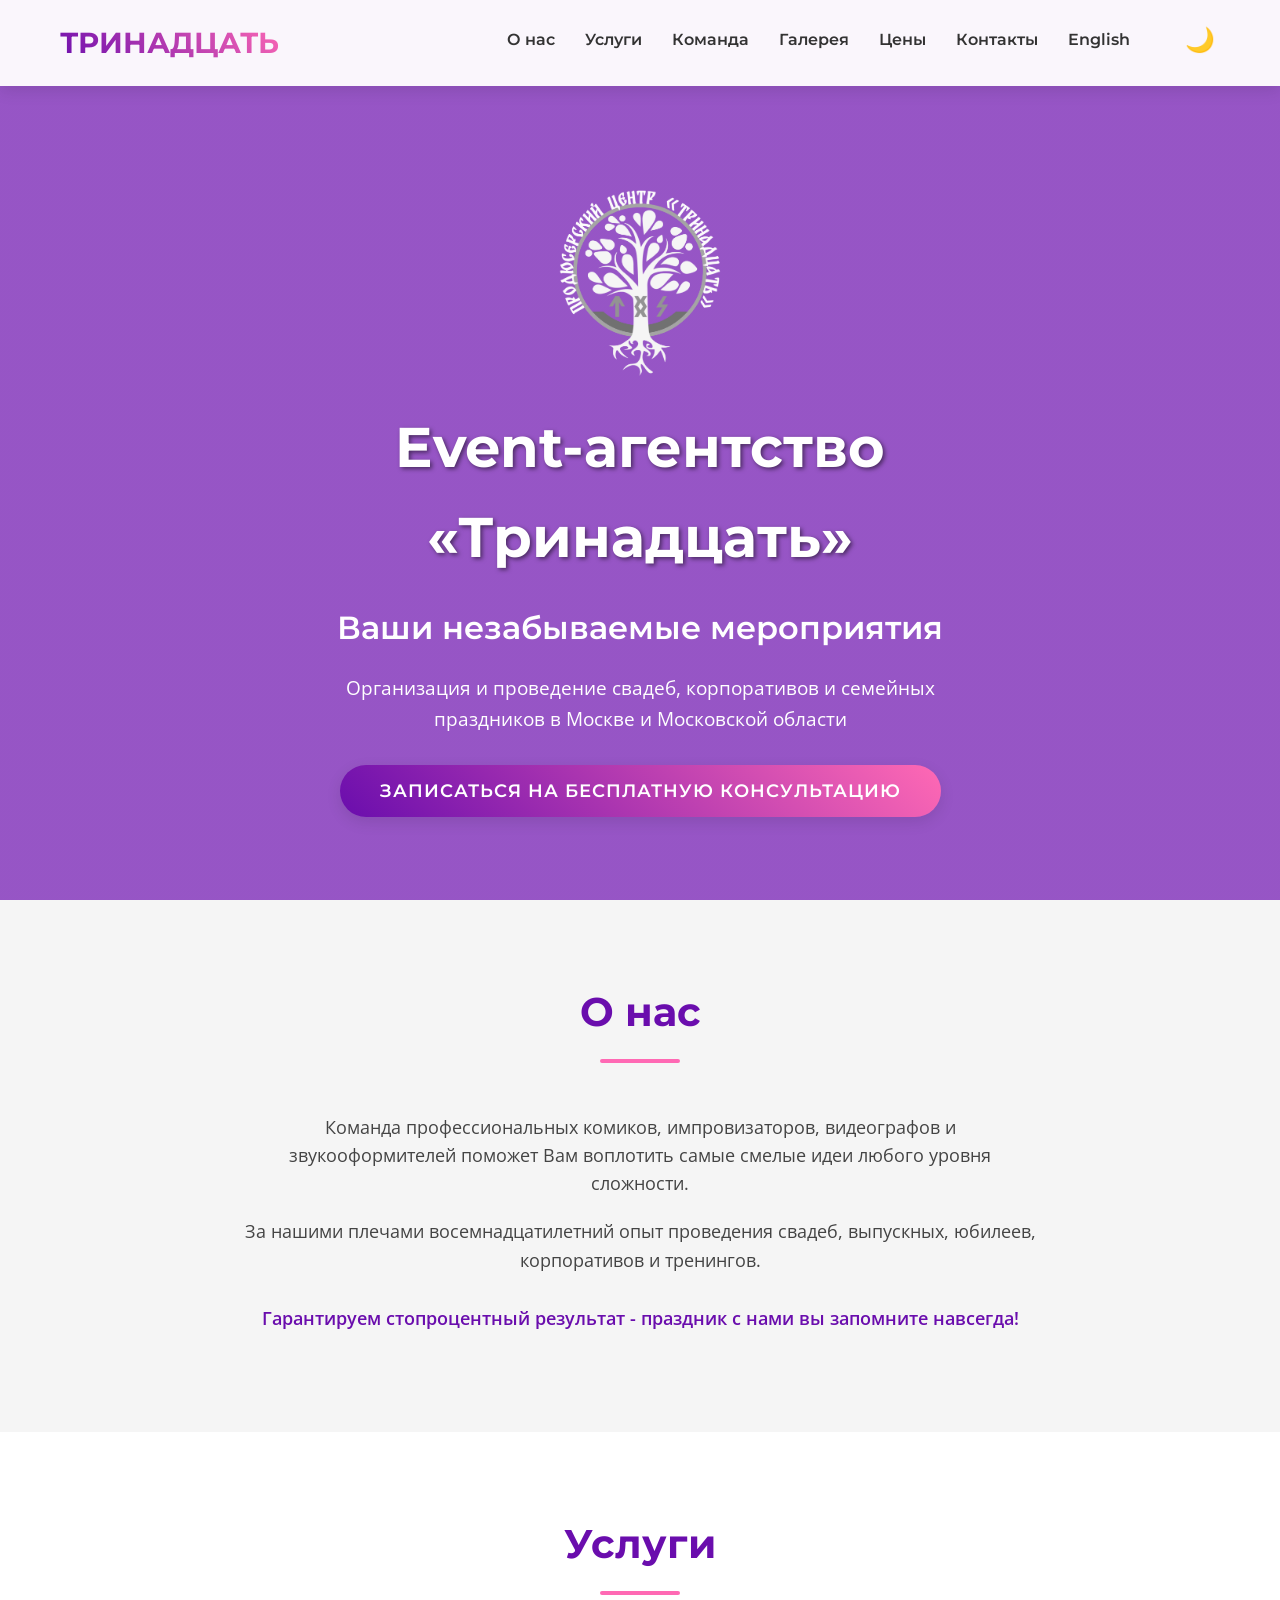
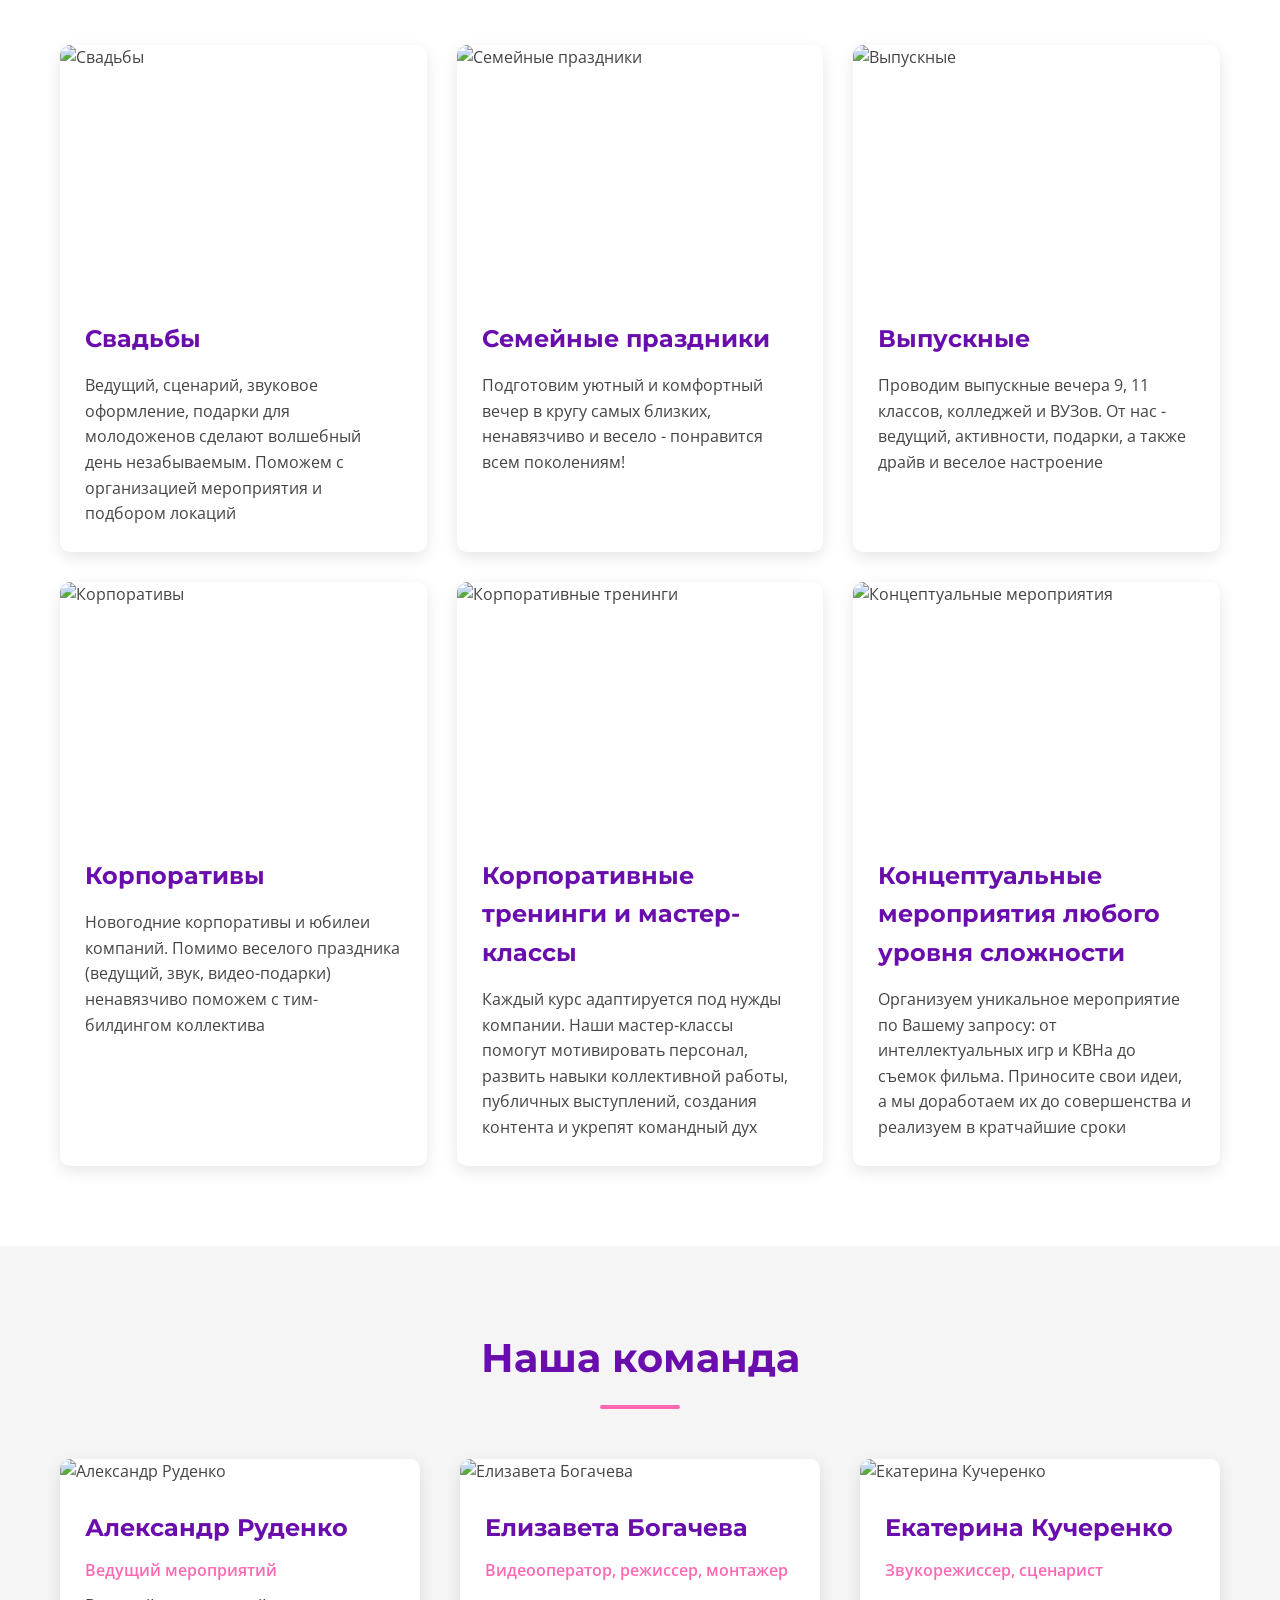
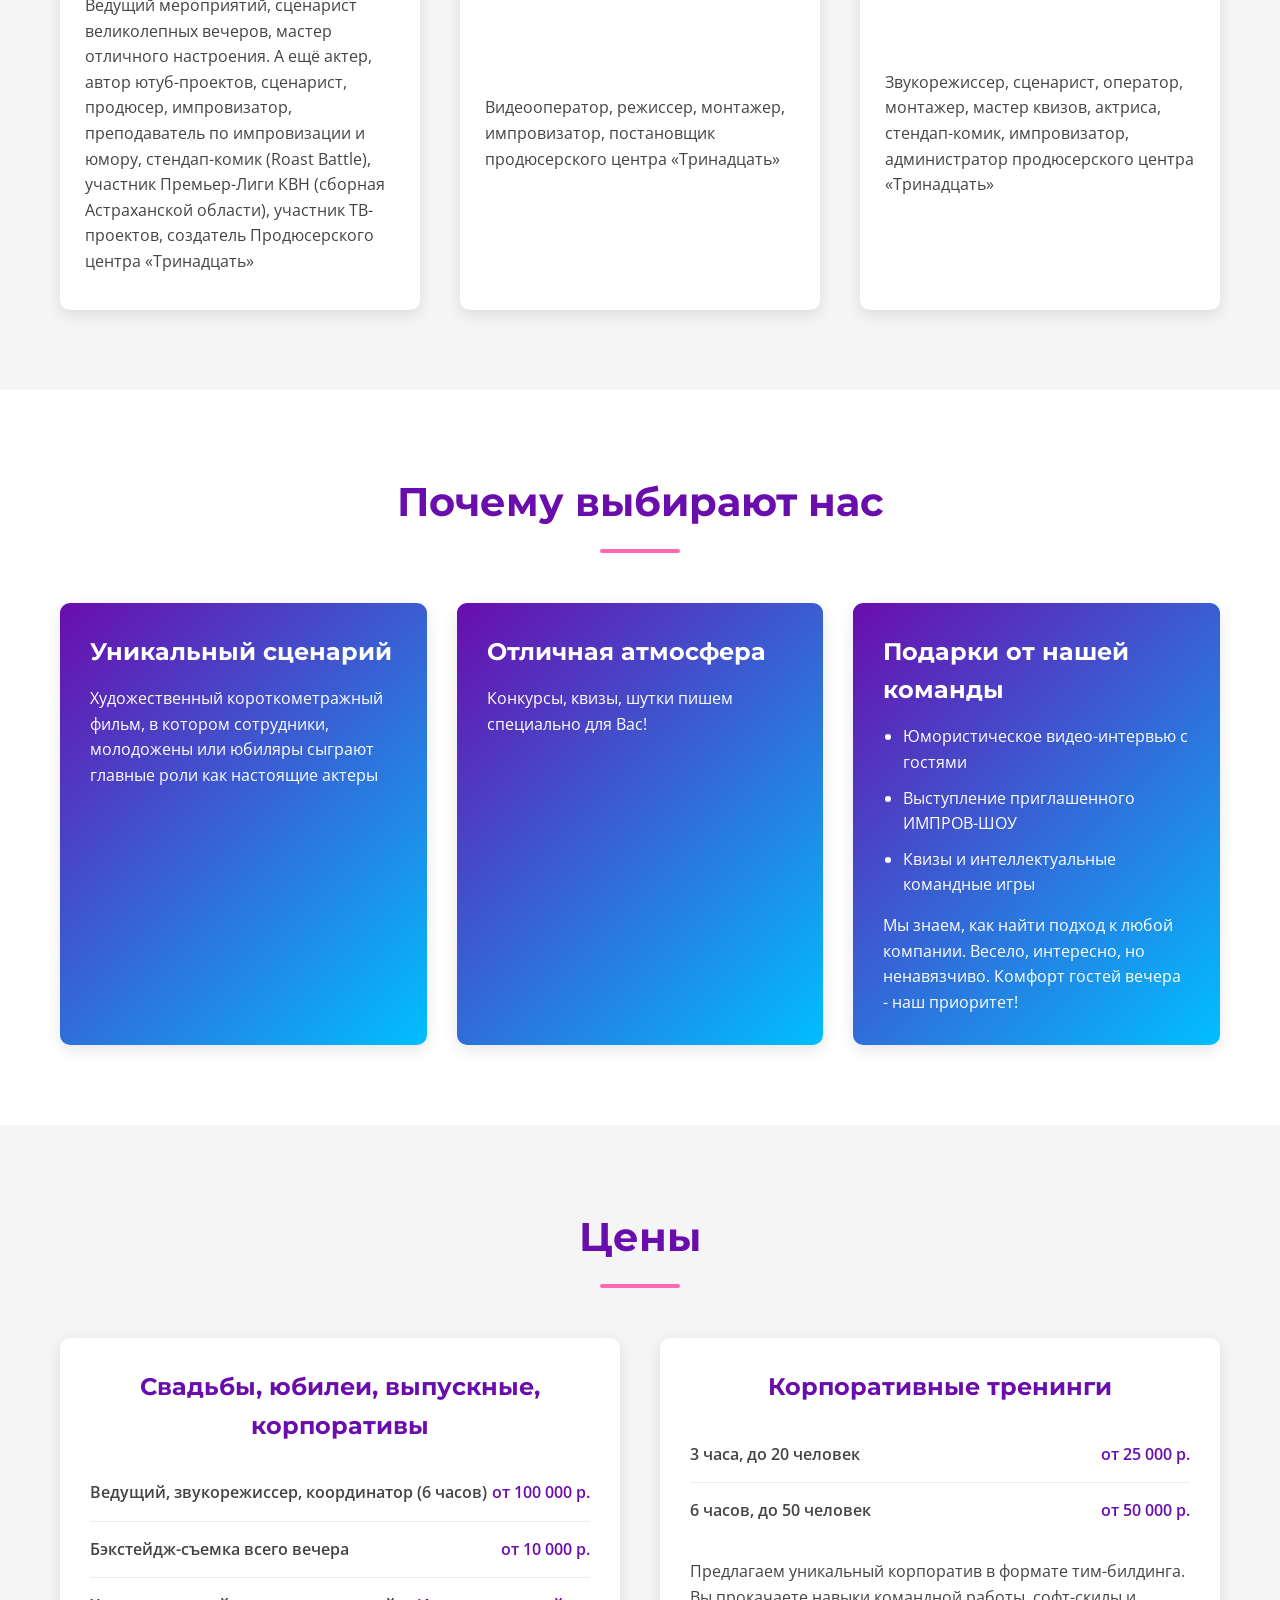
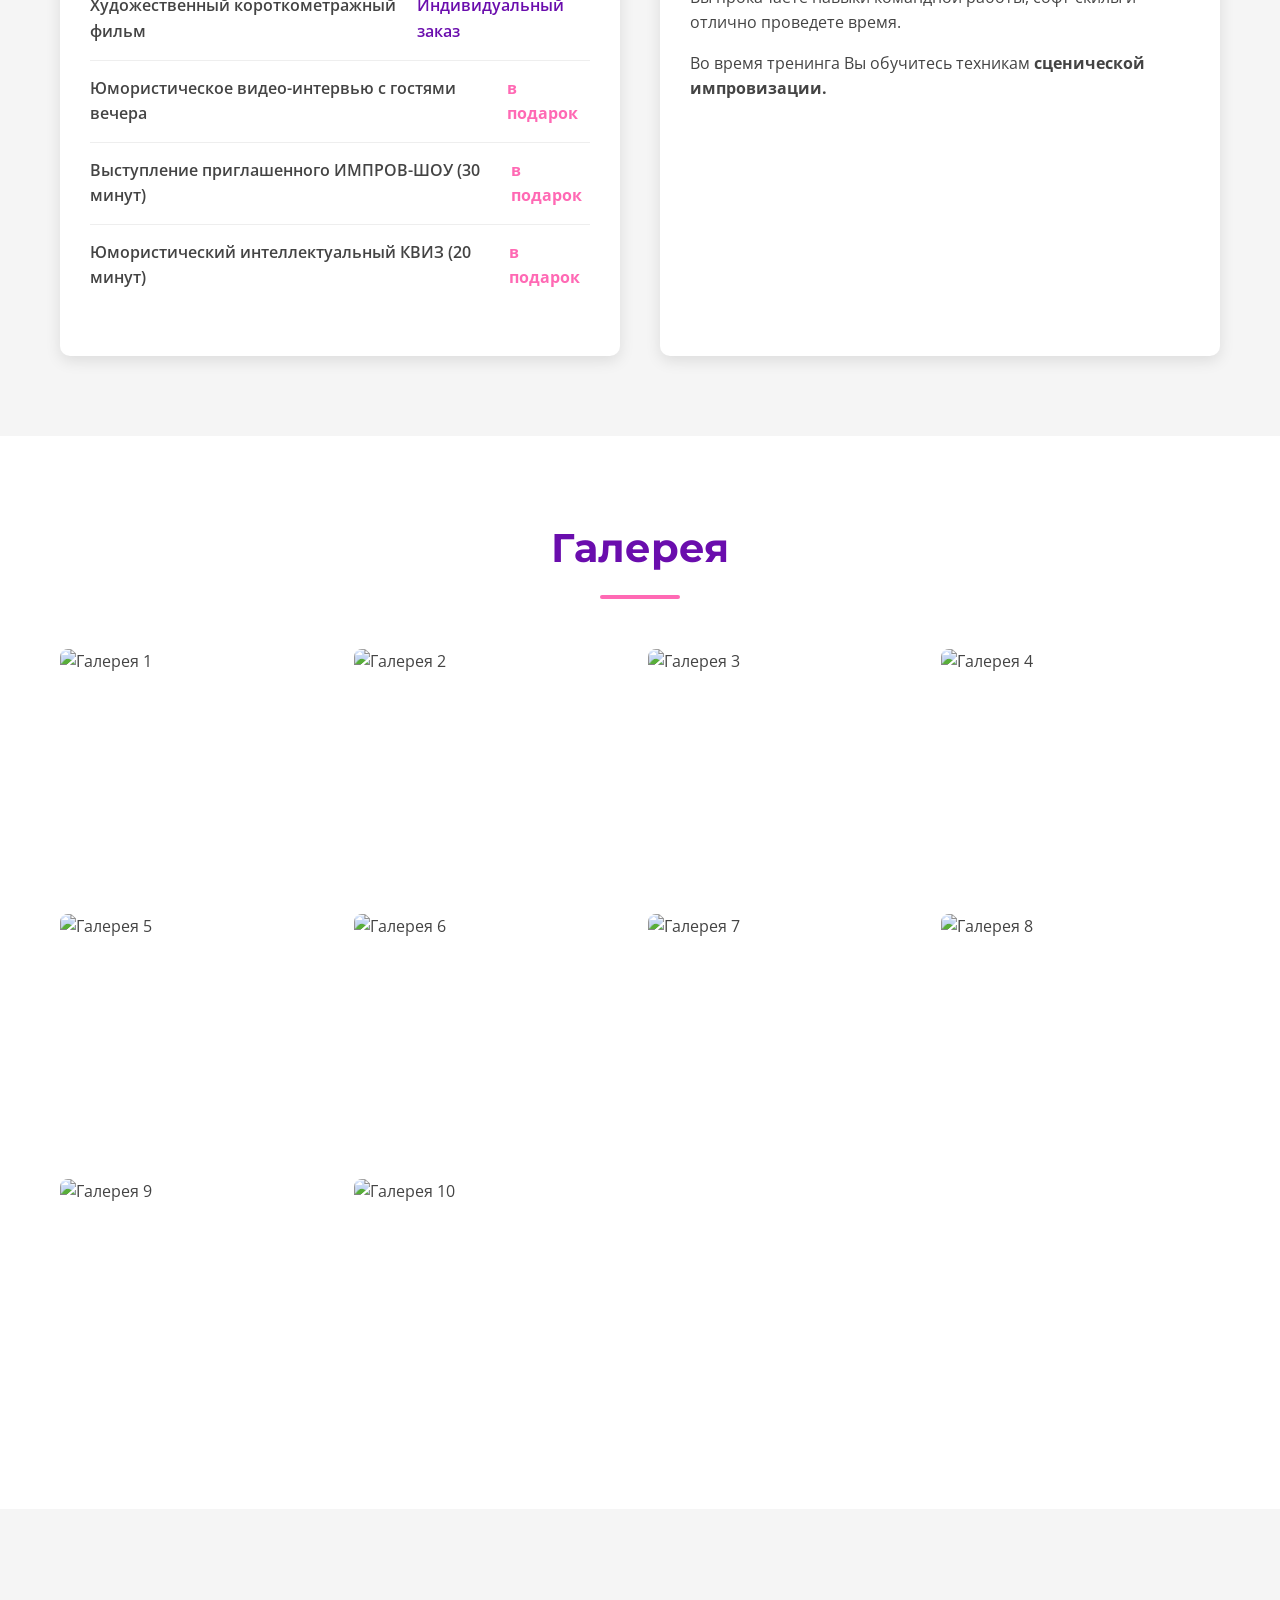
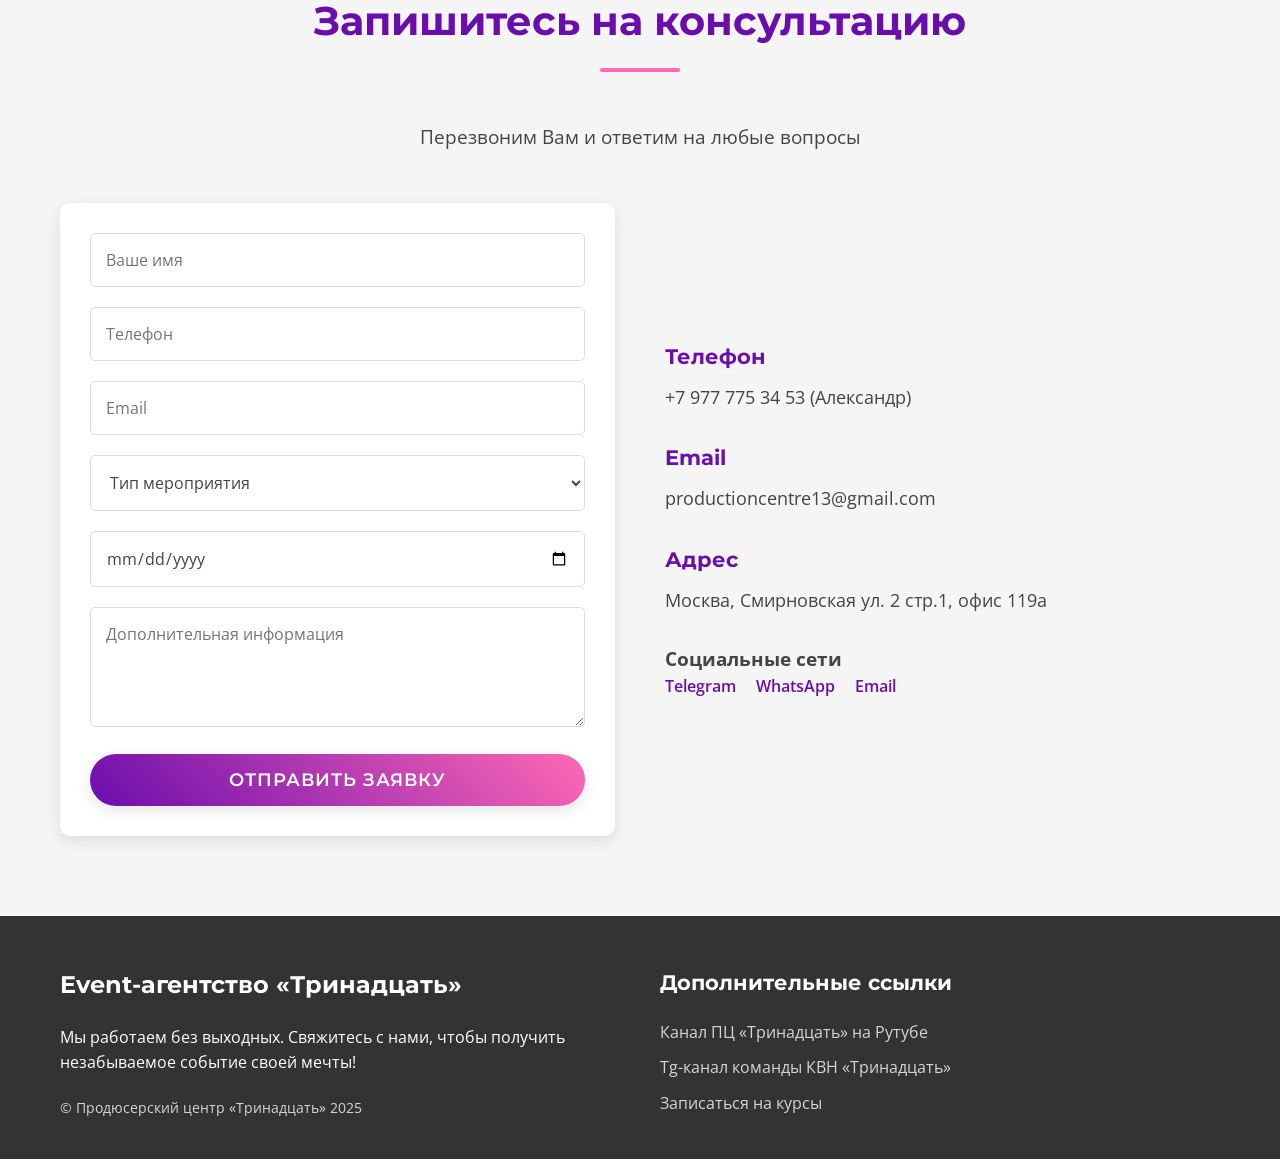
==== commit 7c1d70de: "valid markup in header" ====
--- a/index.html
+++ b/index.html
@@ -33,9 +33,9 @@
                     <li><a href="#pricing">Цены</a></li>
                     <li><a href="#contact">Контакты</a></li>
                     <li><a href="index_en.html">English</a></li>
-                    <button class="theme-toggle" id="themeToggle" aria-label="Переключить тему">
+                    <li><button class="theme-toggle" id="themeToggle" aria-label="Переключить тему">
                         <span class="theme-toggle__icon">🌙</span>
-                    </button>
+                    </button></li>
                 </ul>
                 <div class="nav__hamburger" id="hamburger">
                     <span></span>
--- a/styles.css
+++ b/styles.css
@@ -533,6 +533,7 @@
     width: 100%;
     height: 300px;
     object-fit: cover;
+    object-position: top;
 }
 
 .team__info {
